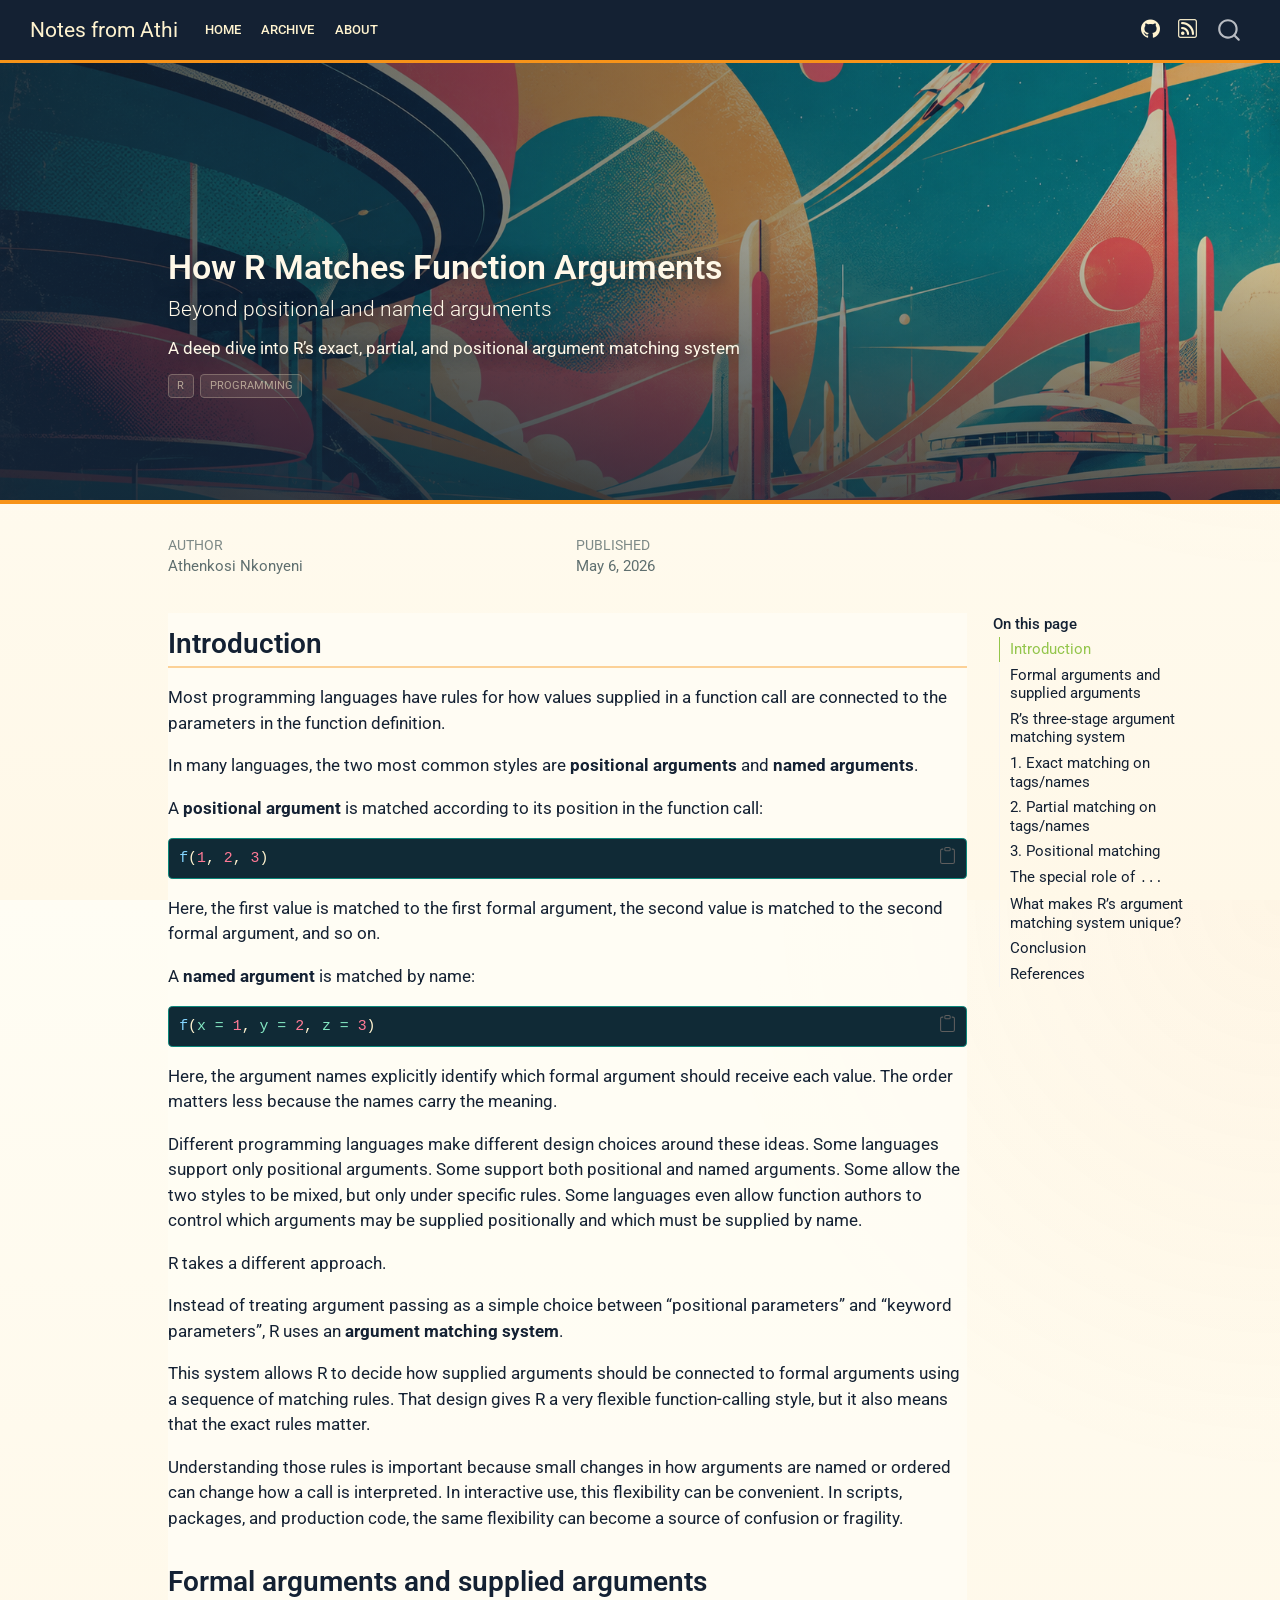
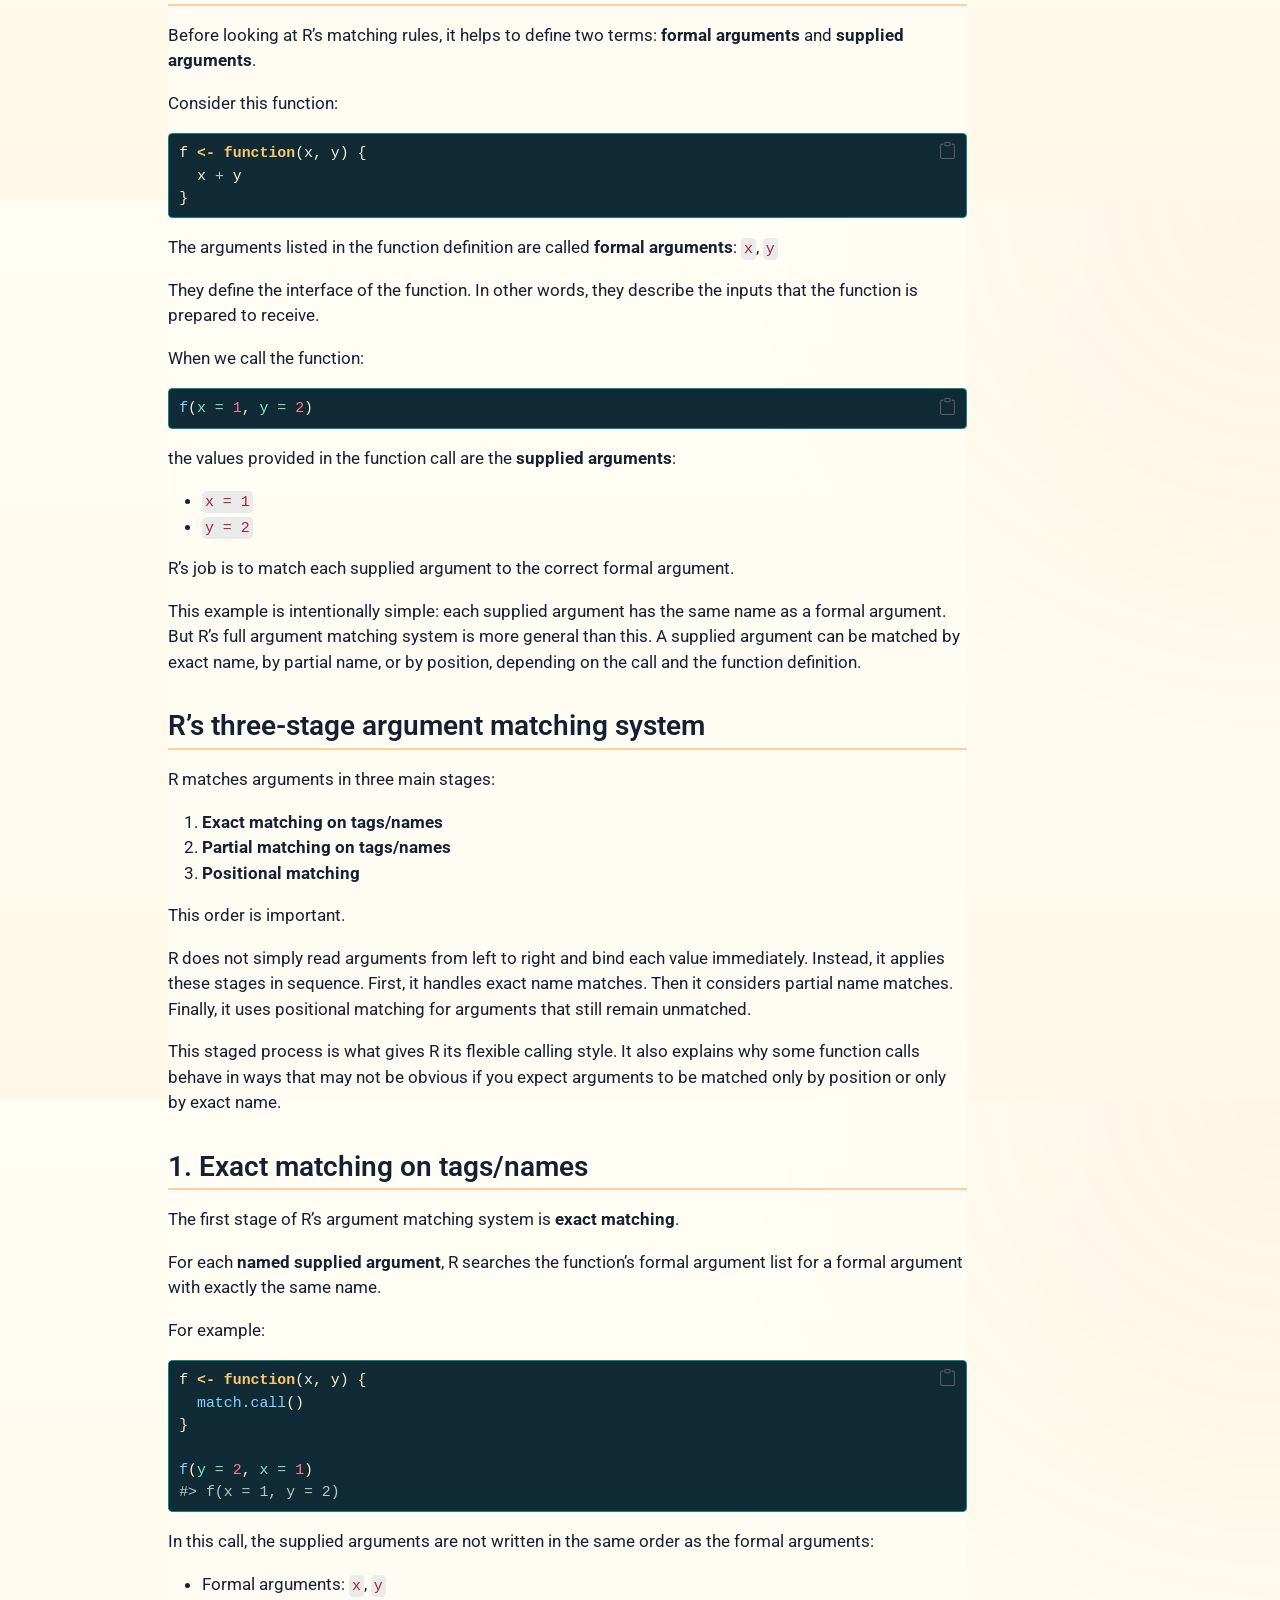
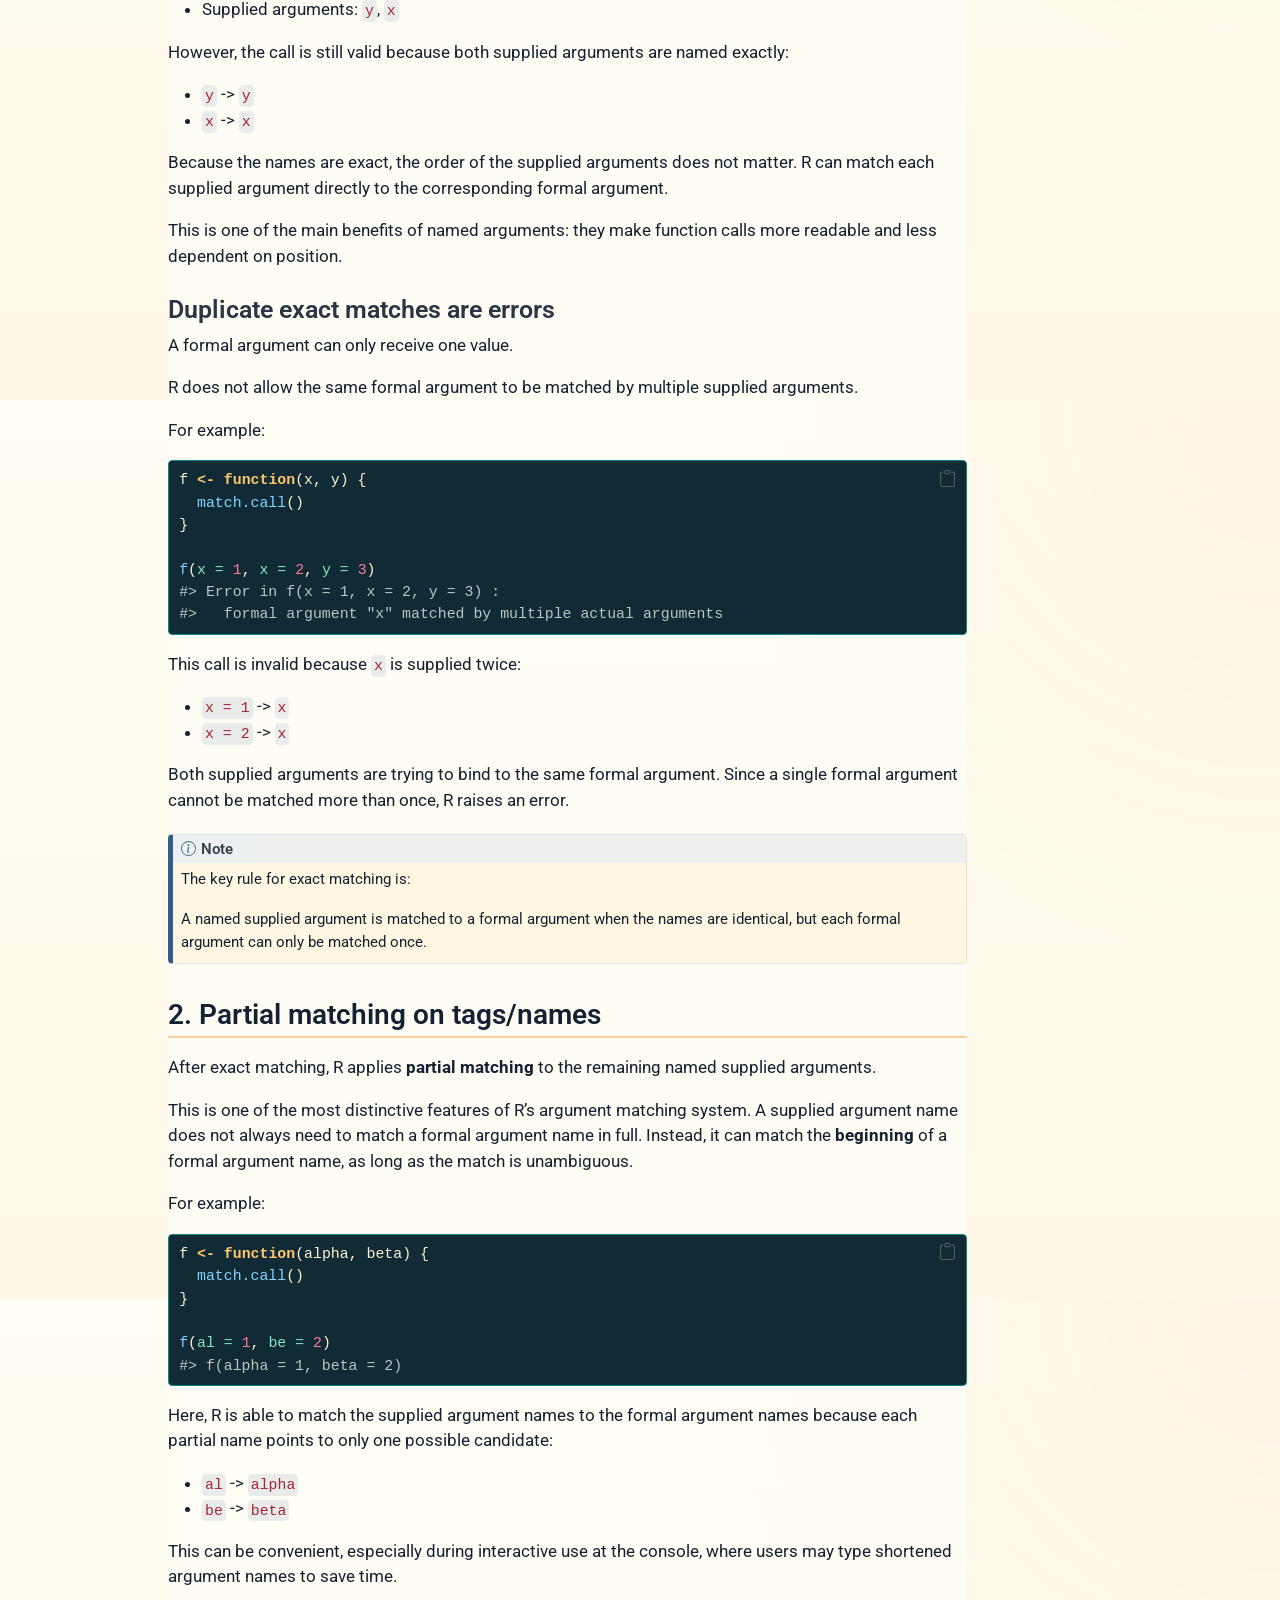
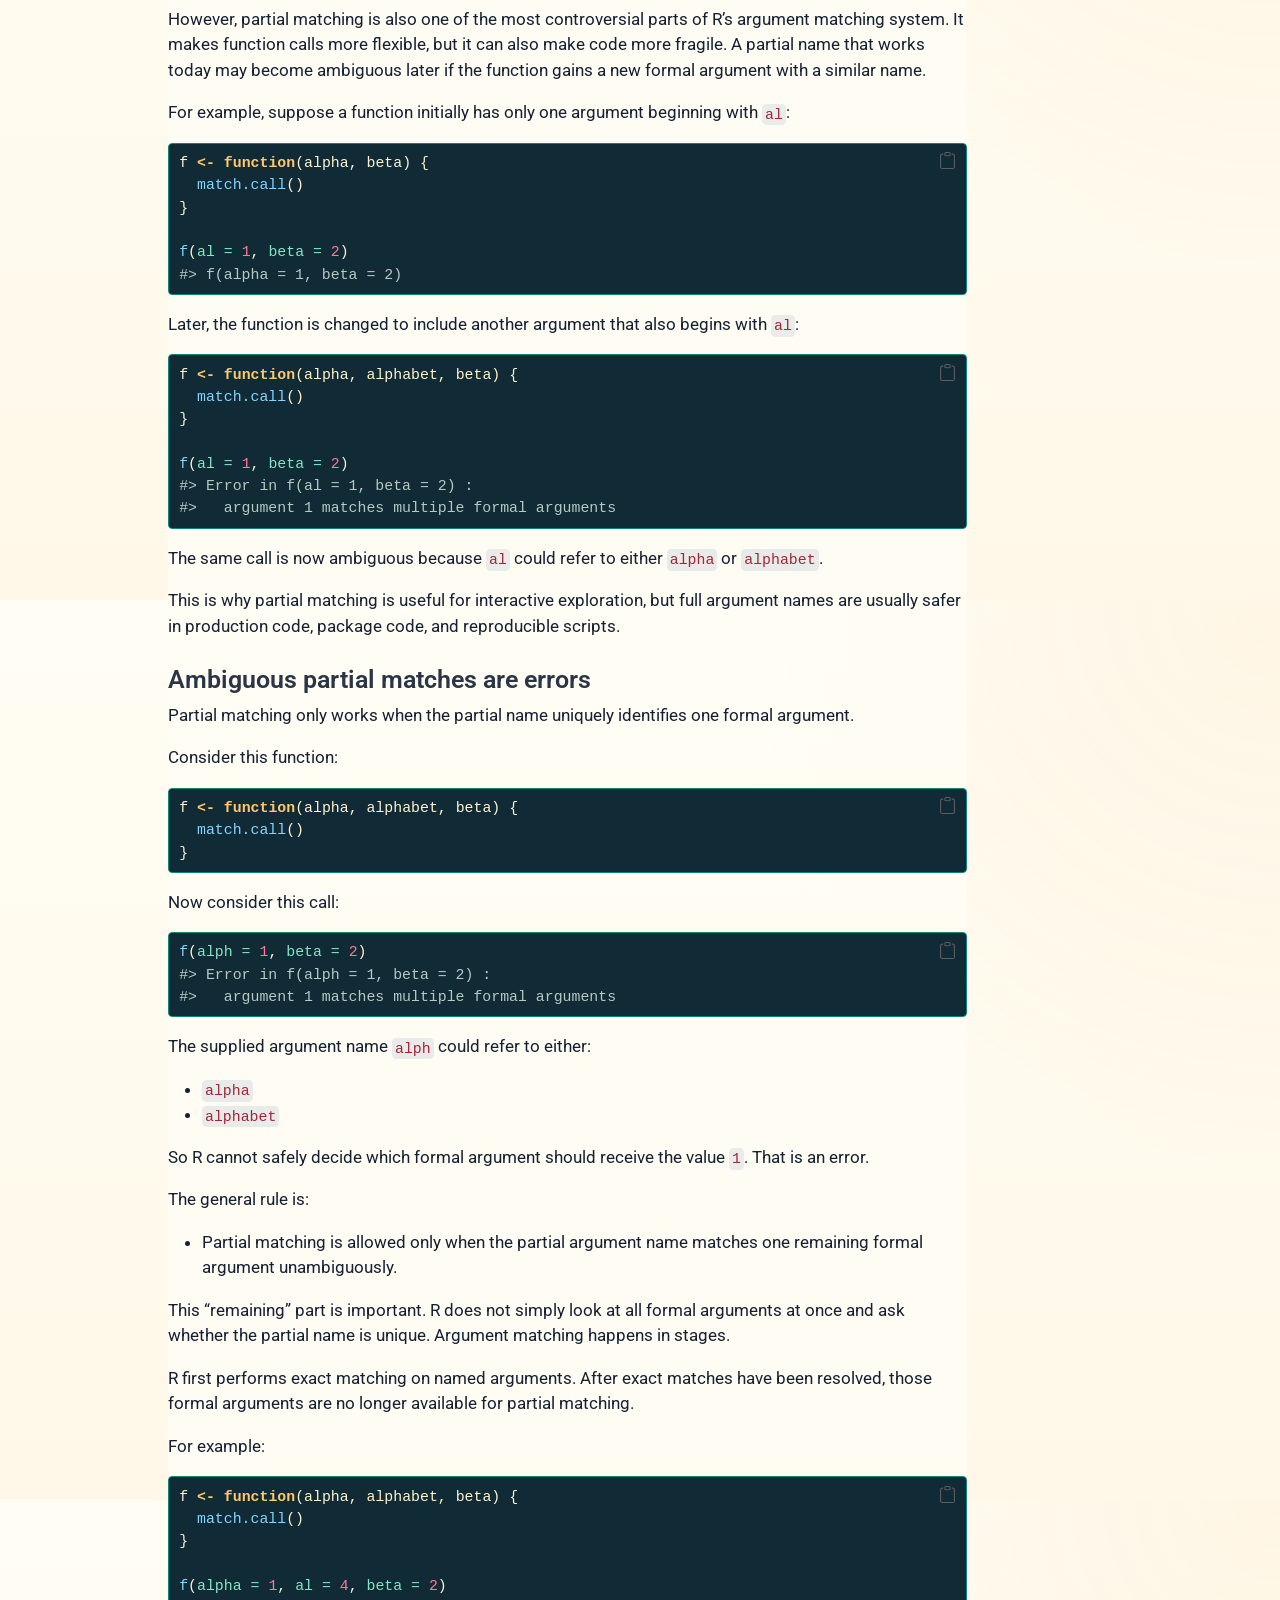
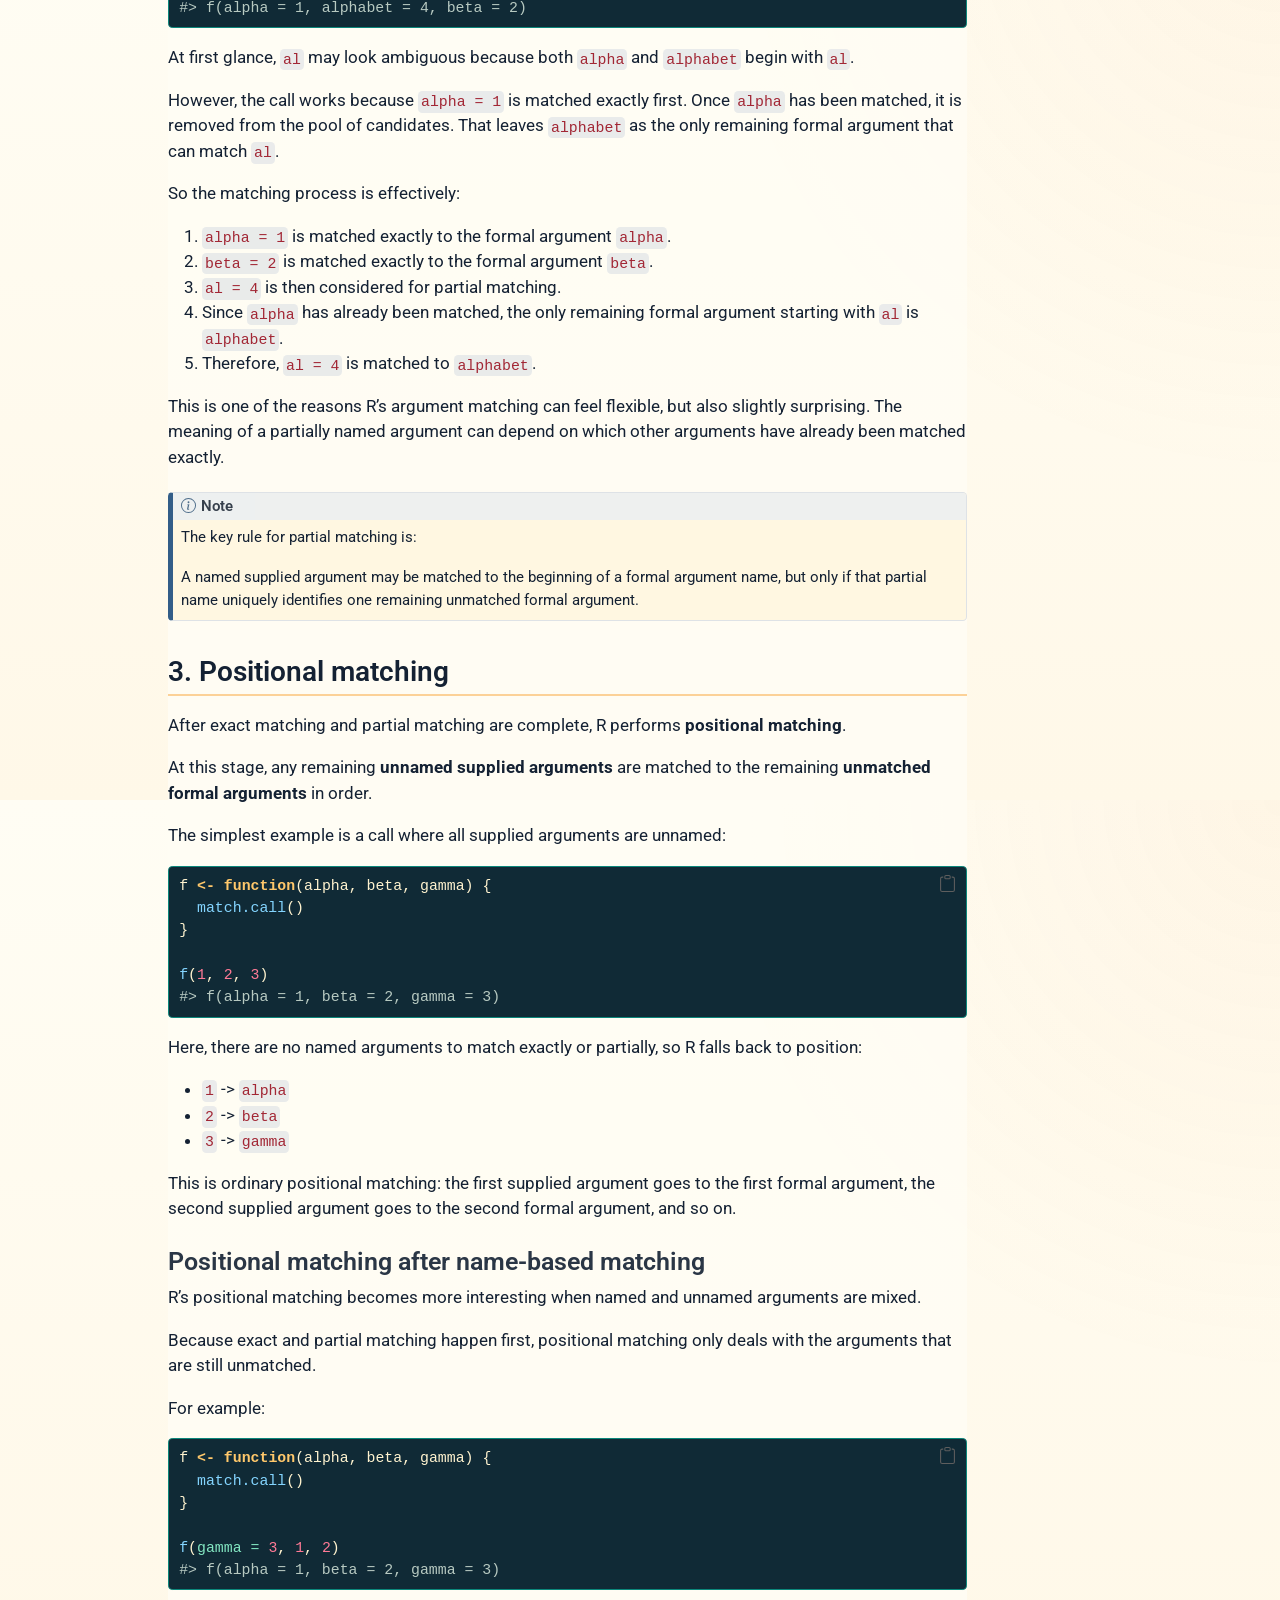
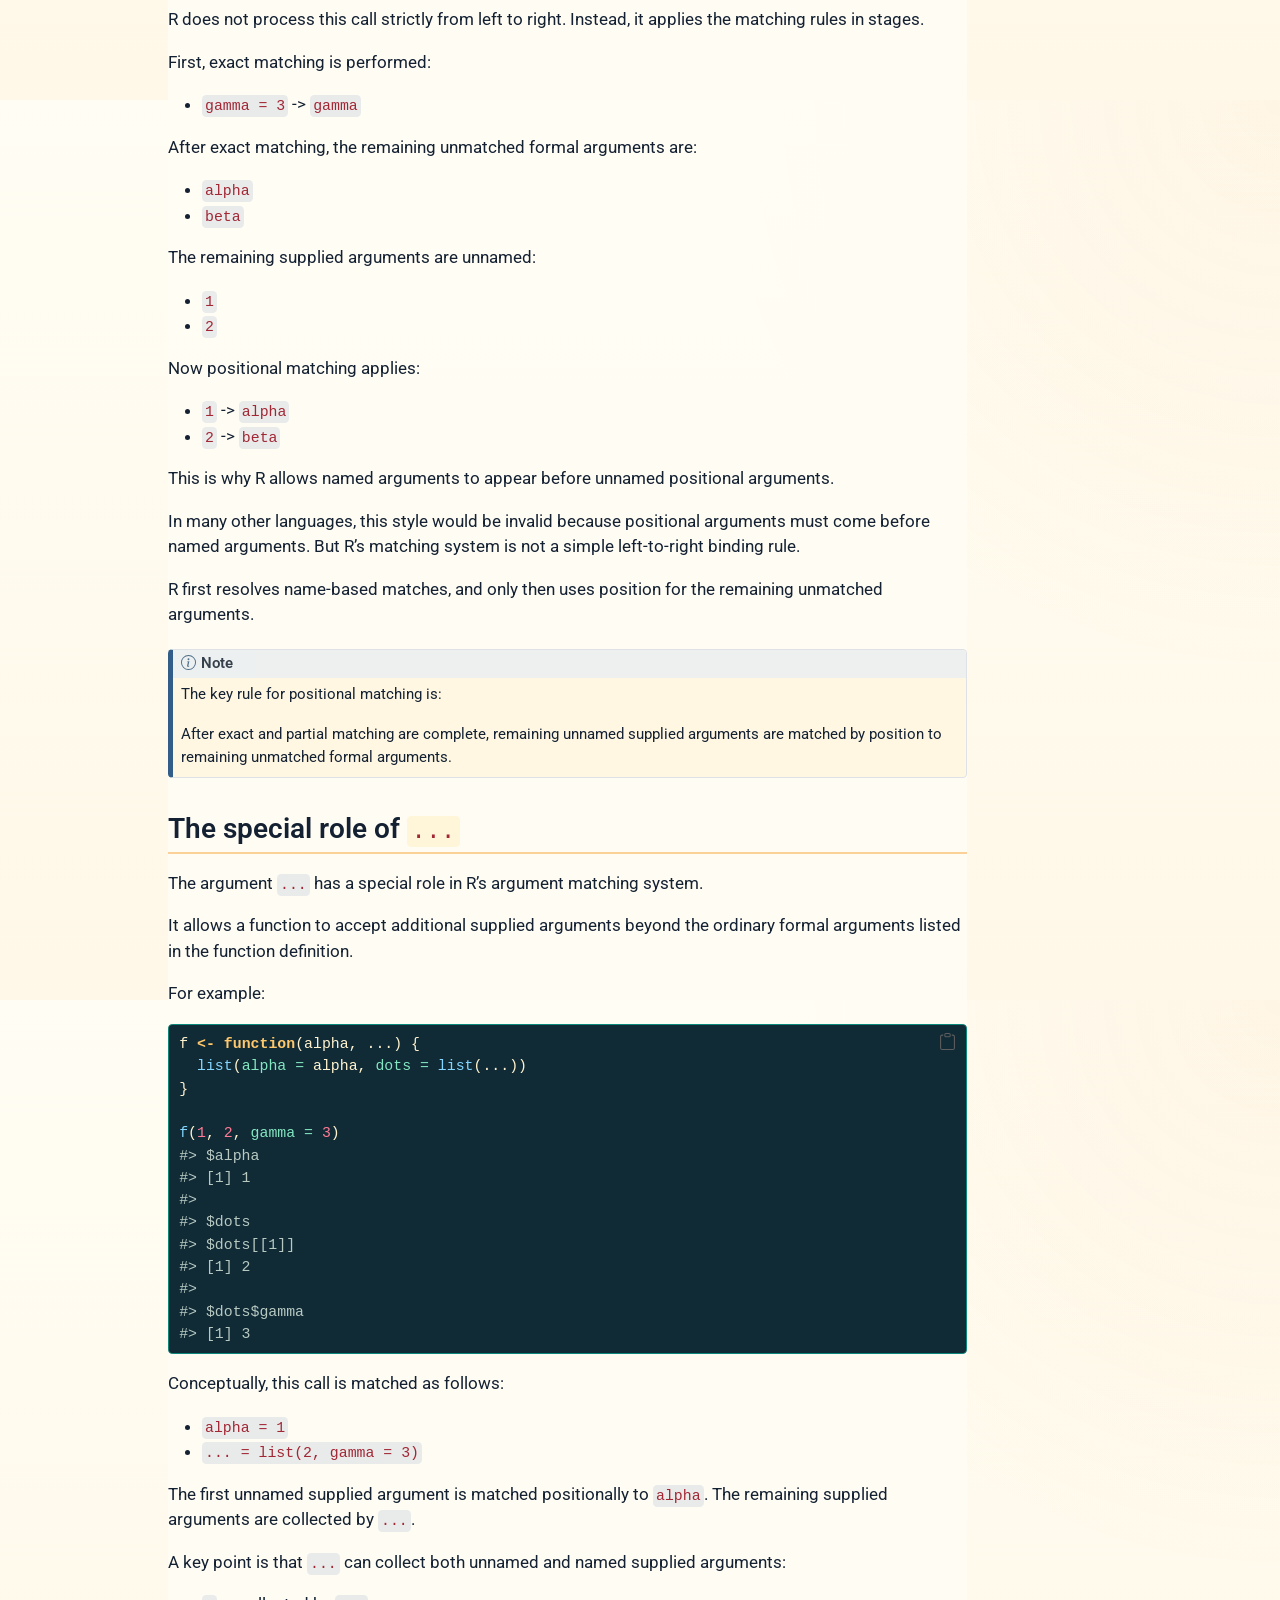
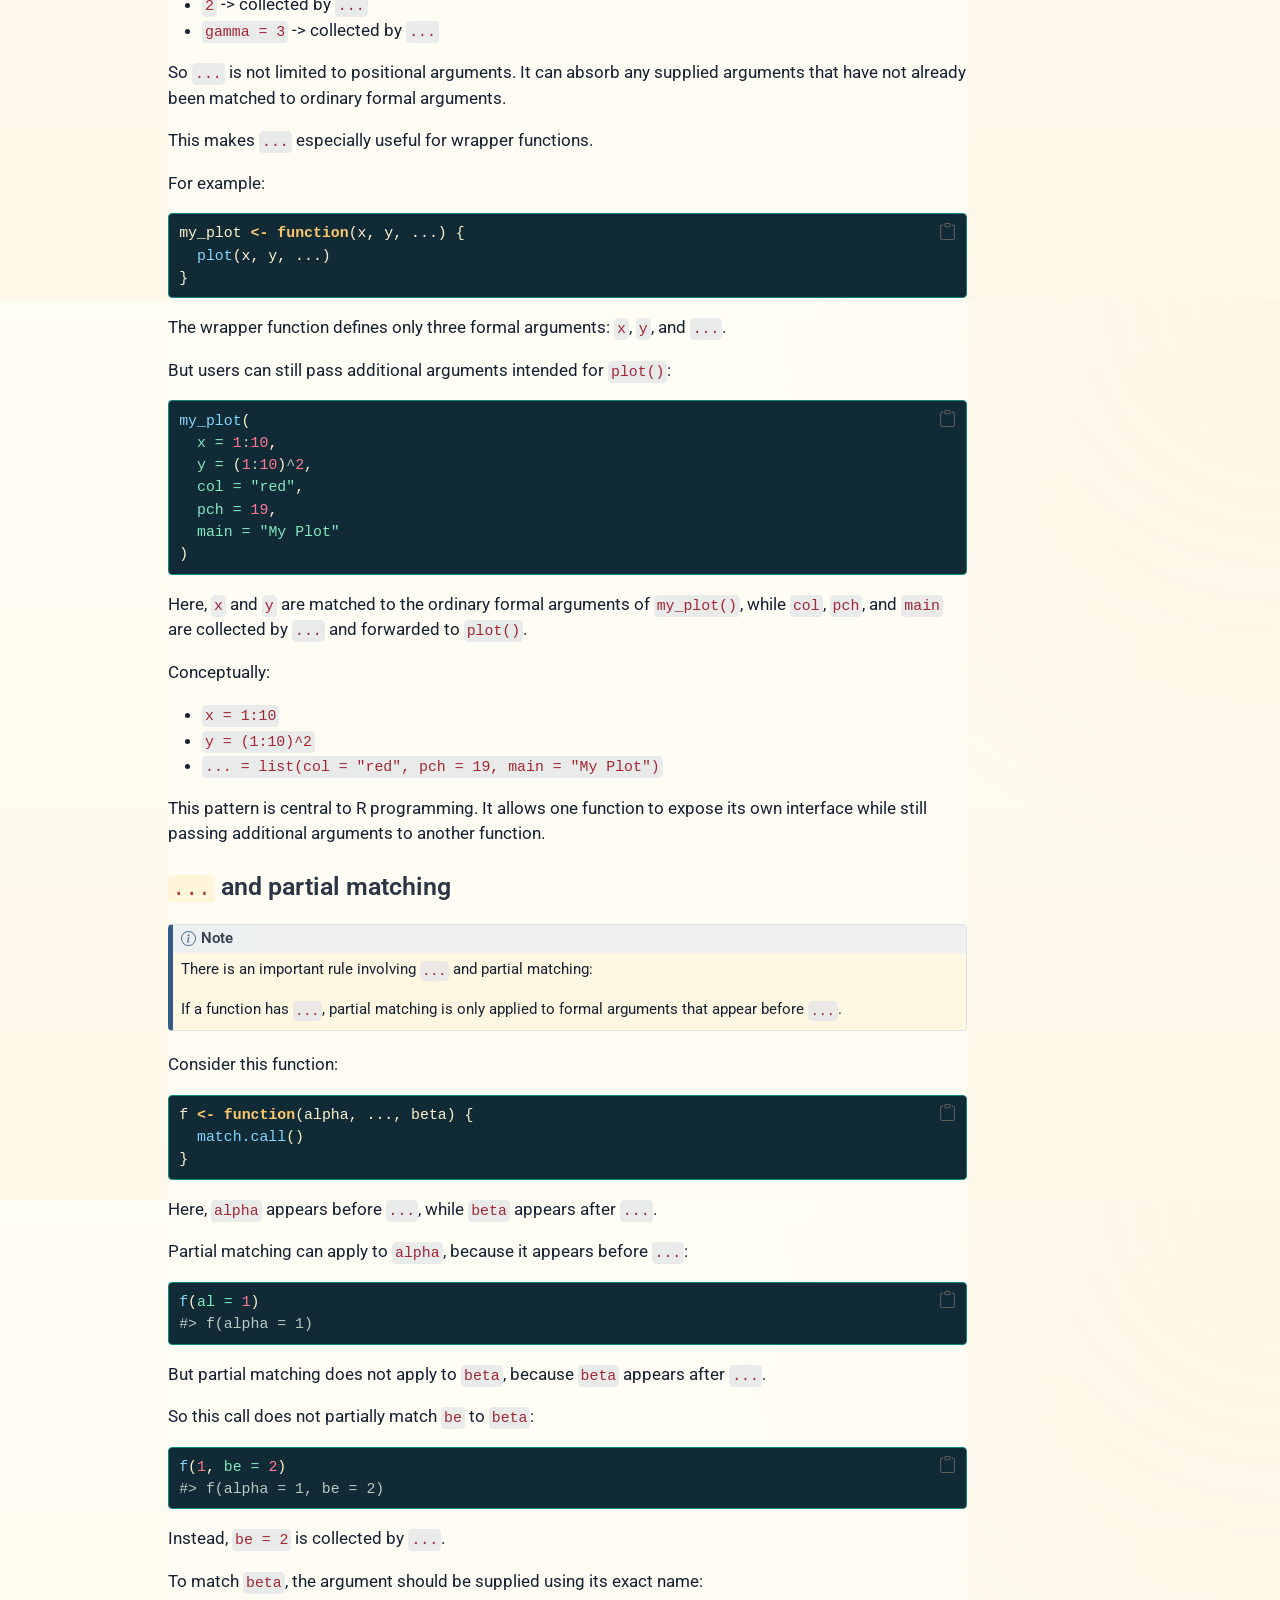
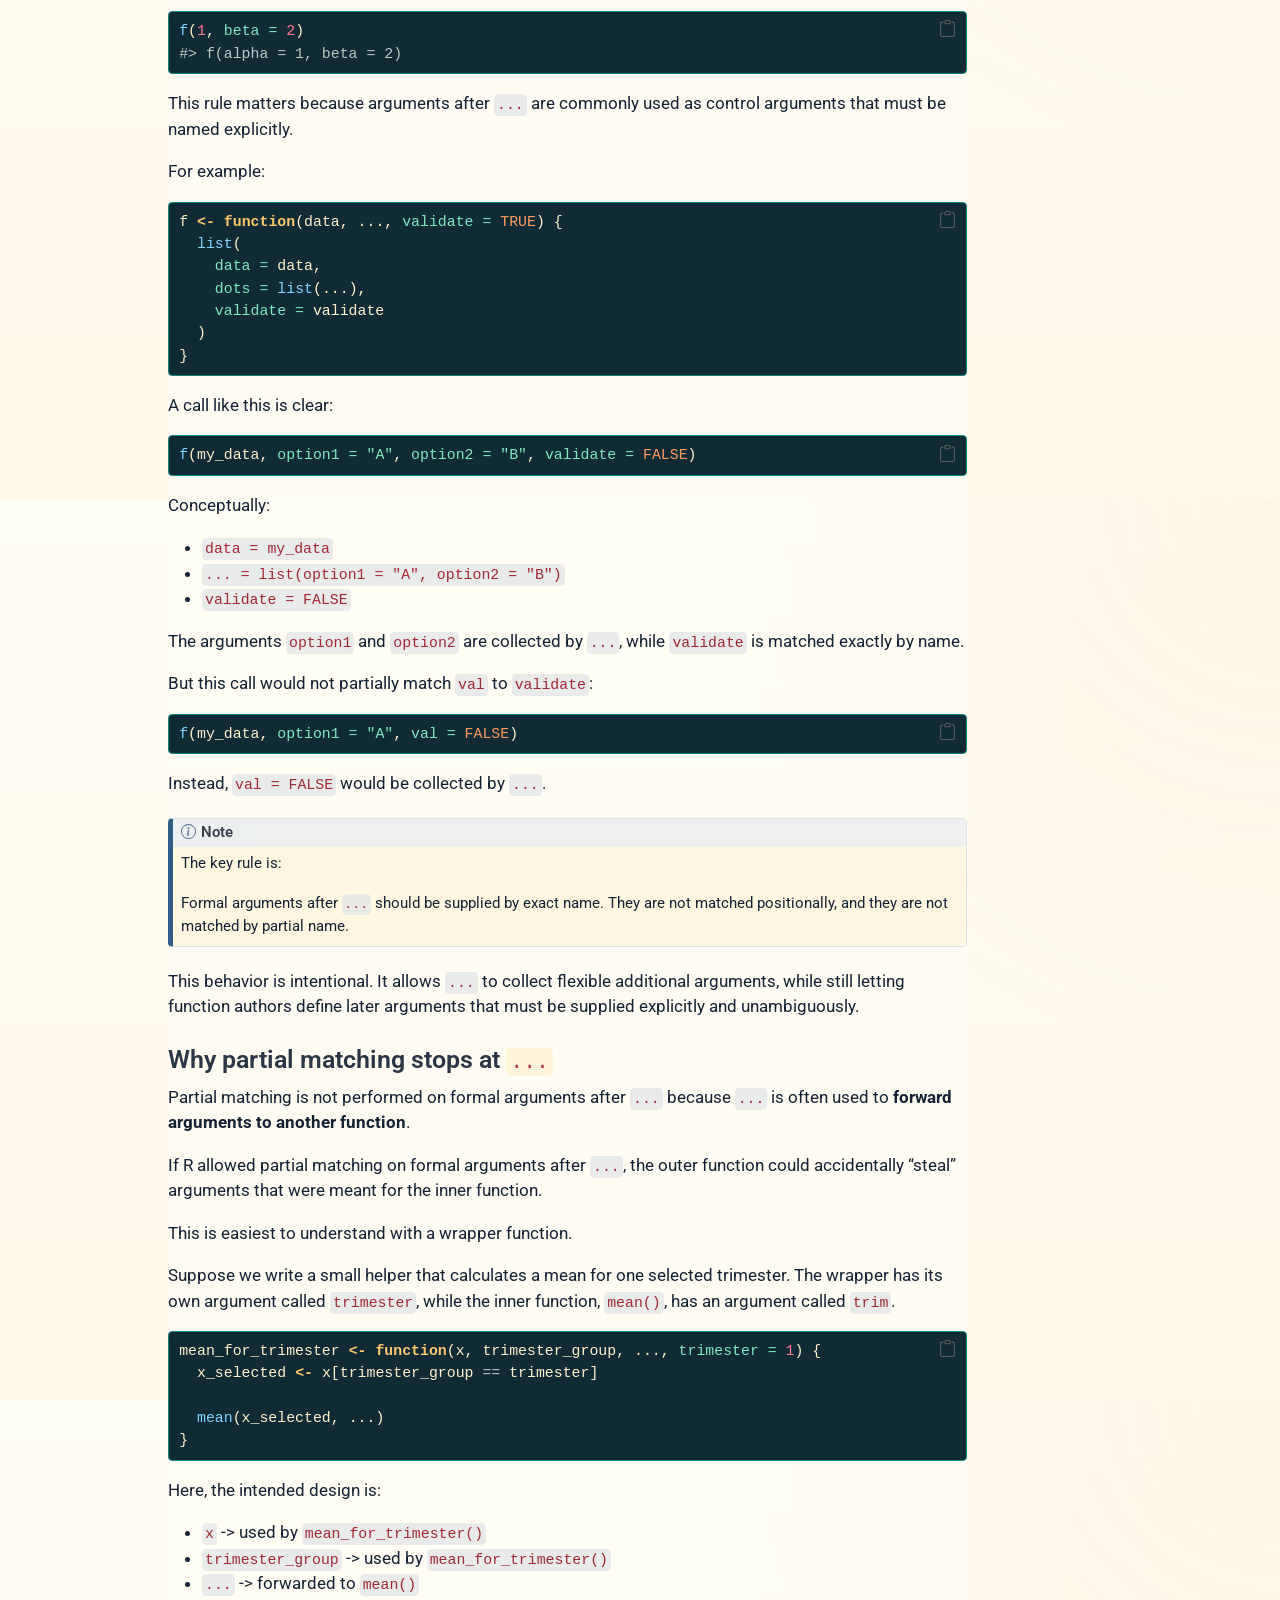
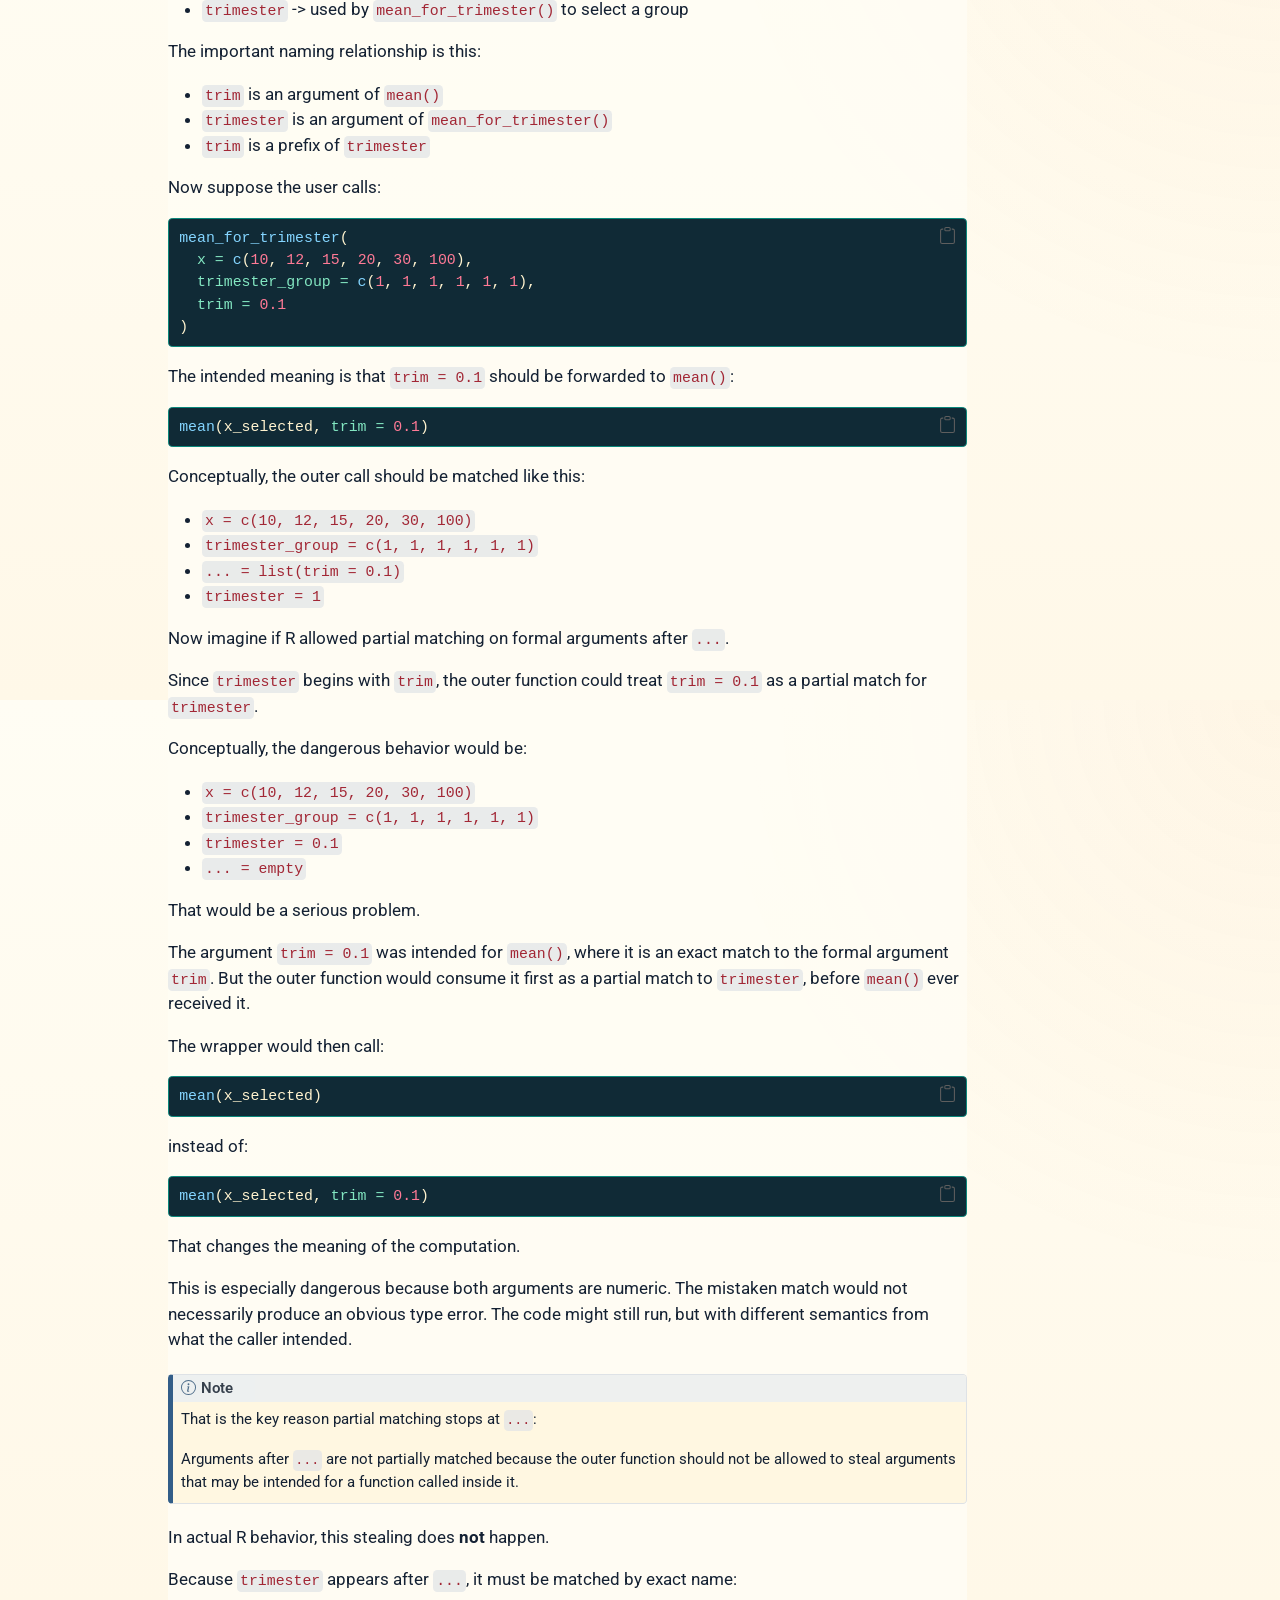
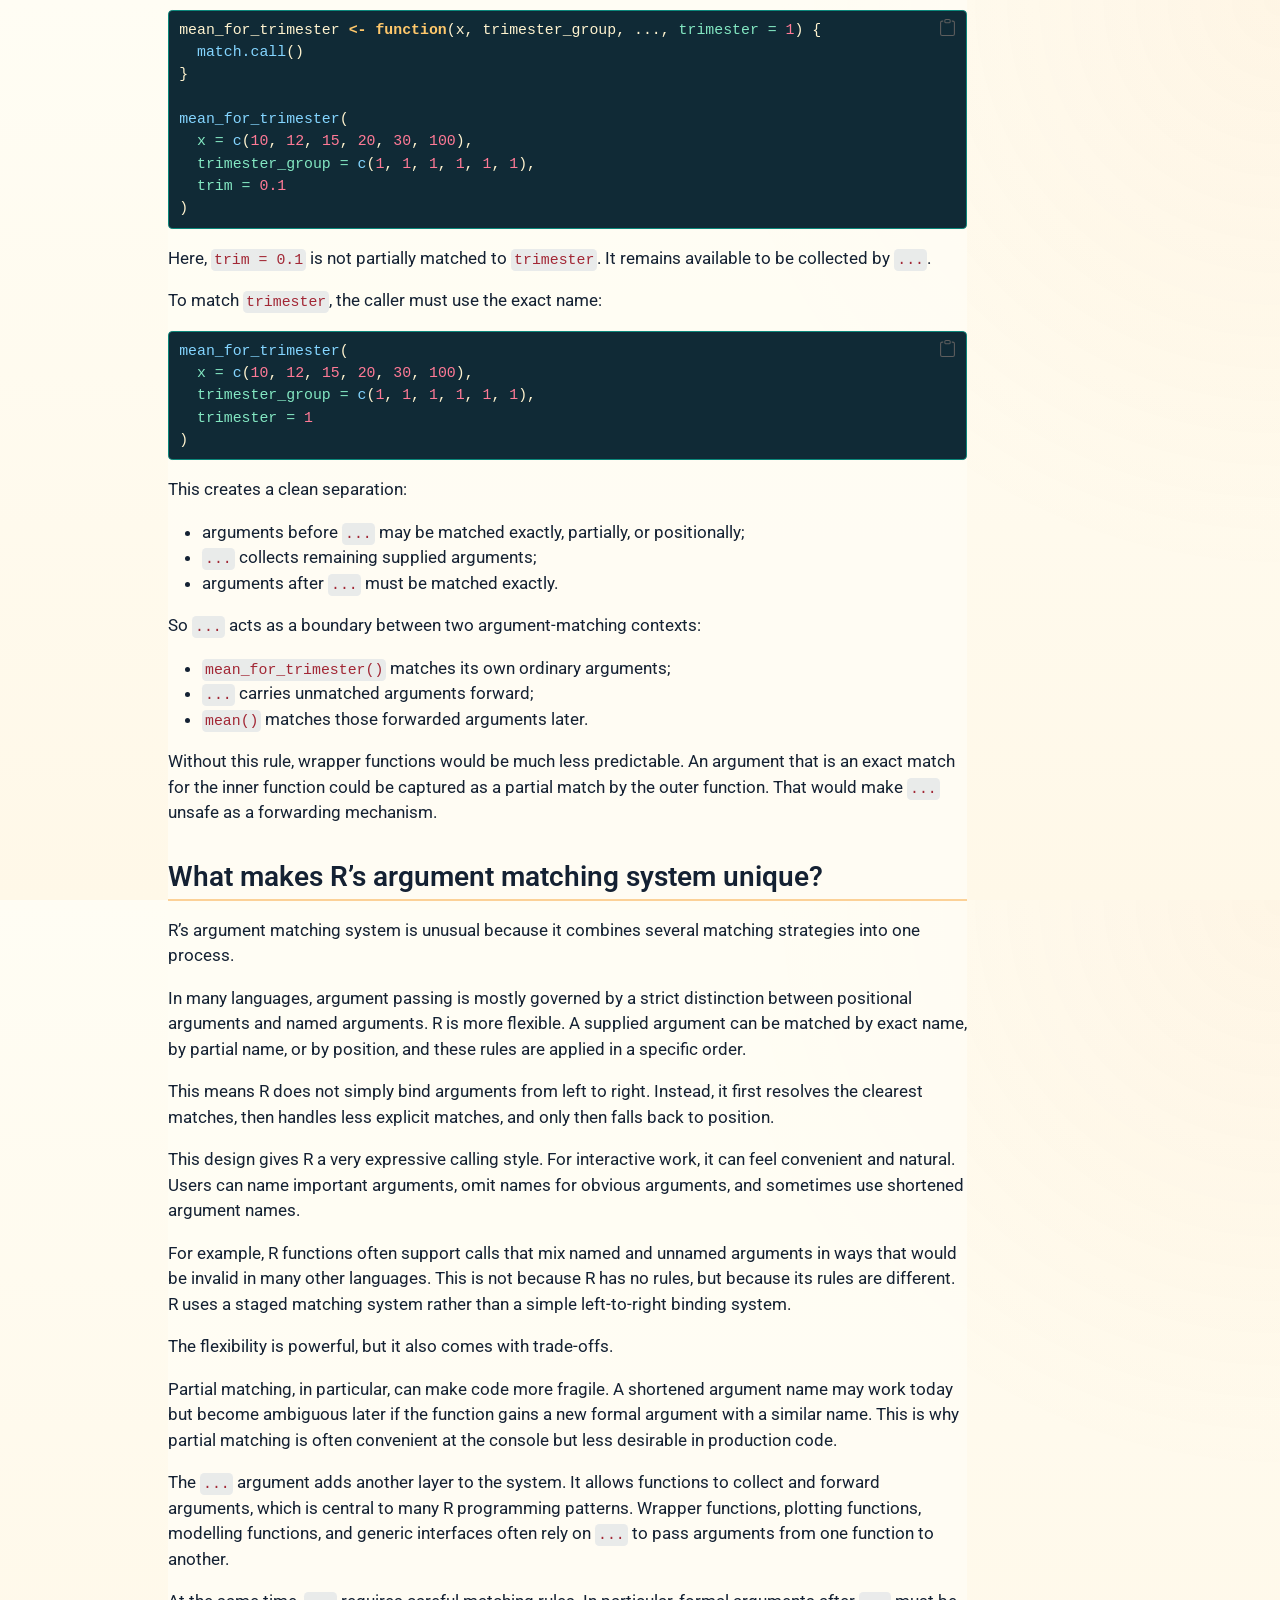
==== docs/posts/argument-matching/index.html @ 3ddaba11 "Update posts and rebuild site output" ====
<!DOCTYPE html>
<html xmlns="http://www.w3.org/1999/xhtml" lang="en" xml:lang="en"><head>

<meta charset="utf-8">
<meta name="generator" content="quarto-1.9.37">

<meta name="viewport" content="width=device-width, initial-scale=1.0, user-scalable=yes">

<meta name="author" content="Athenkosi Nkonyeni">
<meta name="dcterms.date" content="2026-05-06">
<meta name="description" content="A deep dive into R’s exact, partial, and positional argument matching system">

<title>How R Matches Function Arguments – Notes from Athi</title>
<style>
/* Default styles provided by pandoc.
** See https://pandoc.org/MANUAL.html#variables-for-html for config info.
*/
code{white-space: pre-wrap;}
span.smallcaps{font-variant: small-caps;}
div.columns{display: flex; gap: min(4vw, 1.5em);}
div.column{flex: auto; overflow-x: auto;}
div.hanging-indent{margin-left: 1.5em; text-indent: -1.5em;}
ul.task-list{list-style: none;}
ul.task-list li input[type="checkbox"] {
  width: 0.8em;
  margin: 0 0.8em 0.2em -1em; /* quarto-specific, see https://github.com/quarto-dev/quarto-cli/issues/4556 */ 
  vertical-align: middle;
}
/* CSS for syntax highlighting */
html { -webkit-text-size-adjust: 100%; }
pre > code.sourceCode { white-space: pre; position: relative; }
pre > code.sourceCode > span { display: inline-block; line-height: 1.25; }
pre > code.sourceCode > span:empty { height: 1.2em; }
.sourceCode { overflow: visible; }
code.sourceCode > span { color: inherit; text-decoration: inherit; }
div.sourceCode { margin: 1em 0; }
pre.sourceCode { margin: 0; }
@media screen {
div.sourceCode { overflow: auto; }
}
@media print {
pre > code.sourceCode { white-space: pre-wrap; }
pre > code.sourceCode > span { text-indent: -5em; padding-left: 5em; }
}
pre.numberSource code
  { counter-reset: source-line 0; }
pre.numberSource code > span
  { position: relative; left: -4em; counter-increment: source-line; }
pre.numberSource code > span > a:first-child::before
  { content: counter(source-line);
    position: relative; left: -1em; text-align: right; vertical-align: baseline;
    border: none; display: inline-block;
    -webkit-touch-callout: none; -webkit-user-select: none;
    -khtml-user-select: none; -moz-user-select: none;
    -ms-user-select: none; user-select: none;
    padding: 0 4px; width: 4em;
  }
pre.numberSource { margin-left: 3em;  padding-left: 4px; }
div.sourceCode
  {   }
@media screen {
pre > code.sourceCode > span > a:first-child::before { text-decoration: underline; }
}
</style>


<script src="../../site_libs/quarto-nav/quarto-nav.js"></script>
<script src="../../site_libs/quarto-nav/headroom.min.js"></script>
<script src="../../site_libs/clipboard/clipboard.min.js"></script>
<script src="../../site_libs/quarto-search/autocomplete.umd.js"></script>
<script src="../../site_libs/quarto-search/fuse.min.js"></script>
<script src="../../site_libs/quarto-search/quarto-search.js"></script>
<meta name="quarto:offset" content="../../">
<script src="../../site_libs/quarto-html/quarto.js" type="module"></script>
<script src="../../site_libs/quarto-html/tabsets/tabsets.js" type="module"></script>
<script src="../../site_libs/quarto-html/popper.min.js"></script>
<script src="../../site_libs/quarto-html/tippy.umd.min.js"></script>
<script src="../../site_libs/quarto-html/anchor.min.js"></script>
<link href="../../site_libs/quarto-html/tippy.css" rel="stylesheet">
<link href="../../site_libs/quarto-html/quarto-syntax-highlighting-7f8f88aac4f3542376d5c11b86a4c14d.css" rel="stylesheet" id="quarto-text-highlighting-styles">
<script src="../../site_libs/bootstrap/bootstrap.min.js"></script>
<link href="../../site_libs/bootstrap/bootstrap-icons.css" rel="stylesheet">
<link href="../../site_libs/bootstrap/bootstrap-fde6028973a8af2afb1d77be65601ea1.min.css" rel="stylesheet" append-hash="true" id="quarto-bootstrap" data-mode="light">
<script id="quarto-search-options" type="application/json">{
  "location": "navbar",
  "copy-button": false,
  "collapse-after": 3,
  "panel-placement": "end",
  "type": "overlay",
  "limit": 50,
  "keyboard-shortcut": [
    "f",
    "/",
    "s"
  ],
  "show-item-context": false,
  "language": {
    "search-no-results-text": "No results",
    "search-matching-documents-text": "matching documents",
    "search-copy-link-title": "Copy link to search",
    "search-hide-matches-text": "Hide additional matches",
    "search-more-match-text": "more match in this document",
    "search-more-matches-text": "more matches in this document",
    "search-clear-button-title": "Clear",
    "search-text-placeholder": "",
    "search-detached-cancel-button-title": "Cancel",
    "search-submit-button-title": "Submit",
    "search-label": "Search"
  }
}</script>
<style>

      .quarto-title-block .quarto-title-banner h1,
      .quarto-title-block .quarto-title-banner h2,
      .quarto-title-block .quarto-title-banner h3,
      .quarto-title-block .quarto-title-banner h4,
      .quarto-title-block .quarto-title-banner h5,
      .quarto-title-block .quarto-title-banner h6
      {
        color: #fff8e8;
      }

      .quarto-title-block .quarto-title-banner {
        color: #fff8e8;
background-image: url(image.png);
background-size: cover;
      }
</style>


<link rel="stylesheet" href="../../styles.css">
<meta property="og:title" content="How R Matches Function Arguments – Notes from Athi">
<meta property="og:description" content="A deep dive into R’s exact, partial, and positional argument matching system">
<meta property="og:image" content="https://ankonyeni.github.io/notes-from-athi/posts/argument-matching/image.png">
<meta property="og:site_name" content="Notes from Athi">
<meta property="og:image:height" content="941">
<meta property="og:image:width" content="1672">
<meta name="twitter:title" content="How R Matches Function Arguments – Notes from Athi">
<meta name="twitter:description" content="A deep dive into R’s exact, partial, and positional argument matching system">
<meta name="twitter:image" content="https://ankonyeni.github.io/notes-from-athi/posts/argument-matching/image.png">
<meta name="twitter:image-height" content="941">
<meta name="twitter:image-width" content="1672">
<meta name="twitter:card" content="summary_large_image">
</head>

<body class="nav-fixed quarto-light">

<div id="quarto-search-results"></div>
  <header id="quarto-header" class="headroom fixed-top quarto-banner">
    <nav class="navbar navbar-expand-lg " data-bs-theme="dark">
      <div class="navbar-container container-fluid">
      <div class="navbar-brand-container mx-auto">
    <a class="navbar-brand" href="../../index.html">
    <span class="navbar-title">Notes from Athi</span>
    </a>
  </div>
            <div id="quarto-search" class="" title="Search"></div>
          <button class="navbar-toggler" type="button" data-bs-toggle="collapse" data-bs-target="#navbarCollapse" aria-controls="navbarCollapse" role="menu" aria-expanded="false" aria-label="Toggle navigation" onclick="if (window.quartoToggleHeadroom) { window.quartoToggleHeadroom(); }">
  <span class="navbar-toggler-icon"></span>
</button>
          <div class="collapse navbar-collapse" id="navbarCollapse">
            <ul class="navbar-nav navbar-nav-scroll me-auto">
  <li class="nav-item">
    <a class="nav-link" href="../../index.html"> 
<span class="menu-text">Home</span></a>
  </li>  
  <li class="nav-item">
    <a class="nav-link" href="../../archive.html"> 
<span class="menu-text">Archive</span></a>
  </li>  
  <li class="nav-item">
    <a class="nav-link" href="../../about.html"> 
<span class="menu-text">About</span></a>
  </li>  
</ul>
            <ul class="navbar-nav navbar-nav-scroll ms-auto">
  <li class="nav-item compact">
    <a class="nav-link" href="https://github.com/ankonyeni/notes-from-athi"> <i class="bi bi-github" role="img" aria-label="GitHub repository">
</i> 
<span class="menu-text"></span></a>
  </li>  
  <li class="nav-item compact">
    <a class="nav-link" href="../../index.xml"> <i class="bi bi-rss" role="img" aria-label="RSS feed">
</i> 
<span class="menu-text"></span></a>
  </li>  
</ul>
          </div> <!-- /navcollapse -->
            <div class="quarto-navbar-tools">
</div>
      </div> <!-- /container-fluid -->
    </nav>
</header>
<!-- content -->
<header id="title-block-header" class="quarto-title-block default page-columns page-full">
  <div class="quarto-title-banner page-columns page-full">
    <div class="quarto-title column-body">
      <h1 class="title">How R Matches Function Arguments</h1>
            <p class="subtitle lead">Beyond positional and named arguments</p>
                  <div>
        <div class="description">
          A deep dive into R’s exact, partial, and positional argument matching system
        </div>
      </div>
                          <div class="quarto-categories">
                <div class="quarto-category">R</div>
                <div class="quarto-category">Programming</div>
              </div>
                  </div>
  </div>
    
  
  <div class="quarto-title-meta">

      <div>
      <div class="quarto-title-meta-heading">Author</div>
      <div class="quarto-title-meta-contents">
               <p>Athenkosi Nkonyeni </p>
            </div>
    </div>
      
      <div>
      <div class="quarto-title-meta-heading">Published</div>
      <div class="quarto-title-meta-contents">
        <p class="date">May 6, 2026</p>
      </div>
    </div>
    
      
    </div>
    
  
  </header><div id="quarto-content" class="quarto-container page-columns page-rows-contents page-layout-article page-navbar">
<!-- sidebar -->
<!-- margin-sidebar -->
    <div id="quarto-margin-sidebar" class="sidebar margin-sidebar">
        <nav id="TOC" role="doc-toc" class="toc-active">
    <h2 id="toc-title">On this page</h2>
   
  <ul>
  <li><a href="#introduction" id="toc-introduction" class="nav-link active" data-scroll-target="#introduction">Introduction</a></li>
  <li><a href="#formal-arguments-and-supplied-arguments" id="toc-formal-arguments-and-supplied-arguments" class="nav-link" data-scroll-target="#formal-arguments-and-supplied-arguments">Formal arguments and supplied arguments</a></li>
  <li><a href="#rs-three-stage-argument-matching-system" id="toc-rs-three-stage-argument-matching-system" class="nav-link" data-scroll-target="#rs-three-stage-argument-matching-system">R’s three-stage argument matching system</a></li>
  <li><a href="#exact-matching-on-tagsnames" id="toc-exact-matching-on-tagsnames" class="nav-link" data-scroll-target="#exact-matching-on-tagsnames">1. Exact matching on tags/names</a>
  <ul class="collapse">
  <li><a href="#duplicate-exact-matches-are-errors" id="toc-duplicate-exact-matches-are-errors" class="nav-link" data-scroll-target="#duplicate-exact-matches-are-errors">Duplicate exact matches are errors</a></li>
  </ul></li>
  <li><a href="#partial-matching-on-tagsnames" id="toc-partial-matching-on-tagsnames" class="nav-link" data-scroll-target="#partial-matching-on-tagsnames">2. Partial matching on tags/names</a>
  <ul class="collapse">
  <li><a href="#ambiguous-partial-matches-are-errors" id="toc-ambiguous-partial-matches-are-errors" class="nav-link" data-scroll-target="#ambiguous-partial-matches-are-errors">Ambiguous partial matches are errors</a></li>
  </ul></li>
  <li><a href="#positional-matching" id="toc-positional-matching" class="nav-link" data-scroll-target="#positional-matching">3. Positional matching</a>
  <ul class="collapse">
  <li><a href="#positional-matching-after-name-based-matching" id="toc-positional-matching-after-name-based-matching" class="nav-link" data-scroll-target="#positional-matching-after-name-based-matching">Positional matching after name-based matching</a></li>
  </ul></li>
  <li><a href="#the-special-role-of-..." id="toc-the-special-role-of-..." class="nav-link" data-scroll-target="#the-special-role-of-...">The special role of <code>...</code></a>
  <ul class="collapse">
  <li><a href="#and-partial-matching" id="toc-and-partial-matching" class="nav-link" data-scroll-target="#and-partial-matching"><code>...</code> and partial matching</a></li>
  <li><a href="#why-partial-matching-stops-at-..." id="toc-why-partial-matching-stops-at-..." class="nav-link" data-scroll-target="#why-partial-matching-stops-at-...">Why partial matching stops at <code>...</code></a></li>
  </ul></li>
  <li><a href="#what-makes-rs-argument-matching-system-unique" id="toc-what-makes-rs-argument-matching-system-unique" class="nav-link" data-scroll-target="#what-makes-rs-argument-matching-system-unique">What makes R’s argument matching system unique?</a></li>
  <li><a href="#conclusion" id="toc-conclusion" class="nav-link" data-scroll-target="#conclusion">Conclusion</a></li>
  <li><a href="#references" id="toc-references" class="nav-link" data-scroll-target="#references">References</a></li>
  </ul>
</nav>
    </div>
<!-- main -->
<main class="content quarto-banner-title-block" id="quarto-document-content">





<section id="introduction" class="level2">
<h2 class="anchored" data-anchor-id="introduction">Introduction</h2>
<p>Most programming languages have rules for how values supplied in a function call are connected to the parameters in the function definition.</p>
<p>In many languages, the two most common styles are <strong>positional arguments</strong> and <strong>named arguments</strong>.</p>
<p>A <strong>positional argument</strong> is matched according to its position in the function call:</p>
<div class="code-copy-outer-scaffold"><div class="sourceCode" id="cb1"><pre class="sourceCode r code-with-copy"><code class="sourceCode r"><span id="cb1-1"><a href="#cb1-1" aria-hidden="true" tabindex="-1"></a><span class="fu">f</span>(<span class="dv">1</span>, <span class="dv">2</span>, <span class="dv">3</span>)</span></code></pre></div><button title="Copy to Clipboard" class="code-copy-button"><i class="bi"></i></button></div>
<p>Here, the first value is matched to the first formal argument, the second value is matched to the second formal argument, and so on.</p>
<p>A <strong>named argument</strong> is matched by name:</p>
<div class="code-copy-outer-scaffold"><div class="sourceCode" id="cb2"><pre class="sourceCode r code-with-copy"><code class="sourceCode r"><span id="cb2-1"><a href="#cb2-1" aria-hidden="true" tabindex="-1"></a><span class="fu">f</span>(<span class="at">x =</span> <span class="dv">1</span>, <span class="at">y =</span> <span class="dv">2</span>, <span class="at">z =</span> <span class="dv">3</span>)</span></code></pre></div><button title="Copy to Clipboard" class="code-copy-button"><i class="bi"></i></button></div>
<p>Here, the argument names explicitly identify which formal argument should receive each value. The order matters less because the names carry the meaning.</p>
<p>Different programming languages make different design choices around these ideas. Some languages support only positional arguments. Some support both positional and named arguments. Some allow the two styles to be mixed, but only under specific rules. Some languages even allow function authors to control which arguments may be supplied positionally and which must be supplied by name.</p>
<p>R takes a different approach.</p>
<p>Instead of treating argument passing as a simple choice between “positional parameters” and “keyword parameters”, R uses an <strong>argument matching system</strong>.</p>
<p>This system allows R to decide how supplied arguments should be connected to formal arguments using a sequence of matching rules. That design gives R a very flexible function-calling style, but it also means that the exact rules matter.</p>
<p>Understanding those rules is important because small changes in how arguments are named or ordered can change how a call is interpreted. In interactive use, this flexibility can be convenient. In scripts, packages, and production code, the same flexibility can become a source of confusion or fragility.</p>
</section>
<section id="formal-arguments-and-supplied-arguments" class="level2">
<h2 class="anchored" data-anchor-id="formal-arguments-and-supplied-arguments">Formal arguments and supplied arguments</h2>
<p>Before looking at R’s matching rules, it helps to define two terms: <strong>formal arguments</strong> and <strong>supplied arguments</strong>.</p>
<p>Consider this function:</p>
<div class="code-copy-outer-scaffold"><div class="sourceCode" id="cb3"><pre class="sourceCode r code-with-copy"><code class="sourceCode r"><span id="cb3-1"><a href="#cb3-1" aria-hidden="true" tabindex="-1"></a>f <span class="ot">&lt;-</span> <span class="cf">function</span>(x, y) {</span>
<span id="cb3-2"><a href="#cb3-2" aria-hidden="true" tabindex="-1"></a>  x <span class="sc">+</span> y</span>
<span id="cb3-3"><a href="#cb3-3" aria-hidden="true" tabindex="-1"></a>}</span></code></pre></div><button title="Copy to Clipboard" class="code-copy-button"><i class="bi"></i></button></div>
<p>The arguments listed in the function definition are called <strong>formal arguments</strong>: <code>x</code>, <code>y</code></p>
<p>They define the interface of the function. In other words, they describe the inputs that the function is prepared to receive.</p>
<p>When we call the function:</p>
<div class="code-copy-outer-scaffold"><div class="sourceCode" id="cb4"><pre class="sourceCode r code-with-copy"><code class="sourceCode r"><span id="cb4-1"><a href="#cb4-1" aria-hidden="true" tabindex="-1"></a><span class="fu">f</span>(<span class="at">x =</span> <span class="dv">1</span>, <span class="at">y =</span> <span class="dv">2</span>)</span></code></pre></div><button title="Copy to Clipboard" class="code-copy-button"><i class="bi"></i></button></div>
<p>the values provided in the function call are the <strong>supplied arguments</strong>:</p>
<ul>
<li><code>x = 1</code></li>
<li><code>y = 2</code></li>
</ul>
<p>R’s job is to match each supplied argument to the correct formal argument.</p>
<p>This example is intentionally simple: each supplied argument has the same name as a formal argument. But R’s full argument matching system is more general than this. A supplied argument can be matched by exact name, by partial name, or by position, depending on the call and the function definition.</p>
</section>
<section id="rs-three-stage-argument-matching-system" class="level2">
<h2 class="anchored" data-anchor-id="rs-three-stage-argument-matching-system">R’s three-stage argument matching system</h2>
<p>R matches arguments in three main stages:</p>
<ol type="1">
<li><strong>Exact matching on tags/names</strong></li>
<li><strong>Partial matching on tags/names</strong></li>
<li><strong>Positional matching</strong></li>
</ol>
<p>This order is important.</p>
<p>R does not simply read arguments from left to right and bind each value immediately. Instead, it applies these stages in sequence. First, it handles exact name matches. Then it considers partial name matches. Finally, it uses positional matching for arguments that still remain unmatched.</p>
<p>This staged process is what gives R its flexible calling style. It also explains why some function calls behave in ways that may not be obvious if you expect arguments to be matched only by position or only by exact name.</p>
</section>
<section id="exact-matching-on-tagsnames" class="level2">
<h2 class="anchored" data-anchor-id="exact-matching-on-tagsnames">1. Exact matching on tags/names</h2>
<p>The first stage of R’s argument matching system is <strong>exact matching</strong>.</p>
<p>For each <strong>named supplied argument</strong>, R searches the function’s formal argument list for a formal argument with exactly the same name.</p>
<p>For example:</p>
<div class="code-copy-outer-scaffold"><div class="sourceCode" id="cb5"><pre class="sourceCode r code-with-copy"><code class="sourceCode r"><span id="cb5-1"><a href="#cb5-1" aria-hidden="true" tabindex="-1"></a>f <span class="ot">&lt;-</span> <span class="cf">function</span>(x, y) {</span>
<span id="cb5-2"><a href="#cb5-2" aria-hidden="true" tabindex="-1"></a>  <span class="fu">match.call</span>()</span>
<span id="cb5-3"><a href="#cb5-3" aria-hidden="true" tabindex="-1"></a>}</span>
<span id="cb5-4"><a href="#cb5-4" aria-hidden="true" tabindex="-1"></a></span>
<span id="cb5-5"><a href="#cb5-5" aria-hidden="true" tabindex="-1"></a><span class="fu">f</span>(<span class="at">y =</span> <span class="dv">2</span>, <span class="at">x =</span> <span class="dv">1</span>)</span>
<span id="cb5-6"><a href="#cb5-6" aria-hidden="true" tabindex="-1"></a><span class="co">#&gt; f(x = 1, y = 2)</span></span></code></pre></div><button title="Copy to Clipboard" class="code-copy-button"><i class="bi"></i></button></div>
<p>In this call, the supplied arguments are not written in the same order as the formal arguments:</p>
<ul>
<li>Formal arguments: <code>x</code>, <code>y</code></li>
<li>Supplied arguments: <code>y</code>, <code>x</code></li>
</ul>
<p>However, the call is still valid because both supplied arguments are named exactly:</p>
<ul>
<li><code>y</code> -&gt; <code>y</code></li>
<li><code>x</code> -&gt; <code>x</code></li>
</ul>
<p>Because the names are exact, the order of the supplied arguments does not matter. R can match each supplied argument directly to the corresponding formal argument.</p>
<p>This is one of the main benefits of named arguments: they make function calls more readable and less dependent on position.</p>
<section id="duplicate-exact-matches-are-errors" class="level3">
<h3 class="anchored" data-anchor-id="duplicate-exact-matches-are-errors">Duplicate exact matches are errors</h3>
<p>A formal argument can only receive one value.</p>
<p>R does not allow the same formal argument to be matched by multiple supplied arguments.</p>
<p>For example:</p>
<div class="code-copy-outer-scaffold"><div class="sourceCode" id="cb6"><pre class="sourceCode r code-with-copy"><code class="sourceCode r"><span id="cb6-1"><a href="#cb6-1" aria-hidden="true" tabindex="-1"></a>f <span class="ot">&lt;-</span> <span class="cf">function</span>(x, y) {</span>
<span id="cb6-2"><a href="#cb6-2" aria-hidden="true" tabindex="-1"></a>  <span class="fu">match.call</span>()</span>
<span id="cb6-3"><a href="#cb6-3" aria-hidden="true" tabindex="-1"></a>}</span>
<span id="cb6-4"><a href="#cb6-4" aria-hidden="true" tabindex="-1"></a></span>
<span id="cb6-5"><a href="#cb6-5" aria-hidden="true" tabindex="-1"></a><span class="fu">f</span>(<span class="at">x =</span> <span class="dv">1</span>, <span class="at">x =</span> <span class="dv">2</span>, <span class="at">y =</span> <span class="dv">3</span>)</span>
<span id="cb6-6"><a href="#cb6-6" aria-hidden="true" tabindex="-1"></a><span class="co">#&gt; Error in f(x = 1, x = 2, y = 3) : </span></span>
<span id="cb6-7"><a href="#cb6-7" aria-hidden="true" tabindex="-1"></a><span class="co">#&gt;   formal argument "x" matched by multiple actual arguments</span></span></code></pre></div><button title="Copy to Clipboard" class="code-copy-button"><i class="bi"></i></button></div>
<p>This call is invalid because <code>x</code> is supplied twice:</p>
<ul>
<li><code>x = 1</code> -&gt; <code>x</code></li>
<li><code>x = 2</code> -&gt; <code>x</code></li>
</ul>
<p>Both supplied arguments are trying to bind to the same formal argument. Since a single formal argument cannot be matched more than once, R raises an error.</p>
<div class="callout callout-style-default callout-note callout-titled">
<div class="callout-header d-flex align-content-center">
<div class="callout-icon-container">
<i class="callout-icon"></i>
</div>
<div class="callout-title-container flex-fill">
Note
</div>
</div>
<div class="callout-body-container callout-body">
<p>The key rule for exact matching is:</p>
<p>A named supplied argument is matched to a formal argument when the names are identical, but each formal argument can only be matched once.</p>
</div>
</div>
</section>
</section>
<section id="partial-matching-on-tagsnames" class="level2">
<h2 class="anchored" data-anchor-id="partial-matching-on-tagsnames">2. Partial matching on tags/names</h2>
<p>After exact matching, R applies <strong>partial matching</strong> to the remaining named supplied arguments.</p>
<p>This is one of the most distinctive features of R’s argument matching system. A supplied argument name does not always need to match a formal argument name in full. Instead, it can match the <strong>beginning</strong> of a formal argument name, as long as the match is unambiguous.</p>
<p>For example:</p>
<div class="code-copy-outer-scaffold"><div class="sourceCode" id="cb7"><pre class="sourceCode r code-with-copy"><code class="sourceCode r"><span id="cb7-1"><a href="#cb7-1" aria-hidden="true" tabindex="-1"></a>f <span class="ot">&lt;-</span> <span class="cf">function</span>(alpha, beta) {</span>
<span id="cb7-2"><a href="#cb7-2" aria-hidden="true" tabindex="-1"></a>  <span class="fu">match.call</span>()</span>
<span id="cb7-3"><a href="#cb7-3" aria-hidden="true" tabindex="-1"></a>}</span>
<span id="cb7-4"><a href="#cb7-4" aria-hidden="true" tabindex="-1"></a></span>
<span id="cb7-5"><a href="#cb7-5" aria-hidden="true" tabindex="-1"></a><span class="fu">f</span>(<span class="at">al =</span> <span class="dv">1</span>, <span class="at">be =</span> <span class="dv">2</span>)</span>
<span id="cb7-6"><a href="#cb7-6" aria-hidden="true" tabindex="-1"></a><span class="co">#&gt; f(alpha = 1, beta = 2)</span></span></code></pre></div><button title="Copy to Clipboard" class="code-copy-button"><i class="bi"></i></button></div>
<p>Here, R is able to match the supplied argument names to the formal argument names because each partial name points to only one possible candidate:</p>
<ul>
<li><code>al</code> -&gt; <code>alpha</code></li>
<li><code>be</code> -&gt; <code>beta</code></li>
</ul>
<p>This can be convenient, especially during interactive use at the console, where users may type shortened argument names to save time.</p>
<p>However, partial matching is also one of the most controversial parts of R’s argument matching system. It makes function calls more flexible, but it can also make code more fragile. A partial name that works today may become ambiguous later if the function gains a new formal argument with a similar name.</p>
<p>For example, suppose a function initially has only one argument beginning with <code>al</code>:</p>
<div class="code-copy-outer-scaffold"><div class="sourceCode" id="cb8"><pre class="sourceCode r code-with-copy"><code class="sourceCode r"><span id="cb8-1"><a href="#cb8-1" aria-hidden="true" tabindex="-1"></a>f <span class="ot">&lt;-</span> <span class="cf">function</span>(alpha, beta) {</span>
<span id="cb8-2"><a href="#cb8-2" aria-hidden="true" tabindex="-1"></a>  <span class="fu">match.call</span>()</span>
<span id="cb8-3"><a href="#cb8-3" aria-hidden="true" tabindex="-1"></a>}</span>
<span id="cb8-4"><a href="#cb8-4" aria-hidden="true" tabindex="-1"></a></span>
<span id="cb8-5"><a href="#cb8-5" aria-hidden="true" tabindex="-1"></a><span class="fu">f</span>(<span class="at">al =</span> <span class="dv">1</span>, <span class="at">beta =</span> <span class="dv">2</span>)</span>
<span id="cb8-6"><a href="#cb8-6" aria-hidden="true" tabindex="-1"></a><span class="co">#&gt; f(alpha = 1, beta = 2)</span></span></code></pre></div><button title="Copy to Clipboard" class="code-copy-button"><i class="bi"></i></button></div>
<p>Later, the function is changed to include another argument that also begins with <code>al</code>:</p>
<div class="code-copy-outer-scaffold"><div class="sourceCode" id="cb9"><pre class="sourceCode r code-with-copy"><code class="sourceCode r"><span id="cb9-1"><a href="#cb9-1" aria-hidden="true" tabindex="-1"></a>f <span class="ot">&lt;-</span> <span class="cf">function</span>(alpha, alphabet, beta) {</span>
<span id="cb9-2"><a href="#cb9-2" aria-hidden="true" tabindex="-1"></a>  <span class="fu">match.call</span>()</span>
<span id="cb9-3"><a href="#cb9-3" aria-hidden="true" tabindex="-1"></a>}</span>
<span id="cb9-4"><a href="#cb9-4" aria-hidden="true" tabindex="-1"></a></span>
<span id="cb9-5"><a href="#cb9-5" aria-hidden="true" tabindex="-1"></a><span class="fu">f</span>(<span class="at">al =</span> <span class="dv">1</span>, <span class="at">beta =</span> <span class="dv">2</span>)</span>
<span id="cb9-6"><a href="#cb9-6" aria-hidden="true" tabindex="-1"></a><span class="co">#&gt; Error in f(al = 1, beta = 2) : </span></span>
<span id="cb9-7"><a href="#cb9-7" aria-hidden="true" tabindex="-1"></a><span class="co">#&gt;   argument 1 matches multiple formal arguments</span></span></code></pre></div><button title="Copy to Clipboard" class="code-copy-button"><i class="bi"></i></button></div>
<p>The same call is now ambiguous because <code>al</code> could refer to either <code>alpha</code> or <code>alphabet</code>.</p>
<p>This is why partial matching is useful for interactive exploration, but full argument names are usually safer in production code, package code, and reproducible scripts.</p>
<section id="ambiguous-partial-matches-are-errors" class="level3">
<h3 class="anchored" data-anchor-id="ambiguous-partial-matches-are-errors">Ambiguous partial matches are errors</h3>
<p>Partial matching only works when the partial name uniquely identifies one formal argument.</p>
<p>Consider this function:</p>
<div class="code-copy-outer-scaffold"><div class="sourceCode" id="cb10"><pre class="sourceCode r code-with-copy"><code class="sourceCode r"><span id="cb10-1"><a href="#cb10-1" aria-hidden="true" tabindex="-1"></a>f <span class="ot">&lt;-</span> <span class="cf">function</span>(alpha, alphabet, beta) {</span>
<span id="cb10-2"><a href="#cb10-2" aria-hidden="true" tabindex="-1"></a>  <span class="fu">match.call</span>()</span>
<span id="cb10-3"><a href="#cb10-3" aria-hidden="true" tabindex="-1"></a>}</span></code></pre></div><button title="Copy to Clipboard" class="code-copy-button"><i class="bi"></i></button></div>
<p>Now consider this call:</p>
<div class="code-copy-outer-scaffold"><div class="sourceCode" id="cb11"><pre class="sourceCode r code-with-copy"><code class="sourceCode r"><span id="cb11-1"><a href="#cb11-1" aria-hidden="true" tabindex="-1"></a><span class="fu">f</span>(<span class="at">alph =</span> <span class="dv">1</span>, <span class="at">beta =</span> <span class="dv">2</span>)</span>
<span id="cb11-2"><a href="#cb11-2" aria-hidden="true" tabindex="-1"></a><span class="co">#&gt; Error in f(alph = 1, beta = 2) : </span></span>
<span id="cb11-3"><a href="#cb11-3" aria-hidden="true" tabindex="-1"></a><span class="co">#&gt;   argument 1 matches multiple formal arguments</span></span></code></pre></div><button title="Copy to Clipboard" class="code-copy-button"><i class="bi"></i></button></div>
<p>The supplied argument name <code>alph</code> could refer to either:</p>
<ul>
<li><code>alpha</code></li>
<li><code>alphabet</code></li>
</ul>
<p>So R cannot safely decide which formal argument should receive the value <code>1</code>. That is an error.</p>
<p>The general rule is:</p>
<ul>
<li>Partial matching is allowed only when the partial argument name matches one remaining formal argument unambiguously.</li>
</ul>
<p>This “remaining” part is important. R does not simply look at all formal arguments at once and ask whether the partial name is unique. Argument matching happens in stages.</p>
<p>R first performs exact matching on named arguments. After exact matches have been resolved, those formal arguments are no longer available for partial matching.</p>
<p>For example:</p>
<div class="code-copy-outer-scaffold"><div class="sourceCode" id="cb12"><pre class="sourceCode r code-with-copy"><code class="sourceCode r"><span id="cb12-1"><a href="#cb12-1" aria-hidden="true" tabindex="-1"></a>f <span class="ot">&lt;-</span> <span class="cf">function</span>(alpha, alphabet, beta) {</span>
<span id="cb12-2"><a href="#cb12-2" aria-hidden="true" tabindex="-1"></a>  <span class="fu">match.call</span>()</span>
<span id="cb12-3"><a href="#cb12-3" aria-hidden="true" tabindex="-1"></a>}</span>
<span id="cb12-4"><a href="#cb12-4" aria-hidden="true" tabindex="-1"></a></span>
<span id="cb12-5"><a href="#cb12-5" aria-hidden="true" tabindex="-1"></a><span class="fu">f</span>(<span class="at">alpha =</span> <span class="dv">1</span>, <span class="at">al =</span> <span class="dv">4</span>, <span class="at">beta =</span> <span class="dv">2</span>)</span>
<span id="cb12-6"><a href="#cb12-6" aria-hidden="true" tabindex="-1"></a><span class="co">#&gt; f(alpha = 1, alphabet = 4, beta = 2)</span></span></code></pre></div><button title="Copy to Clipboard" class="code-copy-button"><i class="bi"></i></button></div>
<p>At first glance, <code>al</code> may look ambiguous because both <code>alpha</code> and <code>alphabet</code> begin with <code>al</code>.</p>
<p>However, the call works because <code>alpha = 1</code> is matched exactly first. Once <code>alpha</code> has been matched, it is removed from the pool of candidates. That leaves <code>alphabet</code> as the only remaining formal argument that can match <code>al</code>.</p>
<p>So the matching process is effectively:</p>
<ol type="1">
<li><code>alpha = 1</code> is matched exactly to the formal argument <code>alpha</code>.</li>
<li><code>beta = 2</code> is matched exactly to the formal argument <code>beta</code>.</li>
<li><code>al = 4</code> is then considered for partial matching.</li>
<li>Since <code>alpha</code> has already been matched, the only remaining formal argument starting with <code>al</code> is <code>alphabet</code>.</li>
<li>Therefore, <code>al = 4</code> is matched to <code>alphabet</code>.</li>
</ol>
<p>This is one of the reasons R’s argument matching can feel flexible, but also slightly surprising. The meaning of a partially named argument can depend on which other arguments have already been matched exactly.</p>
<div class="callout callout-style-default callout-note callout-titled">
<div class="callout-header d-flex align-content-center">
<div class="callout-icon-container">
<i class="callout-icon"></i>
</div>
<div class="callout-title-container flex-fill">
Note
</div>
</div>
<div class="callout-body-container callout-body">
<p>The key rule for partial matching is:</p>
<p>A named supplied argument may be matched to the beginning of a formal argument name, but only if that partial name uniquely identifies one remaining unmatched formal argument.</p>
</div>
</div>
</section>
</section>
<section id="positional-matching" class="level2">
<h2 class="anchored" data-anchor-id="positional-matching">3. Positional matching</h2>
<p>After exact matching and partial matching are complete, R performs <strong>positional matching</strong>.</p>
<p>At this stage, any remaining <strong>unnamed supplied arguments</strong> are matched to the remaining <strong>unmatched formal arguments</strong> in order.</p>
<p>The simplest example is a call where all supplied arguments are unnamed:</p>
<div class="code-copy-outer-scaffold"><div class="sourceCode" id="cb13"><pre class="sourceCode r code-with-copy"><code class="sourceCode r"><span id="cb13-1"><a href="#cb13-1" aria-hidden="true" tabindex="-1"></a>f <span class="ot">&lt;-</span> <span class="cf">function</span>(alpha, beta, gamma) {</span>
<span id="cb13-2"><a href="#cb13-2" aria-hidden="true" tabindex="-1"></a>  <span class="fu">match.call</span>()</span>
<span id="cb13-3"><a href="#cb13-3" aria-hidden="true" tabindex="-1"></a>}</span>
<span id="cb13-4"><a href="#cb13-4" aria-hidden="true" tabindex="-1"></a></span>
<span id="cb13-5"><a href="#cb13-5" aria-hidden="true" tabindex="-1"></a><span class="fu">f</span>(<span class="dv">1</span>, <span class="dv">2</span>, <span class="dv">3</span>)</span>
<span id="cb13-6"><a href="#cb13-6" aria-hidden="true" tabindex="-1"></a><span class="co">#&gt; f(alpha = 1, beta = 2, gamma = 3)</span></span></code></pre></div><button title="Copy to Clipboard" class="code-copy-button"><i class="bi"></i></button></div>
<p>Here, there are no named arguments to match exactly or partially, so R falls back to position:</p>
<ul>
<li><code>1</code> -&gt; <code>alpha</code></li>
<li><code>2</code> -&gt; <code>beta</code></li>
<li><code>3</code> -&gt; <code>gamma</code></li>
</ul>
<p>This is ordinary positional matching: the first supplied argument goes to the first formal argument, the second supplied argument goes to the second formal argument, and so on.</p>
<section id="positional-matching-after-name-based-matching" class="level3">
<h3 class="anchored" data-anchor-id="positional-matching-after-name-based-matching">Positional matching after name-based matching</h3>
<p>R’s positional matching becomes more interesting when named and unnamed arguments are mixed.</p>
<p>Because exact and partial matching happen first, positional matching only deals with the arguments that are still unmatched.</p>
<p>For example:</p>
<div class="code-copy-outer-scaffold"><div class="sourceCode" id="cb14"><pre class="sourceCode r code-with-copy"><code class="sourceCode r"><span id="cb14-1"><a href="#cb14-1" aria-hidden="true" tabindex="-1"></a>f <span class="ot">&lt;-</span> <span class="cf">function</span>(alpha, beta, gamma) {</span>
<span id="cb14-2"><a href="#cb14-2" aria-hidden="true" tabindex="-1"></a>  <span class="fu">match.call</span>()</span>
<span id="cb14-3"><a href="#cb14-3" aria-hidden="true" tabindex="-1"></a>}</span>
<span id="cb14-4"><a href="#cb14-4" aria-hidden="true" tabindex="-1"></a></span>
<span id="cb14-5"><a href="#cb14-5" aria-hidden="true" tabindex="-1"></a><span class="fu">f</span>(<span class="at">gamma =</span> <span class="dv">3</span>, <span class="dv">1</span>, <span class="dv">2</span>)</span>
<span id="cb14-6"><a href="#cb14-6" aria-hidden="true" tabindex="-1"></a><span class="co">#&gt; f(alpha = 1, beta = 2, gamma = 3)</span></span></code></pre></div><button title="Copy to Clipboard" class="code-copy-button"><i class="bi"></i></button></div>
<p>R does not process this call strictly from left to right. Instead, it applies the matching rules in stages.</p>
<p>First, exact matching is performed:</p>
<ul>
<li><code>gamma = 3</code> -&gt; <code>gamma</code></li>
</ul>
<p>After exact matching, the remaining unmatched formal arguments are:</p>
<ul>
<li><code>alpha</code></li>
<li><code>beta</code></li>
</ul>
<p>The remaining supplied arguments are unnamed:</p>
<ul>
<li><code>1</code></li>
<li><code>2</code></li>
</ul>
<p>Now positional matching applies:</p>
<ul>
<li><code>1</code> -&gt; <code>alpha</code></li>
<li><code>2</code> -&gt; <code>beta</code></li>
</ul>
<p>This is why R allows named arguments to appear before unnamed positional arguments.</p>
<p>In many other languages, this style would be invalid because positional arguments must come before named arguments. But R’s matching system is not a simple left-to-right binding rule.</p>
<p>R first resolves name-based matches, and only then uses position for the remaining unmatched arguments.</p>
<div class="callout callout-style-default callout-note callout-titled">
<div class="callout-header d-flex align-content-center">
<div class="callout-icon-container">
<i class="callout-icon"></i>
</div>
<div class="callout-title-container flex-fill">
Note
</div>
</div>
<div class="callout-body-container callout-body">
<p>The key rule for positional matching is:</p>
<p>After exact and partial matching are complete, remaining unnamed supplied arguments are matched by position to remaining unmatched formal arguments.</p>
</div>
</div>
</section>
</section>
<section id="the-special-role-of-..." class="level2">
<h2 class="anchored" data-anchor-id="the-special-role-of-...">The special role of <code>...</code></h2>
<p>The argument <code>...</code> has a special role in R’s argument matching system.</p>
<p>It allows a function to accept additional supplied arguments beyond the ordinary formal arguments listed in the function definition.</p>
<p>For example:</p>
<div class="code-copy-outer-scaffold"><div class="sourceCode" id="cb15"><pre class="sourceCode r code-with-copy"><code class="sourceCode r"><span id="cb15-1"><a href="#cb15-1" aria-hidden="true" tabindex="-1"></a>f <span class="ot">&lt;-</span> <span class="cf">function</span>(alpha, ...) {</span>
<span id="cb15-2"><a href="#cb15-2" aria-hidden="true" tabindex="-1"></a>  <span class="fu">list</span>(<span class="at">alpha =</span> alpha, <span class="at">dots =</span> <span class="fu">list</span>(...))</span>
<span id="cb15-3"><a href="#cb15-3" aria-hidden="true" tabindex="-1"></a>}</span>
<span id="cb15-4"><a href="#cb15-4" aria-hidden="true" tabindex="-1"></a></span>
<span id="cb15-5"><a href="#cb15-5" aria-hidden="true" tabindex="-1"></a><span class="fu">f</span>(<span class="dv">1</span>, <span class="dv">2</span>, <span class="at">gamma =</span> <span class="dv">3</span>)</span>
<span id="cb15-6"><a href="#cb15-6" aria-hidden="true" tabindex="-1"></a><span class="co">#&gt; $alpha</span></span>
<span id="cb15-7"><a href="#cb15-7" aria-hidden="true" tabindex="-1"></a><span class="co">#&gt; [1] 1</span></span>
<span id="cb15-8"><a href="#cb15-8" aria-hidden="true" tabindex="-1"></a><span class="co">#&gt;</span></span>
<span id="cb15-9"><a href="#cb15-9" aria-hidden="true" tabindex="-1"></a><span class="co">#&gt; $dots</span></span>
<span id="cb15-10"><a href="#cb15-10" aria-hidden="true" tabindex="-1"></a><span class="co">#&gt; $dots[[1]]</span></span>
<span id="cb15-11"><a href="#cb15-11" aria-hidden="true" tabindex="-1"></a><span class="co">#&gt; [1] 2</span></span>
<span id="cb15-12"><a href="#cb15-12" aria-hidden="true" tabindex="-1"></a><span class="co">#&gt;</span></span>
<span id="cb15-13"><a href="#cb15-13" aria-hidden="true" tabindex="-1"></a><span class="co">#&gt; $dots$gamma</span></span>
<span id="cb15-14"><a href="#cb15-14" aria-hidden="true" tabindex="-1"></a><span class="co">#&gt; [1] 3</span></span></code></pre></div><button title="Copy to Clipboard" class="code-copy-button"><i class="bi"></i></button></div>
<p>Conceptually, this call is matched as follows:</p>
<ul>
<li><code>alpha = 1</code></li>
<li><code>... = list(2, gamma = 3)</code></li>
</ul>
<p>The first unnamed supplied argument is matched positionally to <code>alpha</code>. The remaining supplied arguments are collected by <code>...</code>.</p>
<p>A key point is that <code>...</code> can collect both unnamed and named supplied arguments:</p>
<ul>
<li><code>2</code> -&gt; collected by <code>...</code></li>
<li><code>gamma = 3</code> -&gt; collected by <code>...</code></li>
</ul>
<p>So <code>...</code> is not limited to positional arguments. It can absorb any supplied arguments that have not already been matched to ordinary formal arguments.</p>
<p>This makes <code>...</code> especially useful for wrapper functions.</p>
<p>For example:</p>
<div class="code-copy-outer-scaffold"><div class="sourceCode" id="cb16"><pre class="sourceCode r code-with-copy"><code class="sourceCode r"><span id="cb16-1"><a href="#cb16-1" aria-hidden="true" tabindex="-1"></a>my_plot <span class="ot">&lt;-</span> <span class="cf">function</span>(x, y, ...) {</span>
<span id="cb16-2"><a href="#cb16-2" aria-hidden="true" tabindex="-1"></a>  <span class="fu">plot</span>(x, y, ...)</span>
<span id="cb16-3"><a href="#cb16-3" aria-hidden="true" tabindex="-1"></a>}</span></code></pre></div><button title="Copy to Clipboard" class="code-copy-button"><i class="bi"></i></button></div>
<p>The wrapper function defines only three formal arguments: <code>x</code>, <code>y</code>, and <code>...</code>.</p>
<p>But users can still pass additional arguments intended for <code>plot()</code>:</p>
<div class="code-copy-outer-scaffold"><div class="sourceCode" id="cb17"><pre class="sourceCode r code-with-copy"><code class="sourceCode r"><span id="cb17-1"><a href="#cb17-1" aria-hidden="true" tabindex="-1"></a><span class="fu">my_plot</span>(</span>
<span id="cb17-2"><a href="#cb17-2" aria-hidden="true" tabindex="-1"></a>  <span class="at">x =</span> <span class="dv">1</span><span class="sc">:</span><span class="dv">10</span>,</span>
<span id="cb17-3"><a href="#cb17-3" aria-hidden="true" tabindex="-1"></a>  <span class="at">y =</span> (<span class="dv">1</span><span class="sc">:</span><span class="dv">10</span>)<span class="sc">^</span><span class="dv">2</span>,</span>
<span id="cb17-4"><a href="#cb17-4" aria-hidden="true" tabindex="-1"></a>  <span class="at">col =</span> <span class="st">"red"</span>,</span>
<span id="cb17-5"><a href="#cb17-5" aria-hidden="true" tabindex="-1"></a>  <span class="at">pch =</span> <span class="dv">19</span>,</span>
<span id="cb17-6"><a href="#cb17-6" aria-hidden="true" tabindex="-1"></a>  <span class="at">main =</span> <span class="st">"My Plot"</span></span>
<span id="cb17-7"><a href="#cb17-7" aria-hidden="true" tabindex="-1"></a>)</span></code></pre></div><button title="Copy to Clipboard" class="code-copy-button"><i class="bi"></i></button></div>
<p>Here, <code>x</code> and <code>y</code> are matched to the ordinary formal arguments of <code>my_plot()</code>, while <code>col</code>, <code>pch</code>, and <code>main</code> are collected by <code>...</code> and forwarded to <code>plot()</code>.</p>
<p>Conceptually:</p>
<ul>
<li><code>x = 1:10</code></li>
<li><code>y = (1:10)^2</code></li>
<li><code>... = list(col = "red", pch = 19, main = "My Plot")</code></li>
</ul>
<p>This pattern is central to R programming. It allows one function to expose its own interface while still passing additional arguments to another function.</p>
<section id="and-partial-matching" class="level3">
<h3 class="anchored" data-anchor-id="and-partial-matching"><code>...</code> and partial matching</h3>
<div class="callout callout-style-default callout-note callout-titled">
<div class="callout-header d-flex align-content-center">
<div class="callout-icon-container">
<i class="callout-icon"></i>
</div>
<div class="callout-title-container flex-fill">
Note
</div>
</div>
<div class="callout-body-container callout-body">
<p>There is an important rule involving <code>...</code> and partial matching:</p>
<p>If a function has <code>...</code>, partial matching is only applied to formal arguments that appear before <code>...</code>.</p>
</div>
</div>
<p>Consider this function:</p>
<div class="code-copy-outer-scaffold"><div class="sourceCode" id="cb18"><pre class="sourceCode r code-with-copy"><code class="sourceCode r"><span id="cb18-1"><a href="#cb18-1" aria-hidden="true" tabindex="-1"></a>f <span class="ot">&lt;-</span> <span class="cf">function</span>(alpha, ..., beta) {</span>
<span id="cb18-2"><a href="#cb18-2" aria-hidden="true" tabindex="-1"></a>  <span class="fu">match.call</span>()</span>
<span id="cb18-3"><a href="#cb18-3" aria-hidden="true" tabindex="-1"></a>}</span></code></pre></div><button title="Copy to Clipboard" class="code-copy-button"><i class="bi"></i></button></div>
<p>Here, <code>alpha</code> appears before <code>...</code>, while <code>beta</code> appears after <code>...</code>.</p>
<p>Partial matching can apply to <code>alpha</code>, because it appears before <code>...</code>:</p>
<div class="code-copy-outer-scaffold"><div class="sourceCode" id="cb19"><pre class="sourceCode r code-with-copy"><code class="sourceCode r"><span id="cb19-1"><a href="#cb19-1" aria-hidden="true" tabindex="-1"></a><span class="fu">f</span>(<span class="at">al =</span> <span class="dv">1</span>)</span>
<span id="cb19-2"><a href="#cb19-2" aria-hidden="true" tabindex="-1"></a><span class="co">#&gt; f(alpha = 1)</span></span></code></pre></div><button title="Copy to Clipboard" class="code-copy-button"><i class="bi"></i></button></div>
<p>But partial matching does not apply to <code>beta</code>, because <code>beta</code> appears after <code>...</code>.</p>
<p>So this call does not partially match <code>be</code> to <code>beta</code>:</p>
<div class="code-copy-outer-scaffold"><div class="sourceCode" id="cb20"><pre class="sourceCode r code-with-copy"><code class="sourceCode r"><span id="cb20-1"><a href="#cb20-1" aria-hidden="true" tabindex="-1"></a><span class="fu">f</span>(<span class="dv">1</span>, <span class="at">be =</span> <span class="dv">2</span>)</span>
<span id="cb20-2"><a href="#cb20-2" aria-hidden="true" tabindex="-1"></a><span class="co">#&gt; f(alpha = 1, be = 2)</span></span></code></pre></div><button title="Copy to Clipboard" class="code-copy-button"><i class="bi"></i></button></div>
<p>Instead, <code>be = 2</code> is collected by <code>...</code>.</p>
<p>To match <code>beta</code>, the argument should be supplied using its exact name:</p>
<div class="code-copy-outer-scaffold"><div class="sourceCode" id="cb21"><pre class="sourceCode r code-with-copy"><code class="sourceCode r"><span id="cb21-1"><a href="#cb21-1" aria-hidden="true" tabindex="-1"></a><span class="fu">f</span>(<span class="dv">1</span>, <span class="at">beta =</span> <span class="dv">2</span>)</span>
<span id="cb21-2"><a href="#cb21-2" aria-hidden="true" tabindex="-1"></a><span class="co">#&gt; f(alpha = 1, beta = 2)</span></span></code></pre></div><button title="Copy to Clipboard" class="code-copy-button"><i class="bi"></i></button></div>
<p>This rule matters because arguments after <code>...</code> are commonly used as control arguments that must be named explicitly.</p>
<p>For example:</p>
<div class="code-copy-outer-scaffold"><div class="sourceCode" id="cb22"><pre class="sourceCode r code-with-copy"><code class="sourceCode r"><span id="cb22-1"><a href="#cb22-1" aria-hidden="true" tabindex="-1"></a>f <span class="ot">&lt;-</span> <span class="cf">function</span>(data, ..., <span class="at">validate =</span> <span class="cn">TRUE</span>) {</span>
<span id="cb22-2"><a href="#cb22-2" aria-hidden="true" tabindex="-1"></a>  <span class="fu">list</span>(</span>
<span id="cb22-3"><a href="#cb22-3" aria-hidden="true" tabindex="-1"></a>    <span class="at">data =</span> data,</span>
<span id="cb22-4"><a href="#cb22-4" aria-hidden="true" tabindex="-1"></a>    <span class="at">dots =</span> <span class="fu">list</span>(...),</span>
<span id="cb22-5"><a href="#cb22-5" aria-hidden="true" tabindex="-1"></a>    <span class="at">validate =</span> validate</span>
<span id="cb22-6"><a href="#cb22-6" aria-hidden="true" tabindex="-1"></a>  )</span>
<span id="cb22-7"><a href="#cb22-7" aria-hidden="true" tabindex="-1"></a>}</span></code></pre></div><button title="Copy to Clipboard" class="code-copy-button"><i class="bi"></i></button></div>
<p>A call like this is clear:</p>
<div class="code-copy-outer-scaffold"><div class="sourceCode" id="cb23"><pre class="sourceCode r code-with-copy"><code class="sourceCode r"><span id="cb23-1"><a href="#cb23-1" aria-hidden="true" tabindex="-1"></a><span class="fu">f</span>(my_data, <span class="at">option1 =</span> <span class="st">"A"</span>, <span class="at">option2 =</span> <span class="st">"B"</span>, <span class="at">validate =</span> <span class="cn">FALSE</span>)</span></code></pre></div><button title="Copy to Clipboard" class="code-copy-button"><i class="bi"></i></button></div>
<p>Conceptually:</p>
<ul>
<li><code>data = my_data</code></li>
<li><code>... = list(option1 = "A", option2 = "B")</code></li>
<li><code>validate = FALSE</code></li>
</ul>
<p>The arguments <code>option1</code> and <code>option2</code> are collected by <code>...</code>, while <code>validate</code> is matched exactly by name.</p>
<p>But this call would not partially match <code>val</code> to <code>validate</code>:</p>
<div class="code-copy-outer-scaffold"><div class="sourceCode" id="cb24"><pre class="sourceCode r code-with-copy"><code class="sourceCode r"><span id="cb24-1"><a href="#cb24-1" aria-hidden="true" tabindex="-1"></a><span class="fu">f</span>(my_data, <span class="at">option1 =</span> <span class="st">"A"</span>, <span class="at">val =</span> <span class="cn">FALSE</span>)</span></code></pre></div><button title="Copy to Clipboard" class="code-copy-button"><i class="bi"></i></button></div>
<p>Instead, <code>val = FALSE</code> would be collected by <code>...</code>.</p>
<div class="callout callout-style-default callout-note callout-titled">
<div class="callout-header d-flex align-content-center">
<div class="callout-icon-container">
<i class="callout-icon"></i>
</div>
<div class="callout-title-container flex-fill">
Note
</div>
</div>
<div class="callout-body-container callout-body">
<p>The key rule is:</p>
<p>Formal arguments after <code>...</code> should be supplied by exact name. They are not matched positionally, and they are not matched by partial name.</p>
</div>
</div>
<p>This behavior is intentional. It allows <code>...</code> to collect flexible additional arguments, while still letting function authors define later arguments that must be supplied explicitly and unambiguously.</p>
</section>
<section id="why-partial-matching-stops-at-..." class="level3">
<h3 class="anchored" data-anchor-id="why-partial-matching-stops-at-...">Why partial matching stops at <code>...</code></h3>
<p>Partial matching is not performed on formal arguments after <code>...</code> because <code>...</code> is often used to <strong>forward arguments to another function</strong>.</p>
<p>If R allowed partial matching on formal arguments after <code>...</code>, the outer function could accidentally “steal” arguments that were meant for the inner function.</p>
<p>This is easiest to understand with a wrapper function.</p>
<p>Suppose we write a small helper that calculates a mean for one selected trimester. The wrapper has its own argument called <code>trimester</code>, while the inner function, <code>mean()</code>, has an argument called <code>trim</code>.</p>
<div class="code-copy-outer-scaffold"><div class="sourceCode" id="cb25"><pre class="sourceCode r code-with-copy"><code class="sourceCode r"><span id="cb25-1"><a href="#cb25-1" aria-hidden="true" tabindex="-1"></a>mean_for_trimester <span class="ot">&lt;-</span> <span class="cf">function</span>(x, trimester_group, ..., <span class="at">trimester =</span> <span class="dv">1</span>) {</span>
<span id="cb25-2"><a href="#cb25-2" aria-hidden="true" tabindex="-1"></a>  x_selected <span class="ot">&lt;-</span> x[trimester_group <span class="sc">==</span> trimester]</span>
<span id="cb25-3"><a href="#cb25-3" aria-hidden="true" tabindex="-1"></a></span>
<span id="cb25-4"><a href="#cb25-4" aria-hidden="true" tabindex="-1"></a>  <span class="fu">mean</span>(x_selected, ...)</span>
<span id="cb25-5"><a href="#cb25-5" aria-hidden="true" tabindex="-1"></a>}</span></code></pre></div><button title="Copy to Clipboard" class="code-copy-button"><i class="bi"></i></button></div>
<p>Here, the intended design is:</p>
<ul>
<li><code>x</code> -&gt; used by <code>mean_for_trimester()</code></li>
<li><code>trimester_group</code> -&gt; used by <code>mean_for_trimester()</code></li>
<li><code>...</code> -&gt; forwarded to <code>mean()</code></li>
<li><code>trimester</code> -&gt; used by <code>mean_for_trimester()</code> to select a group</li>
</ul>
<p>The important naming relationship is this:</p>
<ul>
<li><code>trim</code> is an argument of <code>mean()</code></li>
<li><code>trimester</code> is an argument of <code>mean_for_trimester()</code></li>
<li><code>trim</code> is a prefix of <code>trimester</code></li>
</ul>
<p>Now suppose the user calls:</p>
<div class="code-copy-outer-scaffold"><div class="sourceCode" id="cb26"><pre class="sourceCode r code-with-copy"><code class="sourceCode r"><span id="cb26-1"><a href="#cb26-1" aria-hidden="true" tabindex="-1"></a><span class="fu">mean_for_trimester</span>(</span>
<span id="cb26-2"><a href="#cb26-2" aria-hidden="true" tabindex="-1"></a>  <span class="at">x =</span> <span class="fu">c</span>(<span class="dv">10</span>, <span class="dv">12</span>, <span class="dv">15</span>, <span class="dv">20</span>, <span class="dv">30</span>, <span class="dv">100</span>),</span>
<span id="cb26-3"><a href="#cb26-3" aria-hidden="true" tabindex="-1"></a>  <span class="at">trimester_group =</span> <span class="fu">c</span>(<span class="dv">1</span>, <span class="dv">1</span>, <span class="dv">1</span>, <span class="dv">1</span>, <span class="dv">1</span>, <span class="dv">1</span>),</span>
<span id="cb26-4"><a href="#cb26-4" aria-hidden="true" tabindex="-1"></a>  <span class="at">trim =</span> <span class="fl">0.1</span></span>
<span id="cb26-5"><a href="#cb26-5" aria-hidden="true" tabindex="-1"></a>)</span></code></pre></div><button title="Copy to Clipboard" class="code-copy-button"><i class="bi"></i></button></div>
<p>The intended meaning is that <code>trim = 0.1</code> should be forwarded to <code>mean()</code>:</p>
<div class="code-copy-outer-scaffold"><div class="sourceCode" id="cb27"><pre class="sourceCode r code-with-copy"><code class="sourceCode r"><span id="cb27-1"><a href="#cb27-1" aria-hidden="true" tabindex="-1"></a><span class="fu">mean</span>(x_selected, <span class="at">trim =</span> <span class="fl">0.1</span>)</span></code></pre></div><button title="Copy to Clipboard" class="code-copy-button"><i class="bi"></i></button></div>
<p>Conceptually, the outer call should be matched like this:</p>
<ul>
<li><code>x = c(10, 12, 15, 20, 30, 100)</code></li>
<li><code>trimester_group = c(1, 1, 1, 1, 1, 1)</code></li>
<li><code>... = list(trim = 0.1)</code></li>
<li><code>trimester = 1</code></li>
</ul>
<p>Now imagine if R allowed partial matching on formal arguments after <code>...</code>.</p>
<p>Since <code>trimester</code> begins with <code>trim</code>, the outer function could treat <code>trim = 0.1</code> as a partial match for <code>trimester</code>.</p>
<p>Conceptually, the dangerous behavior would be:</p>
<ul>
<li><code>x = c(10, 12, 15, 20, 30, 100)</code></li>
<li><code>trimester_group = c(1, 1, 1, 1, 1, 1)</code></li>
<li><code>trimester = 0.1</code></li>
<li><code>... = empty</code></li>
</ul>
<p>That would be a serious problem.</p>
<p>The argument <code>trim = 0.1</code> was intended for <code>mean()</code>, where it is an exact match to the formal argument <code>trim</code>. But the outer function would consume it first as a partial match to <code>trimester</code>, before <code>mean()</code> ever received it.</p>
<p>The wrapper would then call:</p>
<div class="code-copy-outer-scaffold"><div class="sourceCode" id="cb28"><pre class="sourceCode r code-with-copy"><code class="sourceCode r"><span id="cb28-1"><a href="#cb28-1" aria-hidden="true" tabindex="-1"></a><span class="fu">mean</span>(x_selected)</span></code></pre></div><button title="Copy to Clipboard" class="code-copy-button"><i class="bi"></i></button></div>
<p>instead of:</p>
<div class="code-copy-outer-scaffold"><div class="sourceCode" id="cb29"><pre class="sourceCode r code-with-copy"><code class="sourceCode r"><span id="cb29-1"><a href="#cb29-1" aria-hidden="true" tabindex="-1"></a><span class="fu">mean</span>(x_selected, <span class="at">trim =</span> <span class="fl">0.1</span>)</span></code></pre></div><button title="Copy to Clipboard" class="code-copy-button"><i class="bi"></i></button></div>
<p>That changes the meaning of the computation.</p>
<p>This is especially dangerous because both arguments are numeric. The mistaken match would not necessarily produce an obvious type error. The code might still run, but with different semantics from what the caller intended.</p>
<div class="callout callout-style-default callout-note callout-titled">
<div class="callout-header d-flex align-content-center">
<div class="callout-icon-container">
<i class="callout-icon"></i>
</div>
<div class="callout-title-container flex-fill">
Note
</div>
</div>
<div class="callout-body-container callout-body">
<p>That is the key reason partial matching stops at <code>...</code>:</p>
<p>Arguments after <code>...</code> are not partially matched because the outer function should not be allowed to steal arguments that may be intended for a function called inside it.</p>
</div>
</div>
<p>In actual R behavior, this stealing does <strong>not</strong> happen.</p>
<p>Because <code>trimester</code> appears after <code>...</code>, it must be matched by exact name:</p>
<div class="code-copy-outer-scaffold"><div class="sourceCode" id="cb30"><pre class="sourceCode r code-with-copy"><code class="sourceCode r"><span id="cb30-1"><a href="#cb30-1" aria-hidden="true" tabindex="-1"></a>mean_for_trimester <span class="ot">&lt;-</span> <span class="cf">function</span>(x, trimester_group, ..., <span class="at">trimester =</span> <span class="dv">1</span>) {</span>
<span id="cb30-2"><a href="#cb30-2" aria-hidden="true" tabindex="-1"></a>  <span class="fu">match.call</span>()</span>
<span id="cb30-3"><a href="#cb30-3" aria-hidden="true" tabindex="-1"></a>}</span>
<span id="cb30-4"><a href="#cb30-4" aria-hidden="true" tabindex="-1"></a></span>
<span id="cb30-5"><a href="#cb30-5" aria-hidden="true" tabindex="-1"></a><span class="fu">mean_for_trimester</span>(</span>
<span id="cb30-6"><a href="#cb30-6" aria-hidden="true" tabindex="-1"></a>  <span class="at">x =</span> <span class="fu">c</span>(<span class="dv">10</span>, <span class="dv">12</span>, <span class="dv">15</span>, <span class="dv">20</span>, <span class="dv">30</span>, <span class="dv">100</span>),</span>
<span id="cb30-7"><a href="#cb30-7" aria-hidden="true" tabindex="-1"></a>  <span class="at">trimester_group =</span> <span class="fu">c</span>(<span class="dv">1</span>, <span class="dv">1</span>, <span class="dv">1</span>, <span class="dv">1</span>, <span class="dv">1</span>, <span class="dv">1</span>),</span>
<span id="cb30-8"><a href="#cb30-8" aria-hidden="true" tabindex="-1"></a>  <span class="at">trim =</span> <span class="fl">0.1</span></span>
<span id="cb30-9"><a href="#cb30-9" aria-hidden="true" tabindex="-1"></a>)</span></code></pre></div><button title="Copy to Clipboard" class="code-copy-button"><i class="bi"></i></button></div>
<p>Here, <code>trim = 0.1</code> is not partially matched to <code>trimester</code>. It remains available to be collected by <code>...</code>.</p>
<p>To match <code>trimester</code>, the caller must use the exact name:</p>
<div class="code-copy-outer-scaffold"><div class="sourceCode" id="cb31"><pre class="sourceCode r code-with-copy"><code class="sourceCode r"><span id="cb31-1"><a href="#cb31-1" aria-hidden="true" tabindex="-1"></a><span class="fu">mean_for_trimester</span>(</span>
<span id="cb31-2"><a href="#cb31-2" aria-hidden="true" tabindex="-1"></a>  <span class="at">x =</span> <span class="fu">c</span>(<span class="dv">10</span>, <span class="dv">12</span>, <span class="dv">15</span>, <span class="dv">20</span>, <span class="dv">30</span>, <span class="dv">100</span>),</span>
<span id="cb31-3"><a href="#cb31-3" aria-hidden="true" tabindex="-1"></a>  <span class="at">trimester_group =</span> <span class="fu">c</span>(<span class="dv">1</span>, <span class="dv">1</span>, <span class="dv">1</span>, <span class="dv">1</span>, <span class="dv">1</span>, <span class="dv">1</span>),</span>
<span id="cb31-4"><a href="#cb31-4" aria-hidden="true" tabindex="-1"></a>  <span class="at">trimester =</span> <span class="dv">1</span></span>
<span id="cb31-5"><a href="#cb31-5" aria-hidden="true" tabindex="-1"></a>)</span></code></pre></div><button title="Copy to Clipboard" class="code-copy-button"><i class="bi"></i></button></div>
<p>This creates a clean separation:</p>
<ul>
<li>arguments before <code>...</code> may be matched exactly, partially, or positionally;</li>
<li><code>...</code> collects remaining supplied arguments;</li>
<li>arguments after <code>...</code> must be matched exactly.</li>
</ul>
<p>So <code>...</code> acts as a boundary between two argument-matching contexts:</p>
<ul>
<li><code>mean_for_trimester()</code> matches its own ordinary arguments;</li>
<li><code>...</code> carries unmatched arguments forward;</li>
<li><code>mean()</code> matches those forwarded arguments later.</li>
</ul>
<p>Without this rule, wrapper functions would be much less predictable. An argument that is an exact match for the inner function could be captured as a partial match by the outer function. That would make <code>...</code> unsafe as a forwarding mechanism.</p>
</section>
</section>
<section id="what-makes-rs-argument-matching-system-unique" class="level2">
<h2 class="anchored" data-anchor-id="what-makes-rs-argument-matching-system-unique">What makes R’s argument matching system unique?</h2>
<p>R’s argument matching system is unusual because it combines several matching strategies into one process.</p>
<p>In many languages, argument passing is mostly governed by a strict distinction between positional arguments and named arguments. R is more flexible. A supplied argument can be matched by exact name, by partial name, or by position, and these rules are applied in a specific order.</p>
<p>This means R does not simply bind arguments from left to right. Instead, it first resolves the clearest matches, then handles less explicit matches, and only then falls back to position.</p>
<p>This design gives R a very expressive calling style. For interactive work, it can feel convenient and natural. Users can name important arguments, omit names for obvious arguments, and sometimes use shortened argument names.</p>
<p>For example, R functions often support calls that mix named and unnamed arguments in ways that would be invalid in many other languages. This is not because R has no rules, but because its rules are different. R uses a staged matching system rather than a simple left-to-right binding system.</p>
<p>The flexibility is powerful, but it also comes with trade-offs.</p>
<p>Partial matching, in particular, can make code more fragile. A shortened argument name may work today but become ambiguous later if the function gains a new formal argument with a similar name. This is why partial matching is often convenient at the console but less desirable in production code.</p>
<p>The <code>...</code> argument adds another layer to the system. It allows functions to collect and forward arguments, which is central to many R programming patterns. Wrapper functions, plotting functions, modelling functions, and generic interfaces often rely on <code>...</code> to pass arguments from one function to another.</p>
<p>At the same time, <code>...</code> requires careful matching rules. In particular, formal arguments after <code>...</code> must be matched exactly. This prevents the outer function from accidentally capturing arguments that were intended to be forwarded to an inner function.</p>
</section>
<section id="conclusion" class="level2">
<h2 class="anchored" data-anchor-id="conclusion">Conclusion</h2>
<p>R’s argument matching system is one of the language’s most flexible features.</p>
<p>At first, function calls in R may look simple: we supply values, and R passes those values into the function. But underneath that simple surface, R applies a structured matching process.</p>
<p>The core rules are:</p>
<ol type="1">
<li>named arguments are first matched exactly;</li>
<li>remaining named arguments may then be matched partially;</li>
<li>remaining unnamed arguments are finally matched by position.</li>
</ol>
<p>The order matters. Exact matches remove formal arguments from further consideration. Partial matches only apply to the remaining unmatched formal arguments. Positional matching only happens after name-based matching is complete.</p>
<p>The special argument <code>...</code> adds another important dimension. It allows functions to collect additional arguments and forward them to other functions. This makes wrapper functions possible, but it also explains why arguments after <code>...</code> must be supplied by exact name. Without that rule, an outer function could accidentally capture arguments meant for an inner function.</p>
<p>For interactive work, partial argument names can be convenient. But for scripts, packages, production code, and reproducible analyses, full argument names are usually safer and clearer.</p>
<p>A good rule of thumb is:</p>
<ul>
<li>use exact names for important arguments;</li>
<li>avoid relying on partial matching in production code;</li>
<li>be careful when designing functions that use <code>...</code>;</li>
<li>place control arguments after <code>...</code> when you want them to be named explicitly;</li>
<li>and remember that R matches arguments in stages, not simply from left to right.</li>
</ul>
<p>Understanding this system helps explain many things that otherwise feel surprising in R. It also helps you write clearer function calls, design safer function interfaces, and reason more accurately about how R code is evaluated.</p>
</section>
<section id="references" class="level2">
<h2 class="anchored" data-anchor-id="references">References</h2>
<ul>
<li>R Core Team. <em>R Language Definition</em>. “4.3.2 Argument matching”. <a href="https://cran.r-project.org/doc/manuals/r-release/R-lang.html#Argument-matching">https://cran.r-project.org/doc/manuals/r-release/R-lang.html#Argument-matching</a></li>
</ul>


</section>

</main> <!-- /main -->
<script>
document.addEventListener("DOMContentLoaded", () => {
  const toc = document.querySelector('nav.toc-active[role="doc-toc"]');
  if (!toc) return;

  const links = Array.from(toc.querySelectorAll("a[data-scroll-target]"));
  const entries = links
    .map((link) => {
      const target = link.getAttribute("data-scroll-target");
      const id = target && target.startsWith("#") ? decodeURIComponent(target.slice(1)) : null;
      const section = id ? document.getElementById(id) : null;
      return section ? { link, section } : null;
    })
    .filter(Boolean);

  if (!entries.length) return;

  const updateActiveToc = () => {
    const activationLine = 160;
    let current = entries[0];

    for (const entry of entries) {
      if (entry.section.getBoundingClientRect().top <= activationLine) {
        current = entry;
      } else {
        break;
      }
    }

    links.forEach((link) => link.classList.toggle("active", link === current.link));

    let parent = current.link.parentElement;
    while (parent && parent !== toc) {
      if (parent.tagName === "UL") {
        parent.classList.remove("collapse");
      }
      parent = parent.parentElement;
    }
  };

  updateActiveToc();
  document.addEventListener("scroll", updateActiveToc, { passive: true });
  window.addEventListener("resize", updateActiveToc);
});
</script>
<script id="quarto-html-after-body" type="application/javascript">
  window.document.addEventListener("DOMContentLoaded", function (event) {
    const icon = "";
    const anchorJS = new window.AnchorJS();
    anchorJS.options = {
      placement: 'right',
      icon: icon
    };
    anchorJS.add('.anchored');
    const isCodeAnnotation = (el) => {
      for (const clz of el.classList) {
        if (clz.startsWith('code-annotation-')) {                     
          return true;
        }
      }
      return false;
    }
    const onCopySuccess = function(e) {
      // button target
      const button = e.trigger;
      // don't keep focus
      button.blur();
      // flash "checked"
      button.classList.add('code-copy-button-checked');
      var currentTitle = button.getAttribute("title");
      button.setAttribute("title", "Copied!");
      let tooltip;
      if (window.bootstrap) {
        button.setAttribute("data-bs-toggle", "tooltip");
        button.setAttribute("data-bs-placement", "left");
        button.setAttribute("data-bs-title", "Copied!");
        tooltip = new bootstrap.Tooltip(button, 
          { trigger: "manual", 
            customClass: "code-copy-button-tooltip",
            offset: [0, -8]});
        tooltip.show();    
      }
      setTimeout(function() {
        if (tooltip) {
          tooltip.hide();
          button.removeAttribute("data-bs-title");
          button.removeAttribute("data-bs-toggle");
          button.removeAttribute("data-bs-placement");
        }
        button.setAttribute("title", currentTitle);
        button.classList.remove('code-copy-button-checked');
      }, 1000);
      // clear code selection
      e.clearSelection();
    }
    const getTextToCopy = function(trigger) {
      const outerScaffold = trigger.parentElement.cloneNode(true);
      const codeEl = outerScaffold.querySelector('code');
      for (const childEl of codeEl.children) {
        if (isCodeAnnotation(childEl)) {
          childEl.remove();
        }
      }
      return codeEl.innerText;
    }
    const clipboard = new window.ClipboardJS('.code-copy-button:not([data-in-quarto-modal])', {
      text: getTextToCopy
    });
    clipboard.on('success', onCopySuccess);
    if (window.document.getElementById('quarto-embedded-source-code-modal')) {
      const clipboardModal = new window.ClipboardJS('.code-copy-button[data-in-quarto-modal]', {
        text: getTextToCopy,
        container: window.document.getElementById('quarto-embedded-source-code-modal')
      });
      clipboardModal.on('success', onCopySuccess);
    }
      var localhostRegex = new RegExp(/^(?:http|https):\/\/localhost\:?[0-9]*\//);
      var mailtoRegex = new RegExp(/^mailto:/);
        var filterRegex = new RegExp("https:\/\/ankonyeni\.github\.io\/notes-from-athi");
      var isInternal = (href) => {
          return filterRegex.test(href) || localhostRegex.test(href) || mailtoRegex.test(href);
      }
      // Inspect non-navigation links and adorn them if external
     var links = window.document.querySelectorAll('a[href]:not(.nav-link):not(.navbar-brand):not(.toc-action):not(.sidebar-link):not(.sidebar-item-toggle):not(.pagination-link):not(.no-external):not([aria-hidden]):not(.dropdown-item):not(.quarto-navigation-tool):not(.about-link)');
      for (var i=0; i<links.length; i++) {
        const link = links[i];
        if (!isInternal(link.href)) {
          // undo the damage that might have been done by quarto-nav.js in the case of
          // links that we want to consider external
          if (link.dataset.originalHref !== undefined) {
            link.href = link.dataset.originalHref;
          }
            // target, if specified
            link.setAttribute("target", "_blank");
            if (link.getAttribute("rel") === null) {
              link.setAttribute("rel", "noopener");
            }
        }
      }
    function tippyHover(el, contentFn, onTriggerFn, onUntriggerFn) {
      const config = {
        allowHTML: true,
        maxWidth: 500,
        delay: 100,
        arrow: false,
        appendTo: function(el) {
            return el.parentElement;
        },
        interactive: true,
        interactiveBorder: 10,
        theme: 'quarto',
        placement: 'bottom-start',
      };
      if (contentFn) {
        config.content = contentFn;
      }
      if (onTriggerFn) {
        config.onTrigger = onTriggerFn;
      }
      if (onUntriggerFn) {
        config.onUntrigger = onUntriggerFn;
      }
      window.tippy(el, config); 
    }
    const noterefs = window.document.querySelectorAll('a[role="doc-noteref"]');
    for (var i=0; i<noterefs.length; i++) {
      const ref = noterefs[i];
      tippyHover(ref, function() {
        // use id or data attribute instead here
        let href = ref.getAttribute('data-footnote-href') || ref.getAttribute('href');
        try { href = new URL(href).hash; } catch {}
        const id = href.replace(/^#\/?/, "");
        const note = window.document.getElementById(id);
        if (note) {
          return note.innerHTML;
        } else {
          return "";
        }
      });
    }
    const xrefs = window.document.querySelectorAll('a.quarto-xref');
    const processXRef = (id, note) => {
      // Strip column container classes
      const stripColumnClz = (el) => {
        el.classList.remove("page-full", "page-columns");
        if (el.children) {
          for (const child of el.children) {
            stripColumnClz(child);
          }
        }
      }
      stripColumnClz(note)
      if (id === null || id.startsWith('sec-')) {
        // Special case sections, only their first couple elements
        const container = document.createElement("div");
        if (note.children && note.children.length > 2) {
          container.appendChild(note.children[0].cloneNode(true));
          for (let i = 1; i < note.children.length; i++) {
            const child = note.children[i];
            if (child.tagName === "P" && child.innerText === "") {
              continue;
            } else {
              container.appendChild(child.cloneNode(true));
              break;
            }
          }
          if (window.Quarto?.typesetMath) {
            window.Quarto.typesetMath(container);
          }
          return container.innerHTML
        } else {
          if (window.Quarto?.typesetMath) {
            window.Quarto.typesetMath(note);
          }
          return note.innerHTML;
        }
      } else {
        // Remove any anchor links if they are present
        const anchorLink = note.querySelector('a.anchorjs-link');
        if (anchorLink) {
          anchorLink.remove();
        }
        if (window.Quarto?.typesetMath) {
          window.Quarto.typesetMath(note);
        }
        if (note.classList.contains("callout")) {
          return note.outerHTML;
        } else {
          return note.innerHTML;
        }
      }
    }
    for (var i=0; i<xrefs.length; i++) {
      const xref = xrefs[i];
      tippyHover(xref, undefined, function(instance) {
        instance.disable();
        let url = xref.getAttribute('href');
        let hash = undefined; 
        if (url.startsWith('#')) {
          hash = url;
        } else {
          try { hash = new URL(url).hash; } catch {}
        }
        if (hash) {
          const id = hash.replace(/^#\/?/, "");
          const note = window.document.getElementById(id);
          if (note !== null) {
            try {
              const html = processXRef(id, note.cloneNode(true));
              instance.setContent(html);
            } finally {
              instance.enable();
              instance.show();
            }
          } else {
            // See if we can fetch this
            fetch(url.split('#')[0])
            .then(res => res.text())
            .then(html => {
              const parser = new DOMParser();
              const htmlDoc = parser.parseFromString(html, "text/html");
              const note = htmlDoc.getElementById(id);
              if (note !== null) {
                const html = processXRef(id, note);
                instance.setContent(html);
              } 
            }).finally(() => {
              instance.enable();
              instance.show();
            });
          }
        } else {
          // See if we can fetch a full url (with no hash to target)
          // This is a special case and we should probably do some content thinning / targeting
          fetch(url)
          .then(res => res.text())
          .then(html => {
            const parser = new DOMParser();
            const htmlDoc = parser.parseFromString(html, "text/html");
            const note = htmlDoc.querySelector('main.content');
            if (note !== null) {
              // This should only happen for chapter cross references
              // (since there is no id in the URL)
              // remove the first header
              if (note.children.length > 0 && note.children[0].tagName === "HEADER") {
                note.children[0].remove();
              }
              const html = processXRef(null, note);
              instance.setContent(html);
            } 
          }).finally(() => {
            instance.enable();
            instance.show();
          });
        }
      }, function(instance) {
      });
    }
        let selectedAnnoteEl;
        const selectorForAnnotation = ( cell, annotation) => {
          let cellAttr = 'data-code-cell="' + cell + '"';
          let lineAttr = 'data-code-annotation="' +  annotation + '"';
          const selector = 'span[' + cellAttr + '][' + lineAttr + ']';
          return selector;
        }
        const selectCodeLines = (annoteEl) => {
          const doc = window.document;
          const targetCell = annoteEl.getAttribute("data-target-cell");
          const targetAnnotation = annoteEl.getAttribute("data-target-annotation");
          const annoteSpan = window.document.querySelector(selectorForAnnotation(targetCell, targetAnnotation));
          const lines = annoteSpan.getAttribute("data-code-lines").split(",");
          const lineIds = lines.map((line) => {
            return targetCell + "-" + line;
          })
          let top = null;
          let height = null;
          let parent = null;
          if (lineIds.length > 0) {
              //compute the position of the single el (top and bottom and make a div)
              const el = window.document.getElementById(lineIds[0]);
              top = el.offsetTop;
              height = el.offsetHeight;
              parent = el.parentElement.parentElement;
            if (lineIds.length > 1) {
              const lastEl = window.document.getElementById(lineIds[lineIds.length - 1]);
              const bottom = lastEl.offsetTop + lastEl.offsetHeight;
              height = bottom - top;
            }
            if (top !== null && height !== null && parent !== null) {
              // cook up a div (if necessary) and position it 
              let div = window.document.getElementById("code-annotation-line-highlight");
              if (div === null) {
                div = window.document.createElement("div");
                div.setAttribute("id", "code-annotation-line-highlight");
                div.style.position = 'absolute';
                parent.appendChild(div);
              }
              div.style.top = top - 2 + "px";
              div.style.height = height + 4 + "px";
              div.style.left = 0;
              let gutterDiv = window.document.getElementById("code-annotation-line-highlight-gutter");
              if (gutterDiv === null) {
                gutterDiv = window.document.createElement("div");
                gutterDiv.setAttribute("id", "code-annotation-line-highlight-gutter");
                gutterDiv.style.position = 'absolute';
                const codeCell = window.document.getElementById(targetCell);
                const gutter = codeCell.querySelector('.code-annotation-gutter');
                gutter.appendChild(gutterDiv);
              }
              gutterDiv.style.top = top - 2 + "px";
              gutterDiv.style.height = height + 4 + "px";
            }
            selectedAnnoteEl = annoteEl;
          }
        };
        const unselectCodeLines = () => {
          const elementsIds = ["code-annotation-line-highlight", "code-annotation-line-highlight-gutter"];
          elementsIds.forEach((elId) => {
            const div = window.document.getElementById(elId);
            if (div) {
              div.remove();
            }
          });
          selectedAnnoteEl = undefined;
        };
          // Handle positioning of the toggle
      window.addEventListener(
        "resize",
        throttle(() => {
          elRect = undefined;
          if (selectedAnnoteEl) {
            selectCodeLines(selectedAnnoteEl);
          }
        }, 10)
      );
      function throttle(fn, ms) {
      let throttle = false;
      let timer;
        return (...args) => {
          if(!throttle) { // first call gets through
              fn.apply(this, args);
              throttle = true;
          } else { // all the others get throttled
              if(timer) clearTimeout(timer); // cancel #2
              timer = setTimeout(() => {
                fn.apply(this, args);
                timer = throttle = false;
              }, ms);
          }
        };
      }
        // Attach click handler to the DT
        const annoteDls = window.document.querySelectorAll('dt[data-target-cell]');
        for (const annoteDlNode of annoteDls) {
          annoteDlNode.addEventListener('click', (event) => {
            const clickedEl = event.target;
            if (clickedEl !== selectedAnnoteEl) {
              unselectCodeLines();
              const activeEl = window.document.querySelector('dt[data-target-cell].code-annotation-active');
              if (activeEl) {
                activeEl.classList.remove('code-annotation-active');
              }
              selectCodeLines(clickedEl);
              clickedEl.classList.add('code-annotation-active');
            } else {
              // Unselect the line
              unselectCodeLines();
              clickedEl.classList.remove('code-annotation-active');
            }
          });
        }
    const findCites = (el) => {
      const parentEl = el.parentElement;
      if (parentEl) {
        const cites = parentEl.dataset.cites;
        if (cites) {
          return {
            el,
            cites: cites.split(' ')
          };
        } else {
          return findCites(el.parentElement)
        }
      } else {
        return undefined;
      }
    };
    var bibliorefs = window.document.querySelectorAll('a[role="doc-biblioref"]');
    for (var i=0; i<bibliorefs.length; i++) {
      const ref = bibliorefs[i];
      const citeInfo = findCites(ref);
      if (citeInfo) {
        tippyHover(citeInfo.el, function() {
          var popup = window.document.createElement('div');
          citeInfo.cites.forEach(function(cite) {
            var citeDiv = window.document.createElement('div');
            citeDiv.classList.add('hanging-indent');
            citeDiv.classList.add('csl-entry');
            var biblioDiv = window.document.getElementById('ref-' + cite);
            if (biblioDiv) {
              citeDiv.innerHTML = biblioDiv.innerHTML;
            }
            popup.appendChild(citeDiv);
          });
          return popup.innerHTML;
        });
      }
    }
  });
  </script>
</div> <!-- /content -->
<footer class="footer">
  <div class="nav-footer">
    <div class="nav-footer-left">
<p>© 2026 Athenkosi Nkonyeni</p>
</div>   
    <div class="nav-footer-center">
      &nbsp;
    </div>
    <div class="nav-footer-right">
      <ul class="footer-items list-unstyled">
    <li class="nav-item">
    <a class="nav-link" href="../../index.xml">
<p>RSS</p>
</a>
  </li>  
    <li class="nav-item">
    <a class="nav-link" href="https://github.com/ankonyeni/notes-from-athi">
<p>GitHub</p>
</a>
  </li>  
</ul>
    </div>
  </div>
</footer>




</body></html>
---- docs/site_libs/quarto-html/tippy.css ----
.tippy-box[data-animation=fade][data-state=hidden]{opacity:0}[data-tippy-root]{max-width:calc(100vw - 10px)}.tippy-box{position:relative;background-color:#333;color:#fff;border-radius:4px;font-size:14px;line-height:1.4;white-space:normal;outline:0;transition-property:transform,visibility,opacity}.tippy-box[data-placement^=top]>.tippy-arrow{bottom:0}.tippy-box[data-placement^=top]>.tippy-arrow:before{bottom:-7px;left:0;border-width:8px 8px 0;border-top-color:initial;transform-origin:center top}.tippy-box[data-placement^=bottom]>.tippy-arrow{top:0}.tippy-box[data-placement^=bottom]>.tippy-arrow:before{top:-7px;left:0;border-width:0 8px 8px;border-bottom-color:initial;transform-origin:center bottom}.tippy-box[data-placement^=left]>.tippy-arrow{right:0}.tippy-box[data-placement^=left]>.tippy-arrow:before{border-width:8px 0 8px 8px;border-left-color:initial;right:-7px;transform-origin:center left}.tippy-box[data-placement^=right]>.tippy-arrow{left:0}.tippy-box[data-placement^=right]>.tippy-arrow:before{left:-7px;border-width:8px 8px 8px 0;border-right-color:initial;transform-origin:center right}.tippy-box[data-inertia][data-state=visible]{transition-timing-function:cubic-bezier(.54,1.5,.38,1.11)}.tippy-arrow{width:16px;height:16px;color:#333}.tippy-arrow:before{content:"";position:absolute;border-color:transparent;border-style:solid}.tippy-content{position:relative;padding:5px 9px;z-index:1}
---- docs/site_libs/quarto-html/quarto-syntax-highlighting-7f8f88aac4f3542376d5c11b86a4c14d.css ----
/* quarto syntax highlight colors */
:root {
  --quarto-hl-ot-color: #003B4F;
  --quarto-hl-at-color: #657422;
  --quarto-hl-ss-color: #20794D;
  --quarto-hl-an-color: #5E5E5E;
  --quarto-hl-fu-color: #4758AB;
  --quarto-hl-st-color: #20794D;
  --quarto-hl-cf-color: #003B4F;
  --quarto-hl-op-color: #5E5E5E;
  --quarto-hl-er-color: #AD0000;
  --quarto-hl-bn-color: #AD0000;
  --quarto-hl-al-color: #AD0000;
  --quarto-hl-va-color: #111111;
  --quarto-hl-bu-color: inherit;
  --quarto-hl-ex-color: inherit;
  --quarto-hl-pp-color: #AD0000;
  --quarto-hl-in-color: #5E5E5E;
  --quarto-hl-vs-color: #20794D;
  --quarto-hl-wa-color: #5E5E5E;
  --quarto-hl-do-color: #5E5E5E;
  --quarto-hl-im-color: #00769E;
  --quarto-hl-ch-color: #20794D;
  --quarto-hl-dt-color: #AD0000;
  --quarto-hl-fl-color: #AD0000;
  --quarto-hl-co-color: #5E5E5E;
  --quarto-hl-cv-color: #5E5E5E;
  --quarto-hl-cn-color: #8f5902;
  --quarto-hl-sc-color: #5E5E5E;
  --quarto-hl-dv-color: #AD0000;
  --quarto-hl-kw-color: #003B4F;
}

/* other quarto variables */
:root {
  --quarto-font-monospace: SFMono-Regular, Menlo, Monaco, Consolas, "Liberation Mono", "Courier New", monospace;
}

/* syntax highlight based on Pandoc's rules */
pre > code.sourceCode > span {
  color: #003B4F;
}

code.sourceCode > span {
  color: #003B4F;
}

div.sourceCode,
div.sourceCode pre.sourceCode {
  color: #003B4F;
}

/* Normal */
code span {
  color: #003B4F;
}

/* Alert */
code span.al {
  color: #AD0000;
  font-style: inherit;
}

/* Annotation */
code span.an {
  color: #5E5E5E;
  font-style: inherit;
}

/* Attribute */
code span.at {
  color: #657422;
  font-style: inherit;
}

/* BaseN */
code span.bn {
  color: #AD0000;
  font-style: inherit;
}

/* BuiltIn */
code span.bu {
  font-style: inherit;
}

/* ControlFlow */
code span.cf {
  color: #003B4F;
  font-weight: bold;
  font-style: inherit;
}

/* Char */
code span.ch {
  color: #20794D;
  font-style: inherit;
}

/* Constant */
code span.cn {
  color: #8f5902;
  font-style: inherit;
}

/* Comment */
code span.co {
  color: #5E5E5E;
  font-style: inherit;
}

/* CommentVar */
code span.cv {
  color: #5E5E5E;
  font-style: italic;
}

/* Documentation */
code span.do {
  color: #5E5E5E;
  font-style: italic;
}

/* DataType */
code span.dt {
  color: #AD0000;
  font-style: inherit;
}

/* DecVal */
code span.dv {
  color: #AD0000;
  font-style: inherit;
}

/* Error */
code span.er {
  color: #AD0000;
  font-style: inherit;
}

/* Extension */
code span.ex {
  font-style: inherit;
}

/* Float */
code span.fl {
  color: #AD0000;
  font-style: inherit;
}

/* Function */
code span.fu {
  color: #4758AB;
  font-style: inherit;
}

/* Import */
code span.im {
  color: #00769E;
  font-style: inherit;
}

/* Information */
code span.in {
  color: #5E5E5E;
  font-style: inherit;
}

/* Keyword */
code span.kw {
  color: #003B4F;
  font-weight: bold;
  font-style: inherit;
}

/* Operator */
code span.op {
  color: #5E5E5E;
  font-style: inherit;
}

/* Other */
code span.ot {
  color: #003B4F;
  font-style: inherit;
}

/* Preprocessor */
code span.pp {
  color: #AD0000;
  font-style: inherit;
}

/* SpecialChar */
code span.sc {
  color: #5E5E5E;
  font-style: inherit;
}

/* SpecialString */
code span.ss {
  color: #20794D;
  font-style: inherit;
}

/* String */
code span.st {
  color: #20794D;
  font-style: inherit;
}

/* Variable */
code span.va {
  color: #111111;
  font-style: inherit;
}

/* VerbatimString */
code span.vs {
  color: #20794D;
  font-style: inherit;
}

/* Warning */
code span.wa {
  color: #5E5E5E;
  font-style: italic;
}

.prevent-inlining {
  content: "</";
}

/*# sourceMappingURL=789ad8cd35626ba772517505b42a116e.css.map */
---- docs/styles.css ----
/* css styles */

:root {
  --blog-deep: #142133;
  --blog-teal-dark: #056265;
  --blog-teal: #0b877b;
  --blog-aqua: #109984;
  --blog-sun: #f79319;
  --blog-orange: #f45f23;
  --blog-coral: #e32d4f;
  --blog-cream: #fff3cf;
  --blog-code-bg: #102a36;
  --blog-code-ink: #fff3cf;
  --blog-code-muted: #b7c9c1;
  --blog-code-blue: #84d5ff;
  --blog-code-green: #83e7c2;
  --blog-code-yellow: #ffc86b;
  --blog-code-orange: #ff9b5c;
  --blog-code-pink: #ff7a96;
  --blog-surface: #fffdf4;
  --blog-surface-strong: #fff3cf;
  --blog-ink: #142133;
  --blog-muted: #5f6f6f;
  --blog-border: #eebf76;
  --blog-accent: #056265;
  --blog-accent-hot: #bd1f3b;
}

body {
  background:
    radial-gradient(circle at top right, rgba(247, 147, 25, 0.07), transparent 34rem),
    linear-gradient(180deg, #fffdf4 0%, #fff8e8 100%);
  color: var(--blog-ink);
}

a {
  color: var(--blog-accent);
}

a:hover {
  color: var(--blog-accent-hot);
}

.navbar {
  background: var(--blog-deep);
  border-bottom: 3px solid var(--blog-sun);
}

.navbar-title,
.navbar .nav-link,
.navbar .navbar-nav .nav-link.active,
.navbar .quarto-navbar-tools .quarto-navigation-tool {
  color: var(--blog-cream);
}

.navbar .nav-link:hover,
.navbar .quarto-navbar-tools .quarto-navigation-tool:hover {
  color: var(--blog-sun);
}

.quarto-title-banner {
  position: relative;
  min-height: 26rem;
  align-items: end;
  isolation: isolate;
  background-color: var(--blog-teal-dark);
  background-position: center;
  background-size: cover;
  border-bottom: 4px solid var(--blog-sun);
}

.quarto-title-banner::before {
  position: absolute;
  inset: 0;
  z-index: -1;
  content: "";
  background:
    linear-gradient(90deg, rgba(20, 33, 51, 0.78) 0%, rgba(20, 33, 51, 0.48) 48%, rgba(20, 33, 51, 0.14) 100%),
    linear-gradient(0deg, rgba(20, 33, 51, 0.66) 0%, rgba(20, 33, 51, 0.04) 58%);
}

.quarto-title-banner .quarto-title {
  position: relative;
  padding-top: 7rem;
  padding-bottom: 3rem;
}

.quarto-title-banner .title,
.quarto-title-banner .subtitle,
.quarto-title-banner .description {
  color: #fff8e8;
  text-shadow: 0 2px 16px rgba(20, 33, 51, 0.82);
}

.quarto-title-banner .quarto-categories .quarto-category {
  background: rgba(255, 243, 207, 0.16);
  border-color: rgba(255, 243, 207, 0.45);
  color: var(--blog-cream);
}

.quarto-title-meta {
  color: var(--blog-muted);
}

.page-columns .content {
  background: rgba(255, 253, 244, 0.9);
}

.listing-category {
  border-color: var(--blog-border);
  color: var(--blog-teal-dark);
  background: rgba(255, 248, 232, 0.88);
}

.quarto-listing .card {
  border: 1px solid var(--blog-border);
  border-radius: 8px;
  background: rgba(255, 253, 244, 0.94);
  box-shadow: 0 10px 28px rgba(20, 33, 51, 0.08);
}

.quarto-listing .card-title {
  font-size: 1.05rem;
}

.quarto-listing .card-title a {
  color: var(--blog-teal-dark);
}

.quarto-listing .card-title a:hover {
  color: var(--blog-coral);
}

.quarto-listing .listing-description,
.quarto-listing .card-text {
  color: var(--blog-muted);
}

h1,
h2,
h3,
h4 {
  color: var(--blog-deep);
}

h2 {
  border-bottom: 2px solid rgba(247, 147, 25, 0.42);
  padding-bottom: 0.3rem;
}

code {
  color: #a22735;
  background-color: rgba(255, 243, 207, 0.72);
  border-radius: 0.25rem;
}

pre.sourceCode,
div.sourceCode {
  background-color: var(--blog-code-bg);
  border-color: var(--blog-teal);
}

pre.sourceCode code {
  color: var(--blog-code-ink);
  background: transparent;
}

div.sourceCode,
div.sourceCode pre.sourceCode,
pre > code.sourceCode > span,
code.sourceCode > span,
pre.sourceCode code span {
  color: var(--blog-code-ink);
}

pre.sourceCode code span.an,
pre.sourceCode code span.co,
pre.sourceCode code span.cv,
pre.sourceCode code span.do,
pre.sourceCode code span.in,
pre.sourceCode code span.op,
pre.sourceCode code span.sc,
pre.sourceCode code span.wa {
  color: var(--blog-code-muted);
}

pre.sourceCode code span.at,
pre.sourceCode code span.ch,
pre.sourceCode code span.ss,
pre.sourceCode code span.st,
pre.sourceCode code span.vs {
  color: var(--blog-code-green);
}

pre.sourceCode code span.cf,
pre.sourceCode code span.kw,
pre.sourceCode code span.ot {
  color: var(--blog-code-yellow);
  font-weight: 700;
}

pre.sourceCode code span.fu,
pre.sourceCode code span.im {
  color: var(--blog-code-blue);
}

pre.sourceCode code span.al,
pre.sourceCode code span.bn,
pre.sourceCode code span.dt,
pre.sourceCode code span.dv,
pre.sourceCode code span.er,
pre.sourceCode code span.fl,
pre.sourceCode code span.pp {
  color: var(--blog-code-pink);
}

pre.sourceCode code span.cn {
  color: var(--blog-code-orange);
}

pre.sourceCode code span.va {
  color: var(--blog-code-ink);
}

.code-copy-button {
  color: var(--blog-code-ink);
}

.code-copy-button:hover {
  color: var(--blog-code-yellow);
}

.callout {
  border-left-color: var(--blog-orange);
  background-color: rgba(255, 243, 207, 0.5);
}

.callout.callout-style-default > .callout-header {
  background-color: rgba(247, 147, 25, 0.16);
}

.pagination .page-link {
  color: var(--blog-teal-dark);
  background-color: var(--blog-surface);
  border-color: var(--blog-border);
}

.pagination .page-link:hover {
  color: var(--blog-coral);
  background-color: var(--blog-surface-strong);
}
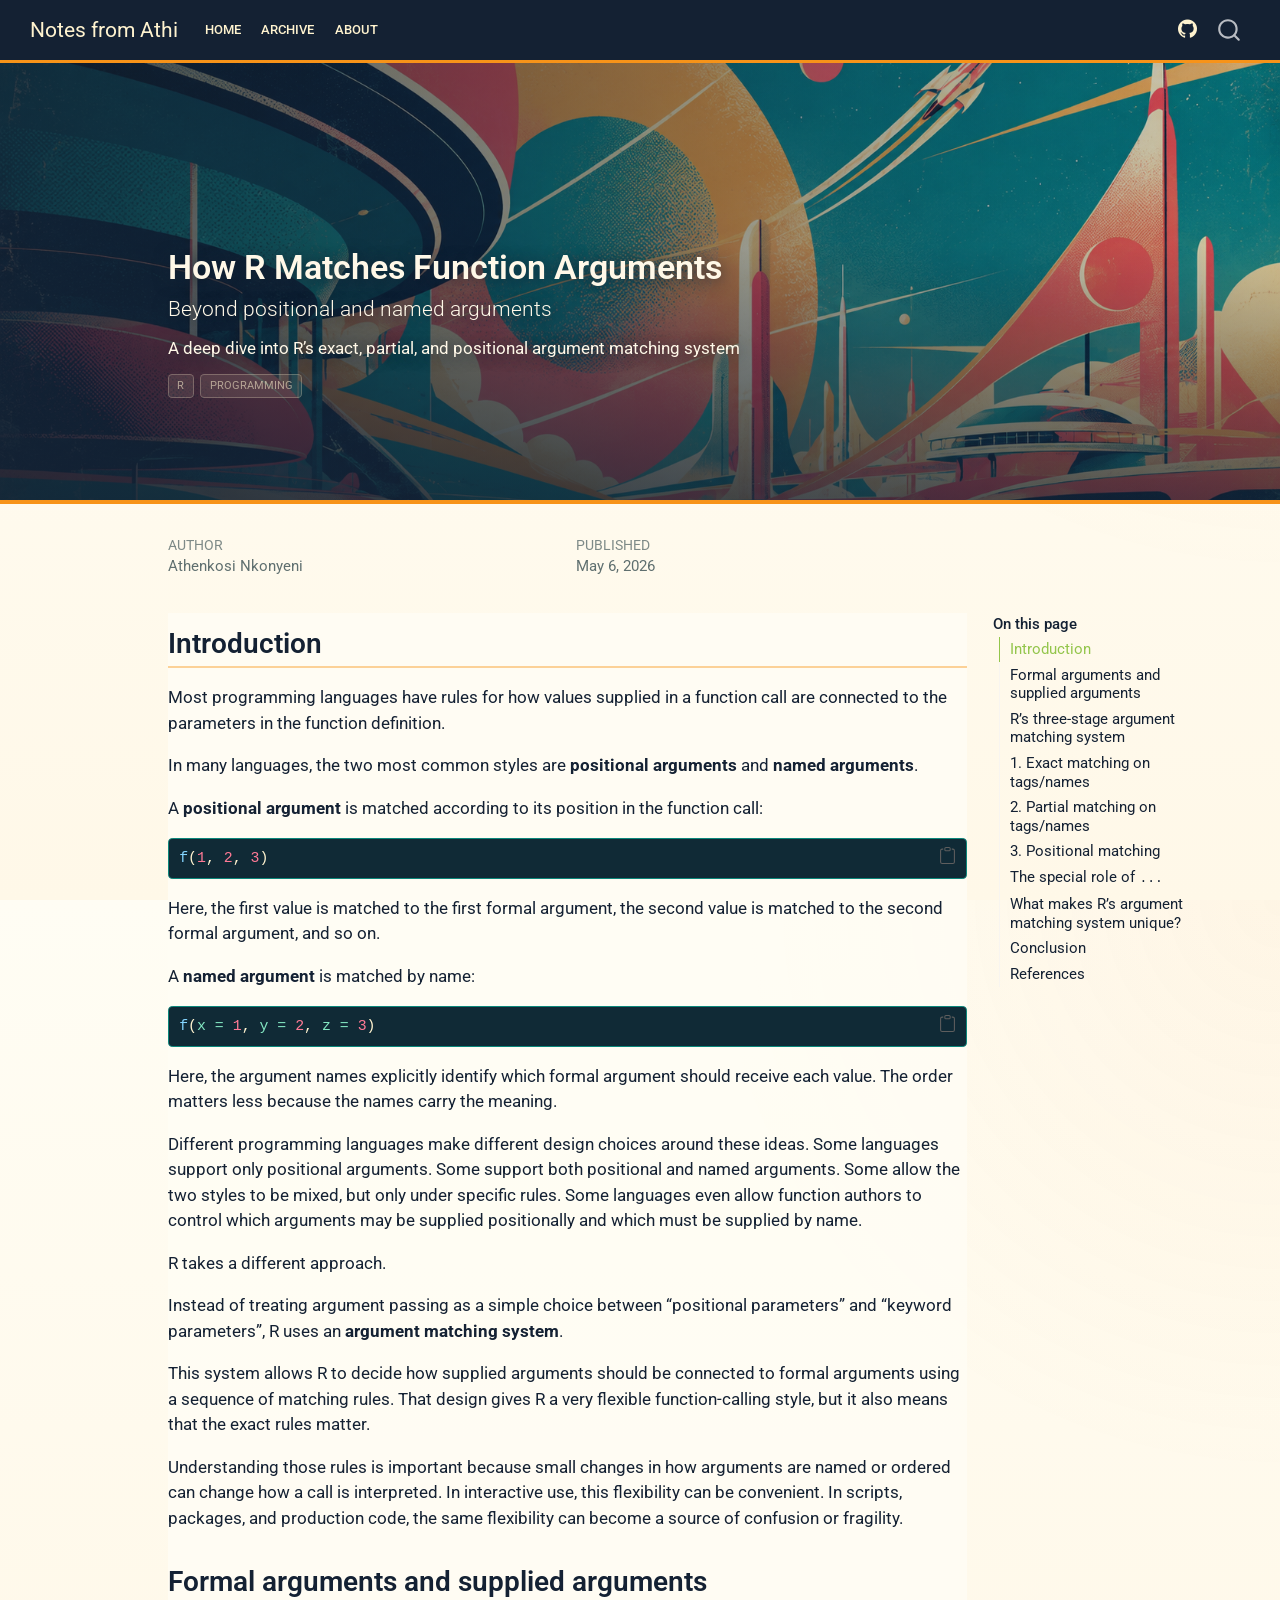
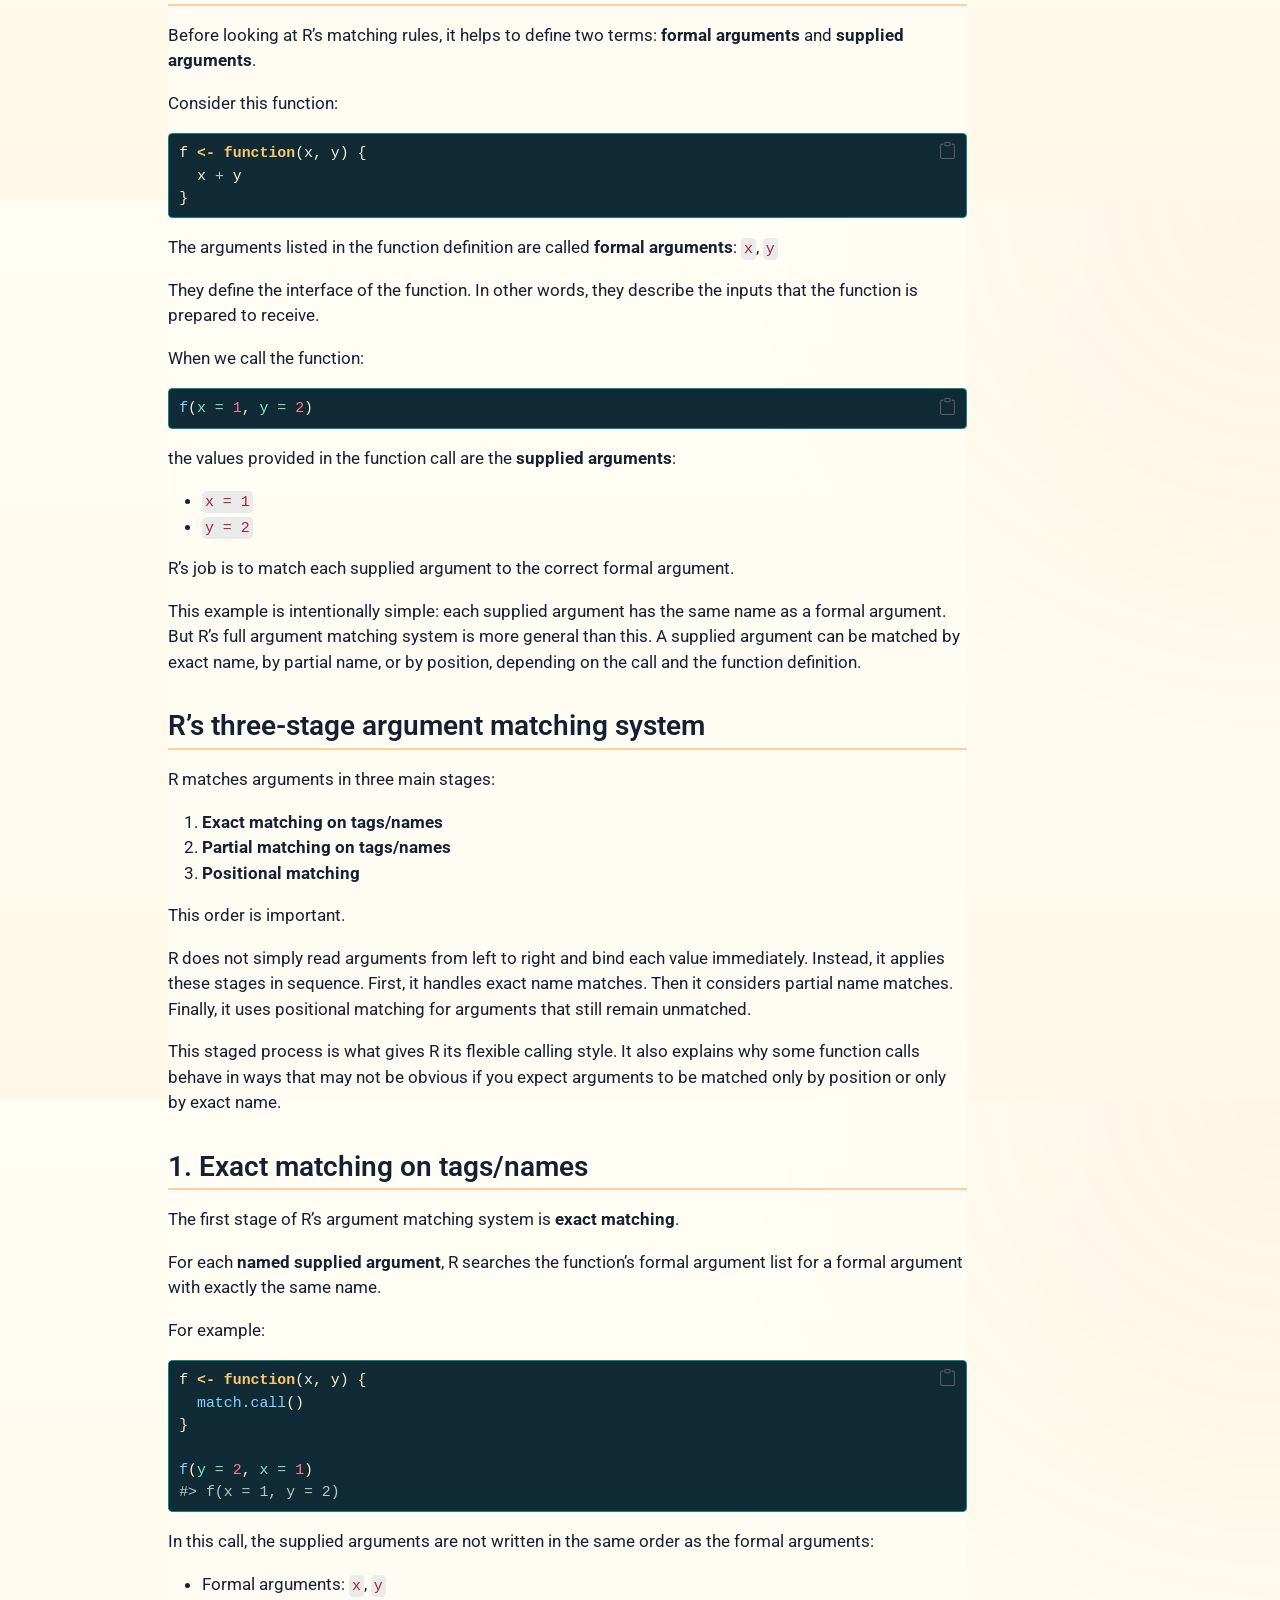
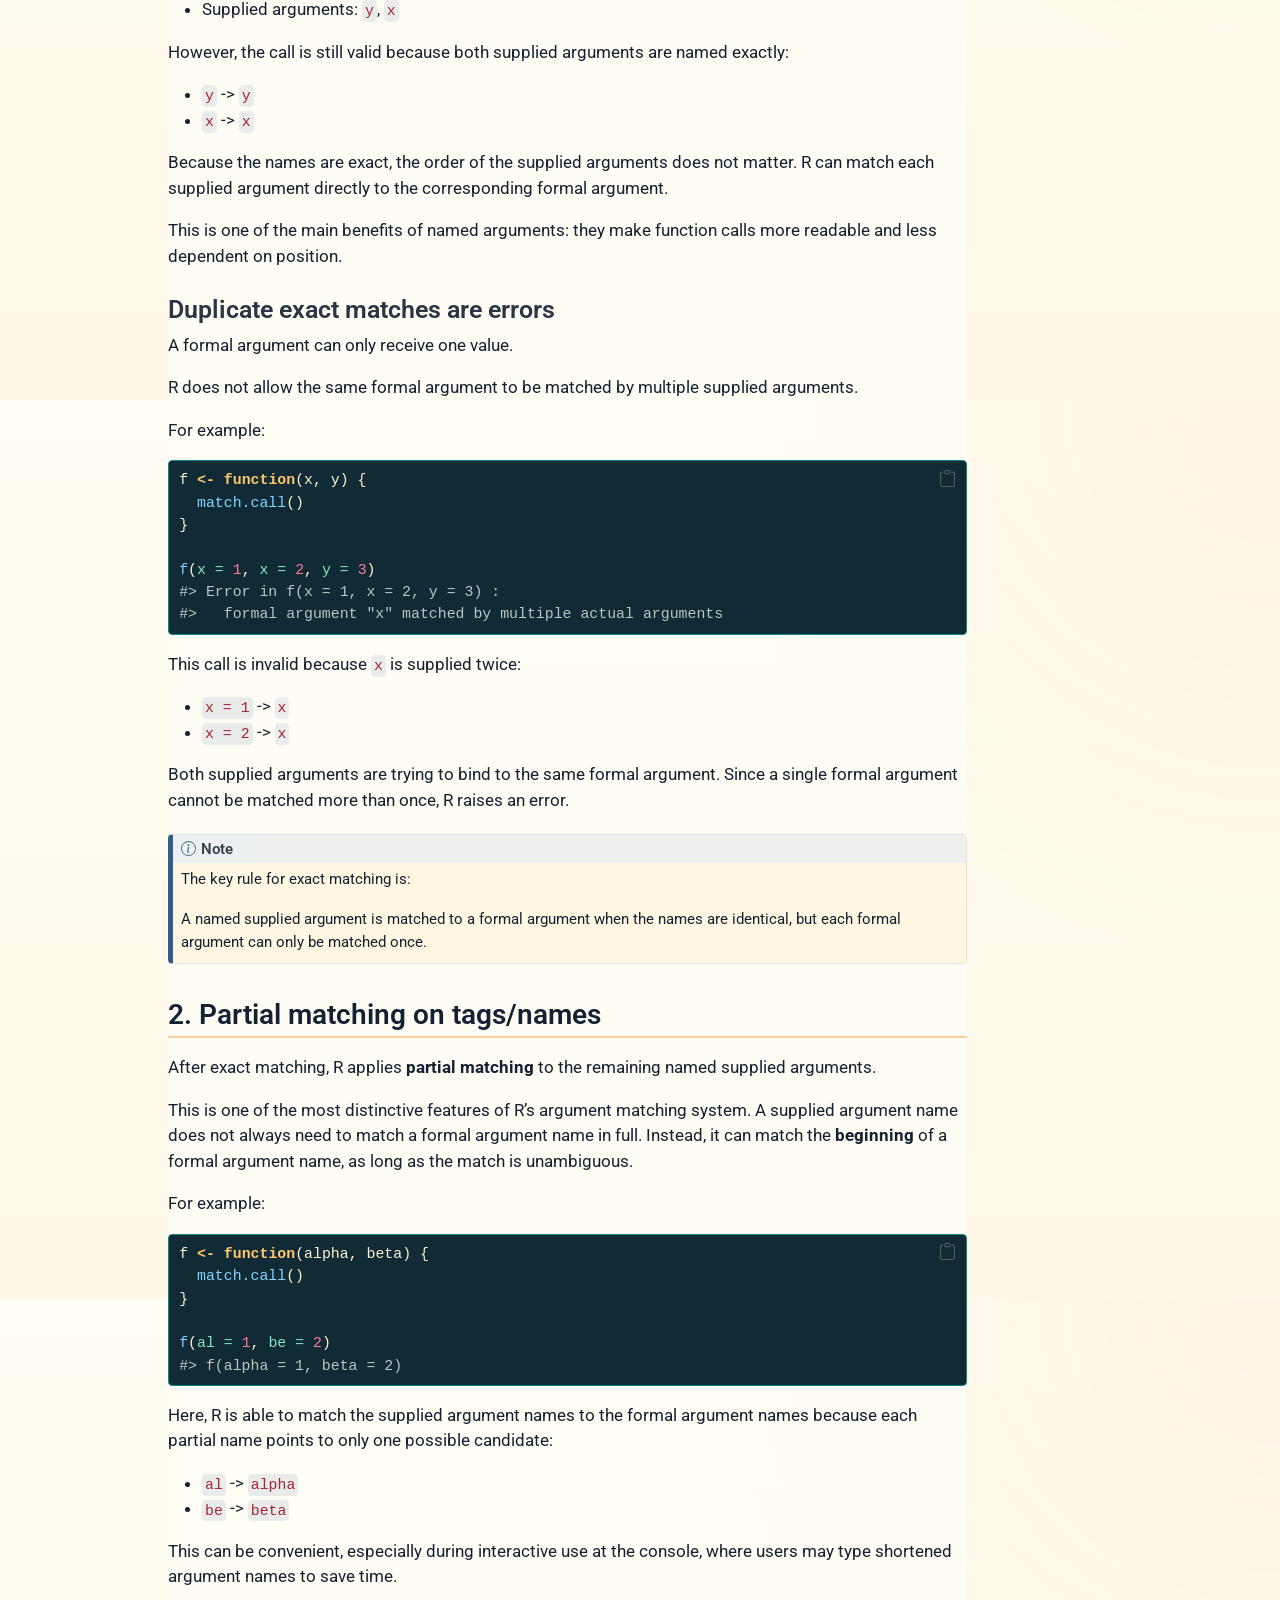
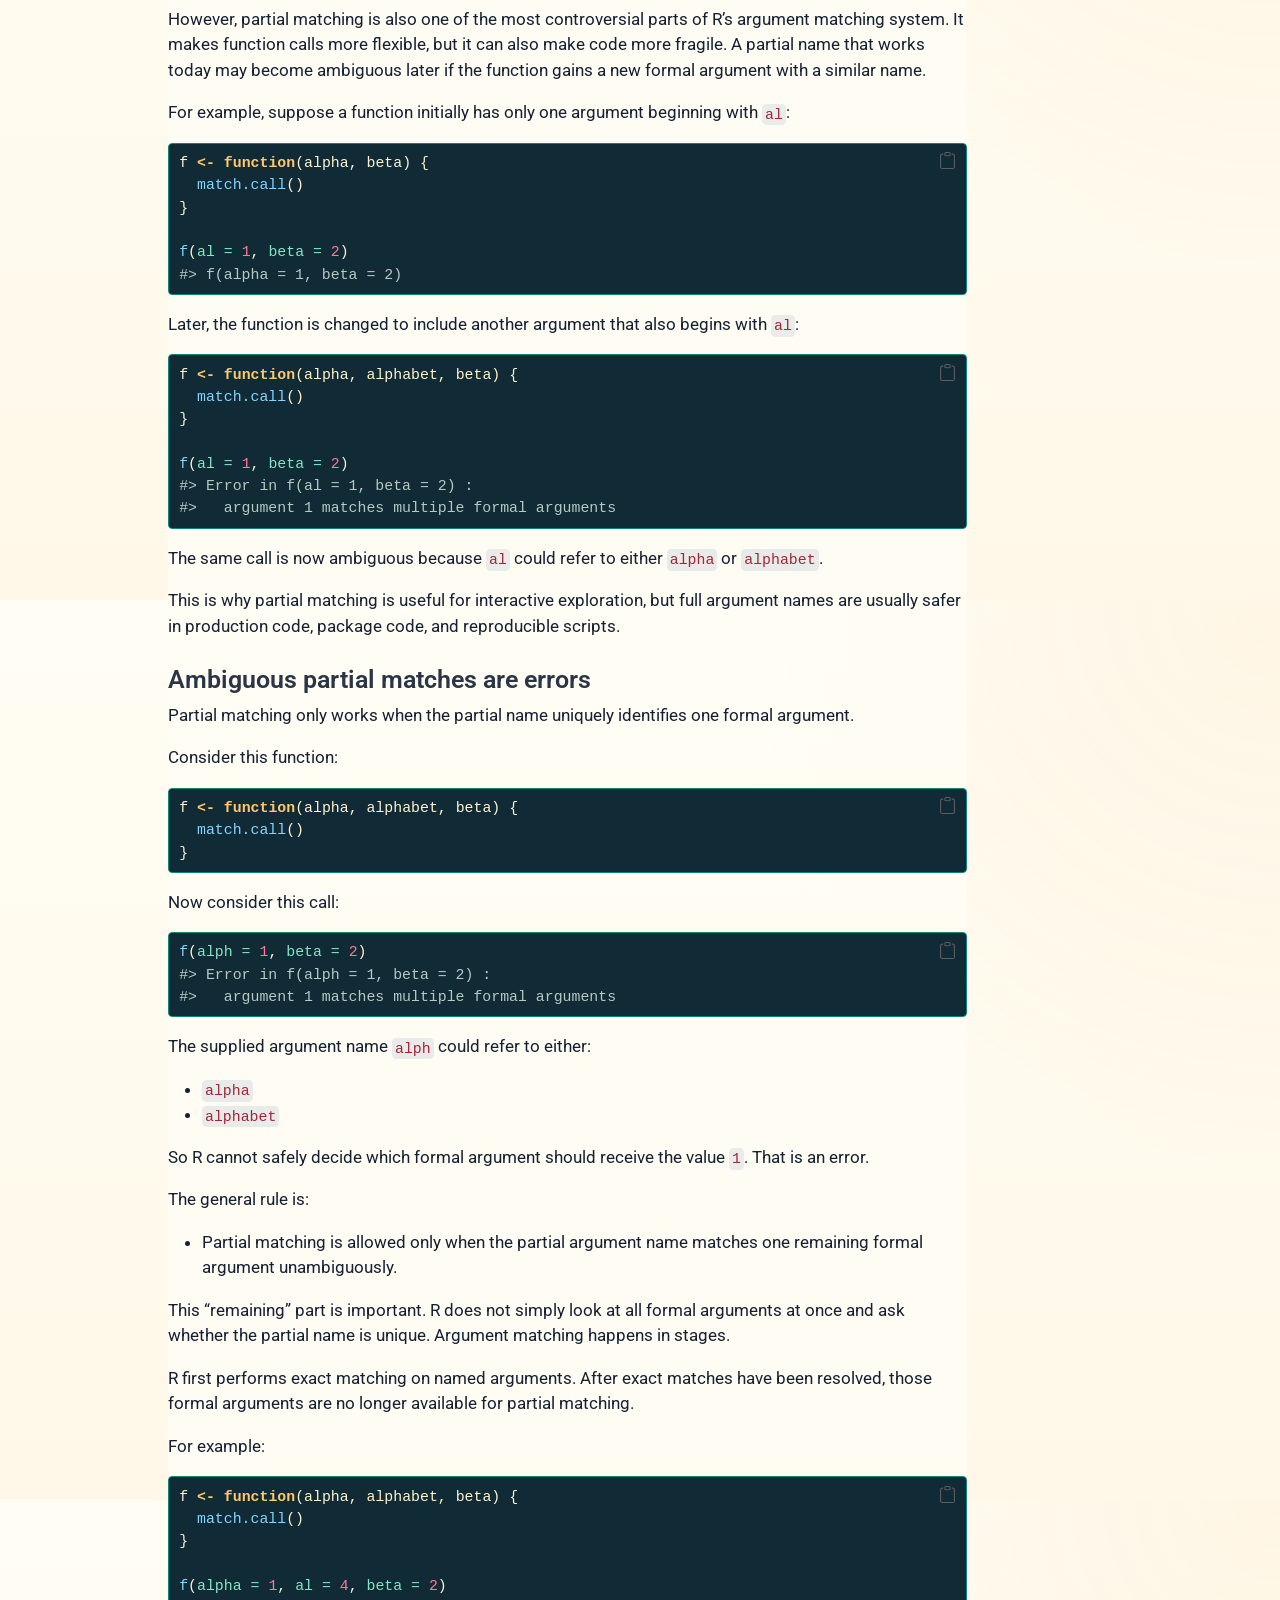
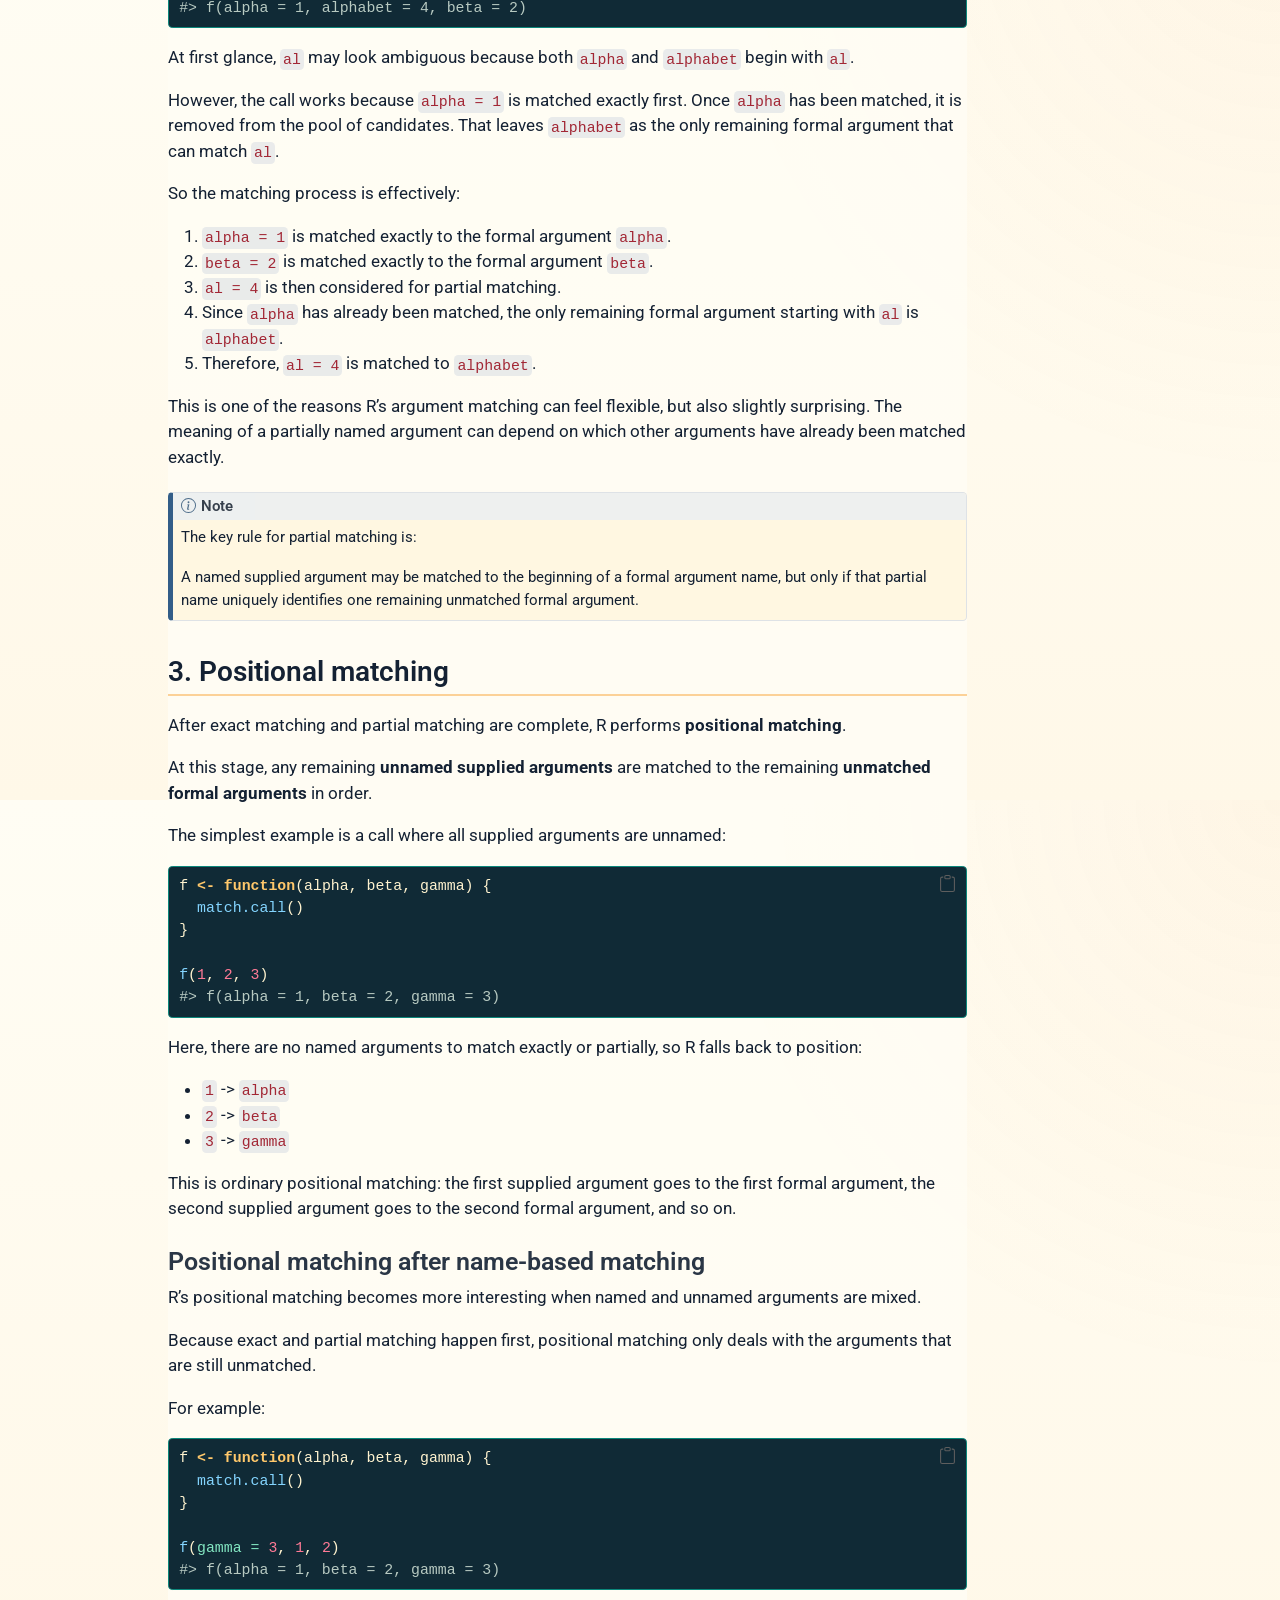
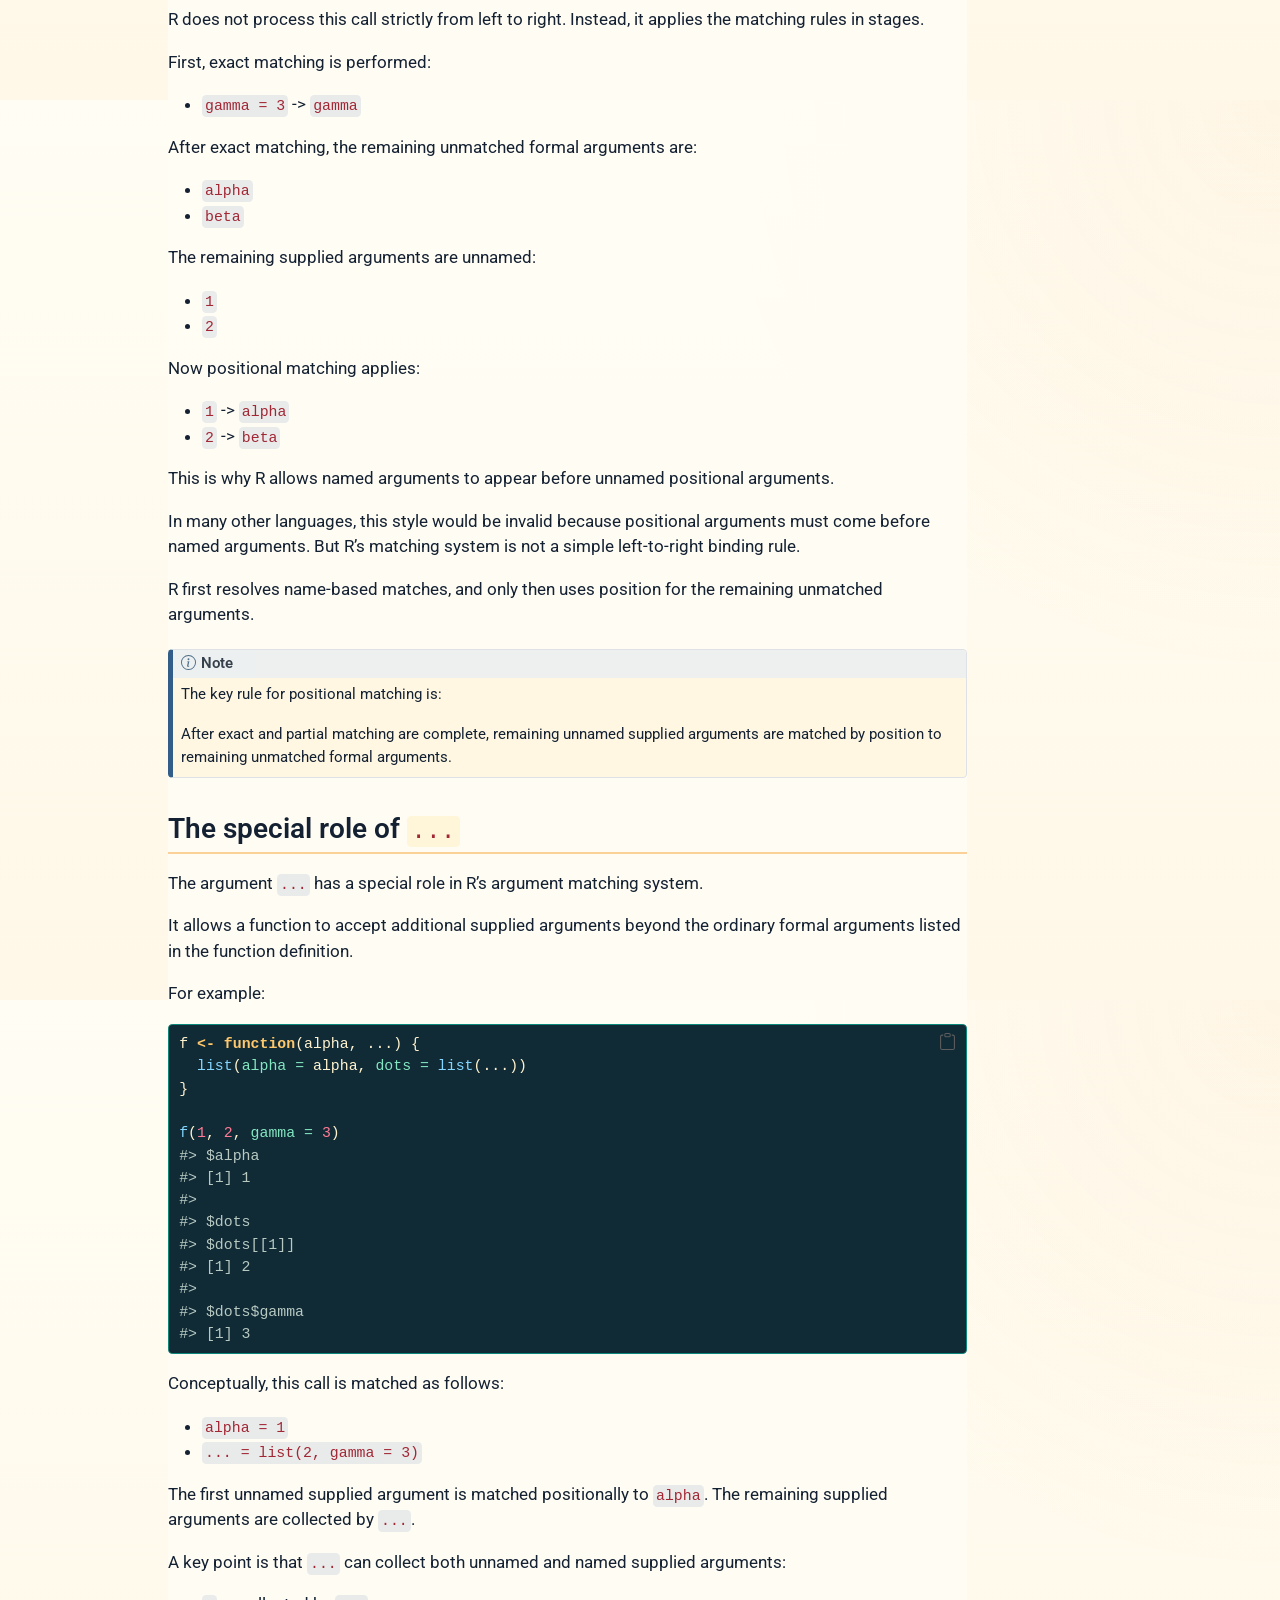
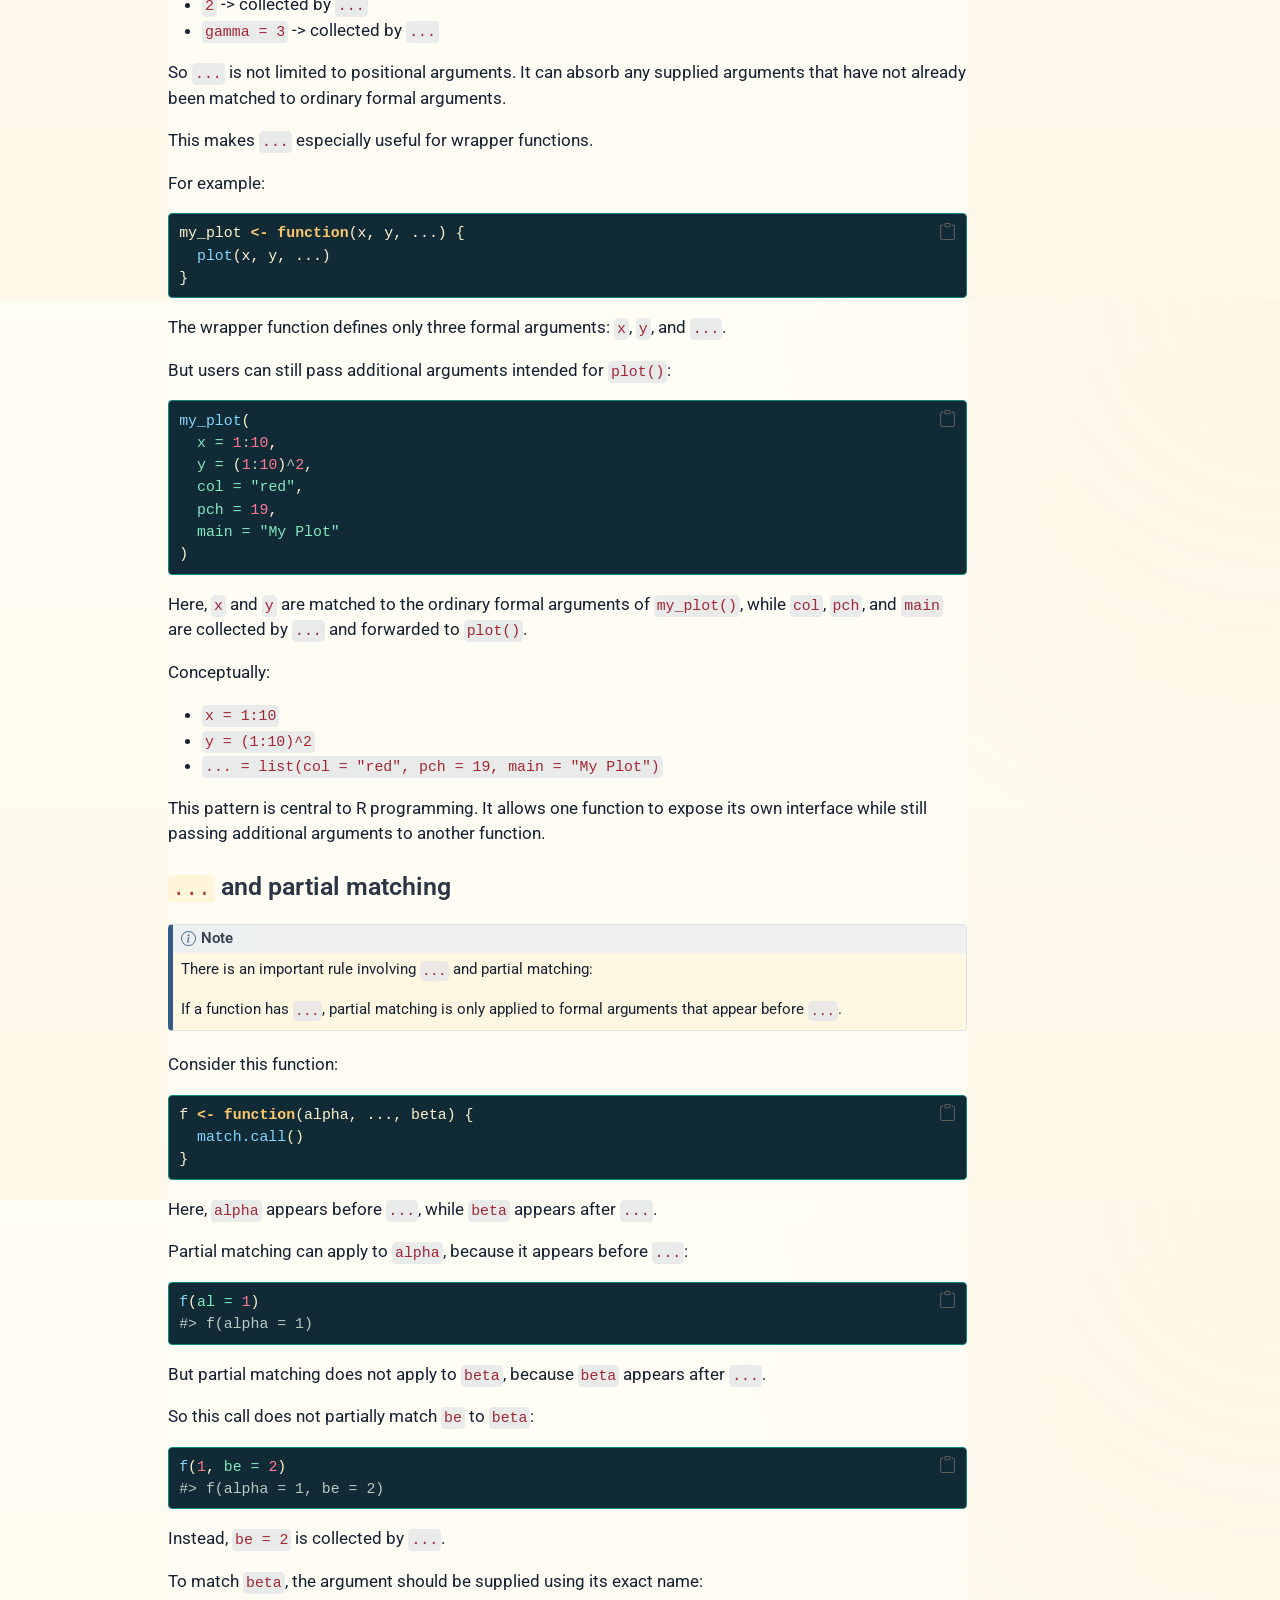
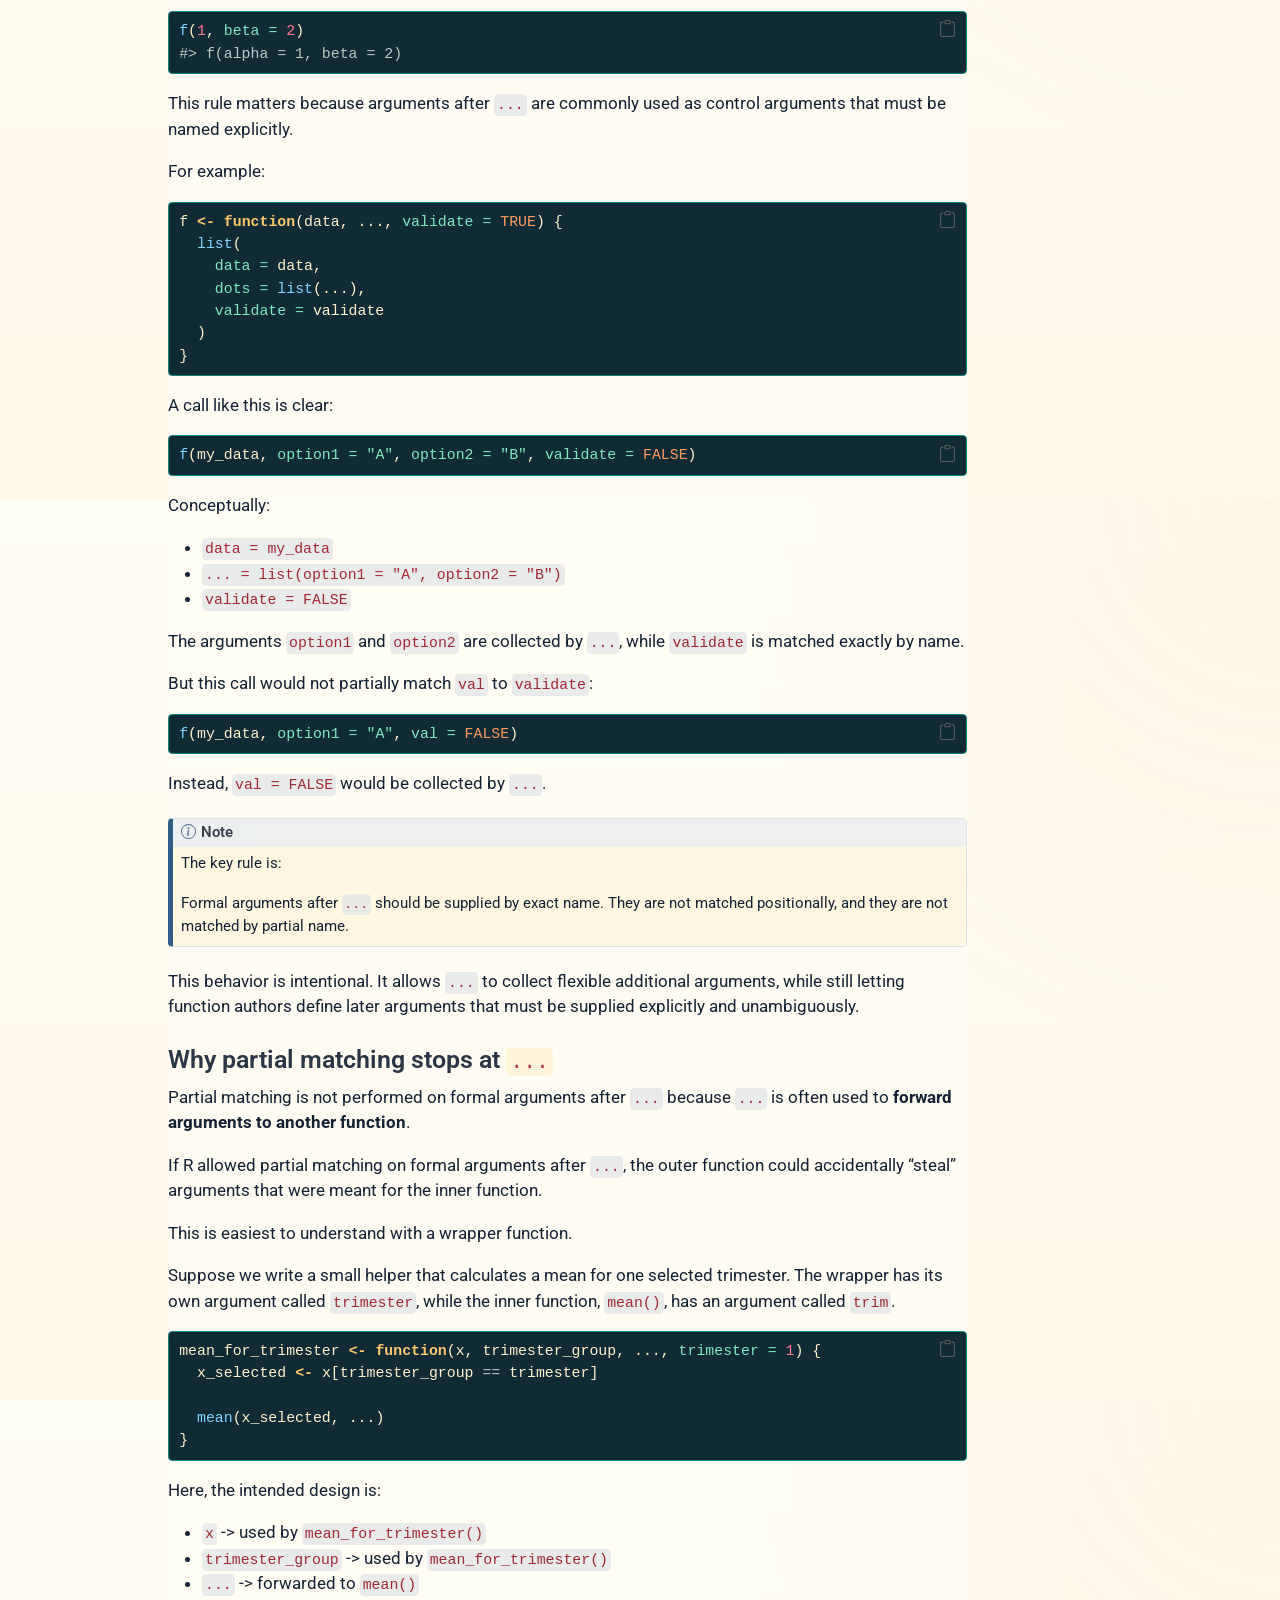
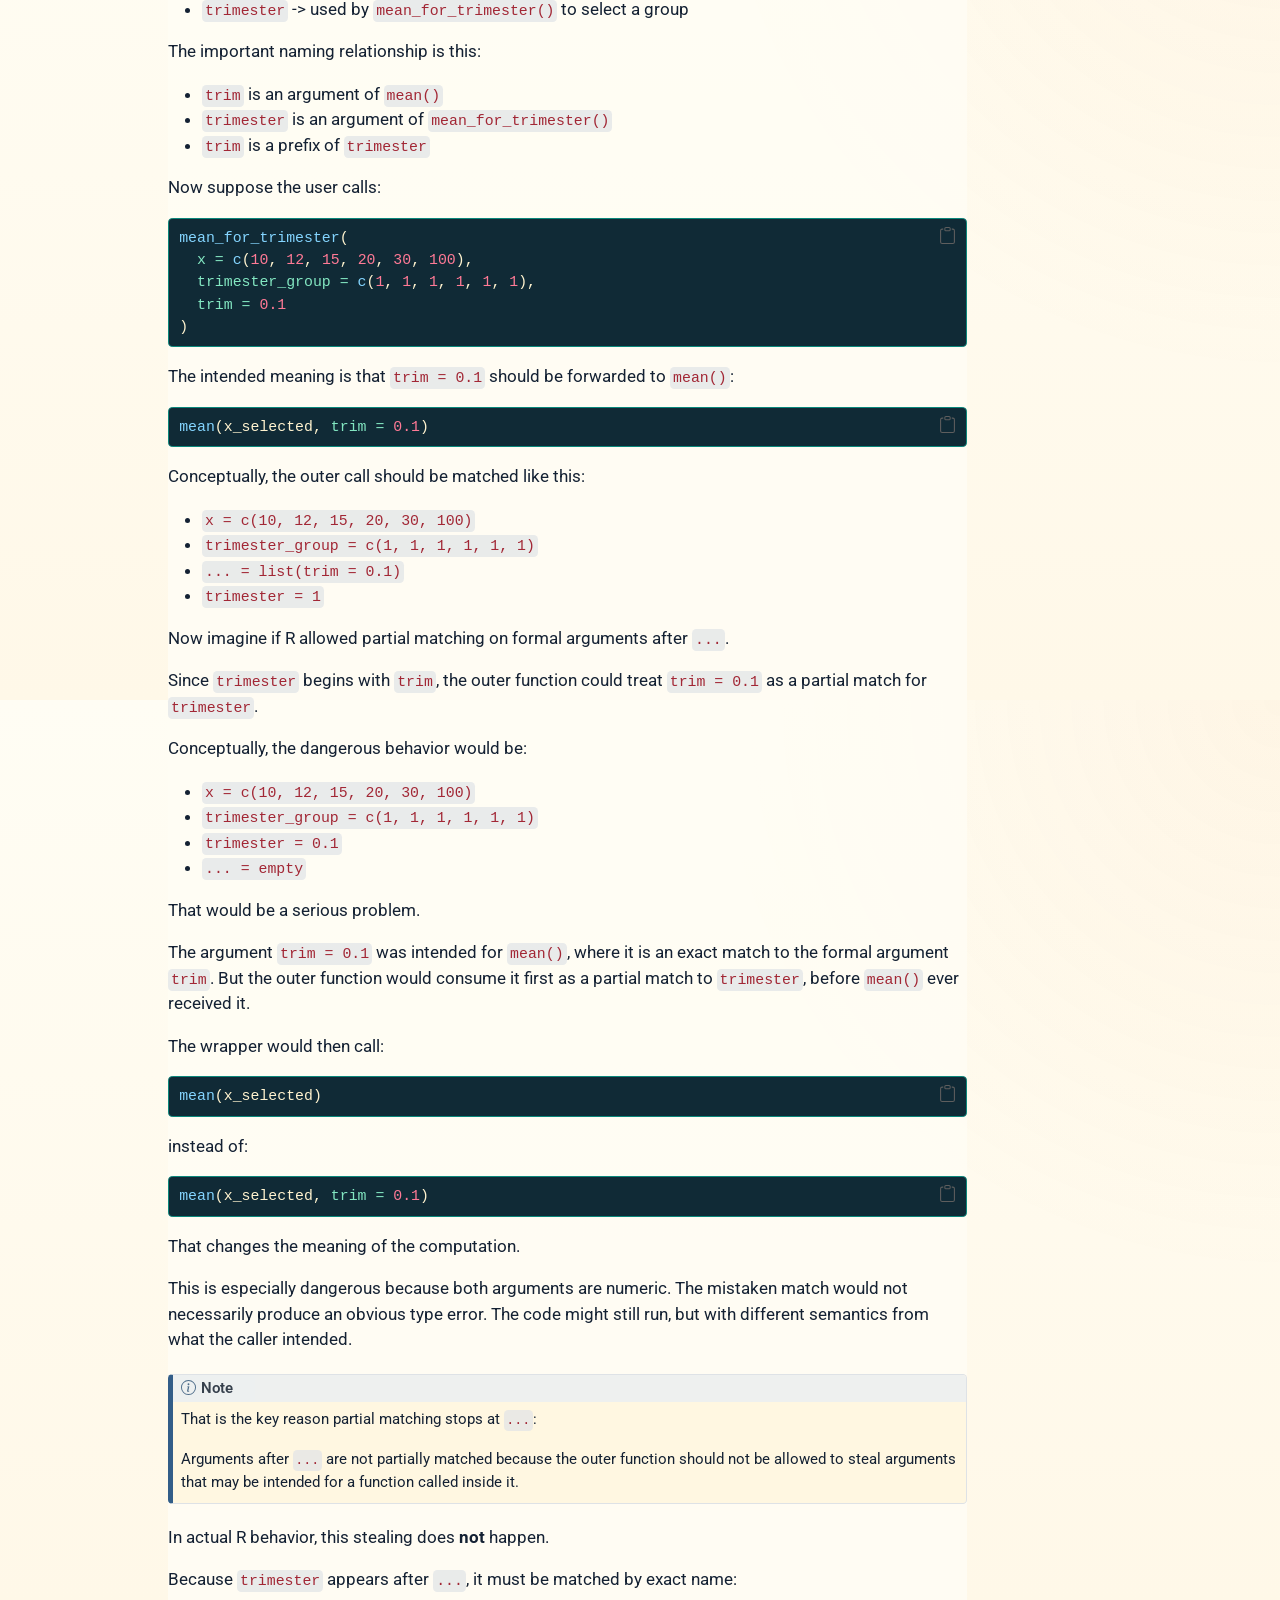
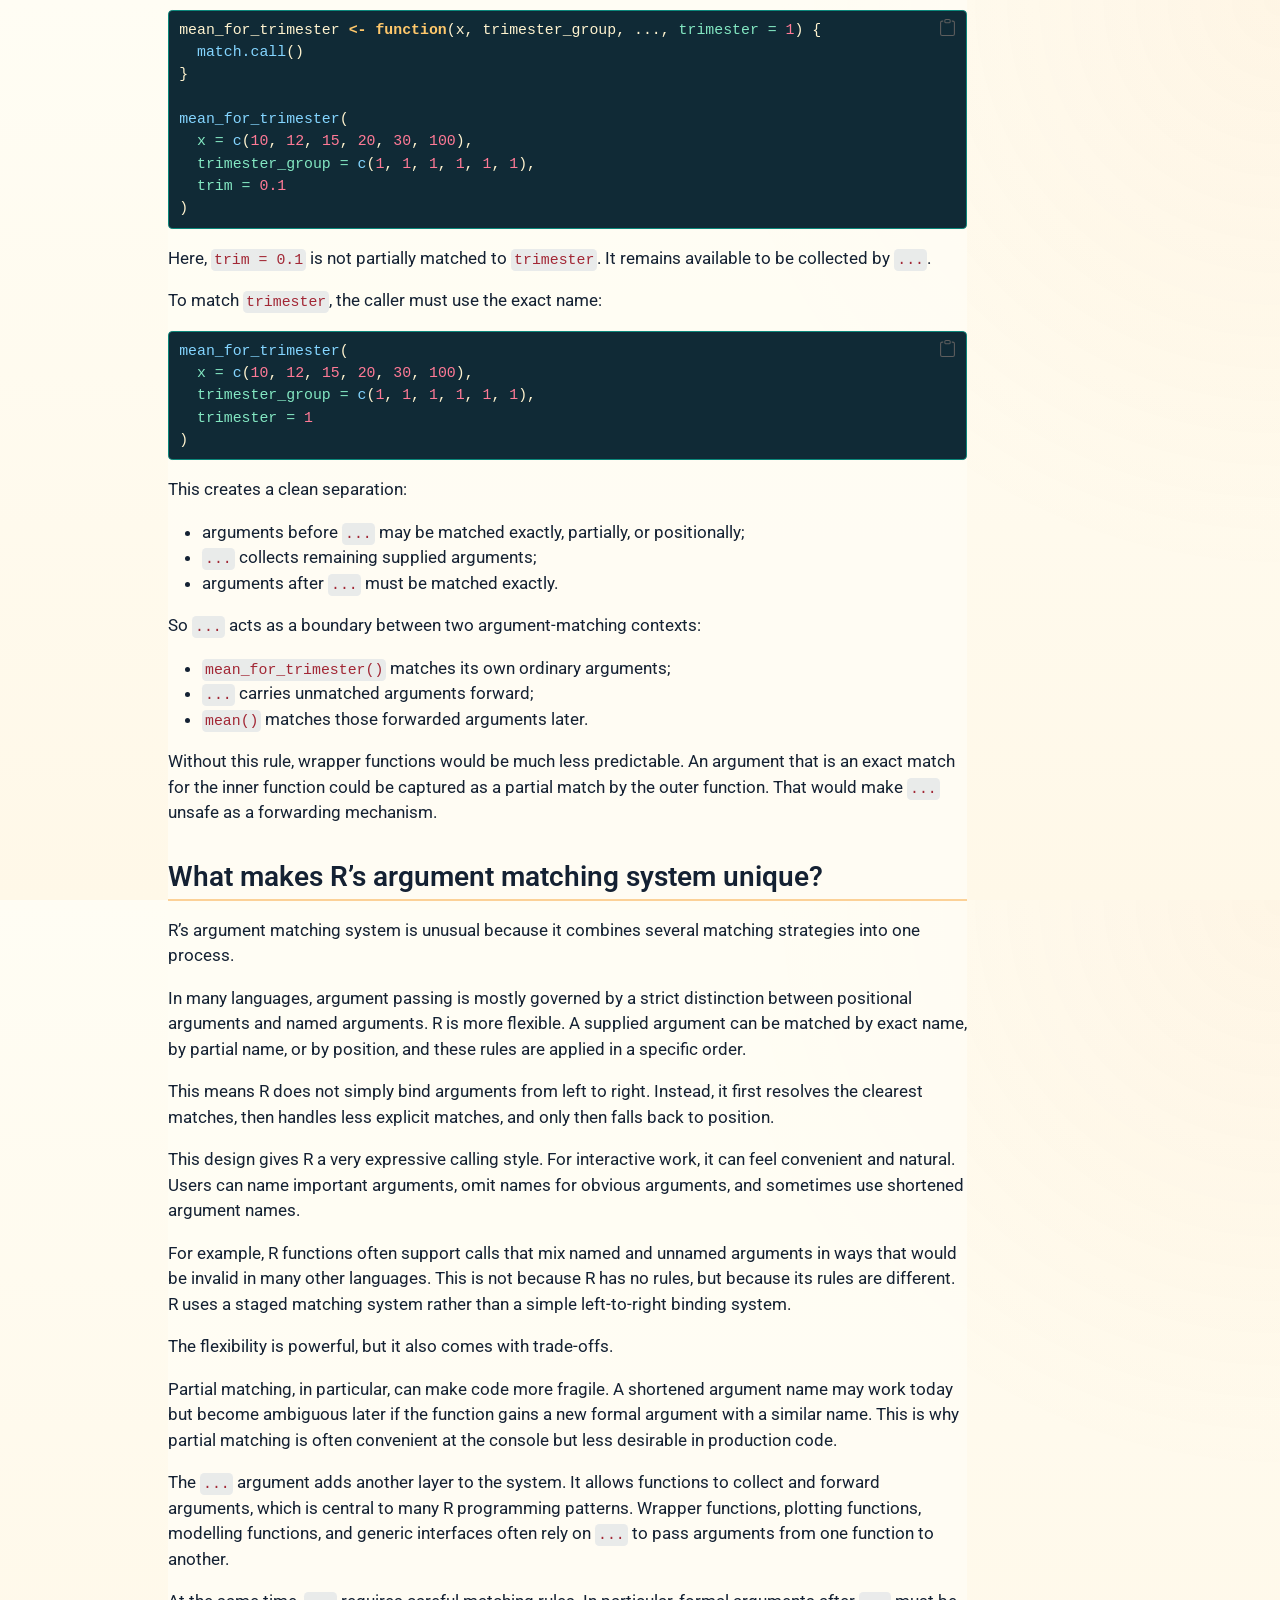
==== commit b026958c: "Adjust R-bloggers visibility and update rendered site" ====
--- a/docs/posts/argument-matching/index.html
+++ b/docs/posts/argument-matching/index.html
@@ -176,11 +176,6 @@
             <ul class="navbar-nav navbar-nav-scroll ms-auto">
   <li class="nav-item compact">
     <a class="nav-link" href="https://github.com/ankonyeni/notes-from-athi"> <i class="bi bi-github" role="img" aria-label="GitHub repository">
-</i> 
-<span class="menu-text"></span></a>
-  </li>  
-  <li class="nav-item compact">
-    <a class="nav-link" href="../../index.xml"> <i class="bi bi-rss" role="img" aria-label="RSS feed">
 </i> 
 <span class="menu-text"></span></a>
   </li>  
@@ -1267,8 +1262,8 @@
     <div class="nav-footer-right">
       <ul class="footer-items list-unstyled">
     <li class="nav-item">
-    <a class="nav-link" href="../../index.xml">
-<p>RSS</p>
+    <a class="nav-link" href="https://www.r-bloggers.com">
+<p>R-bloggers</p>
 </a>
   </li>  
     <li class="nav-item">
